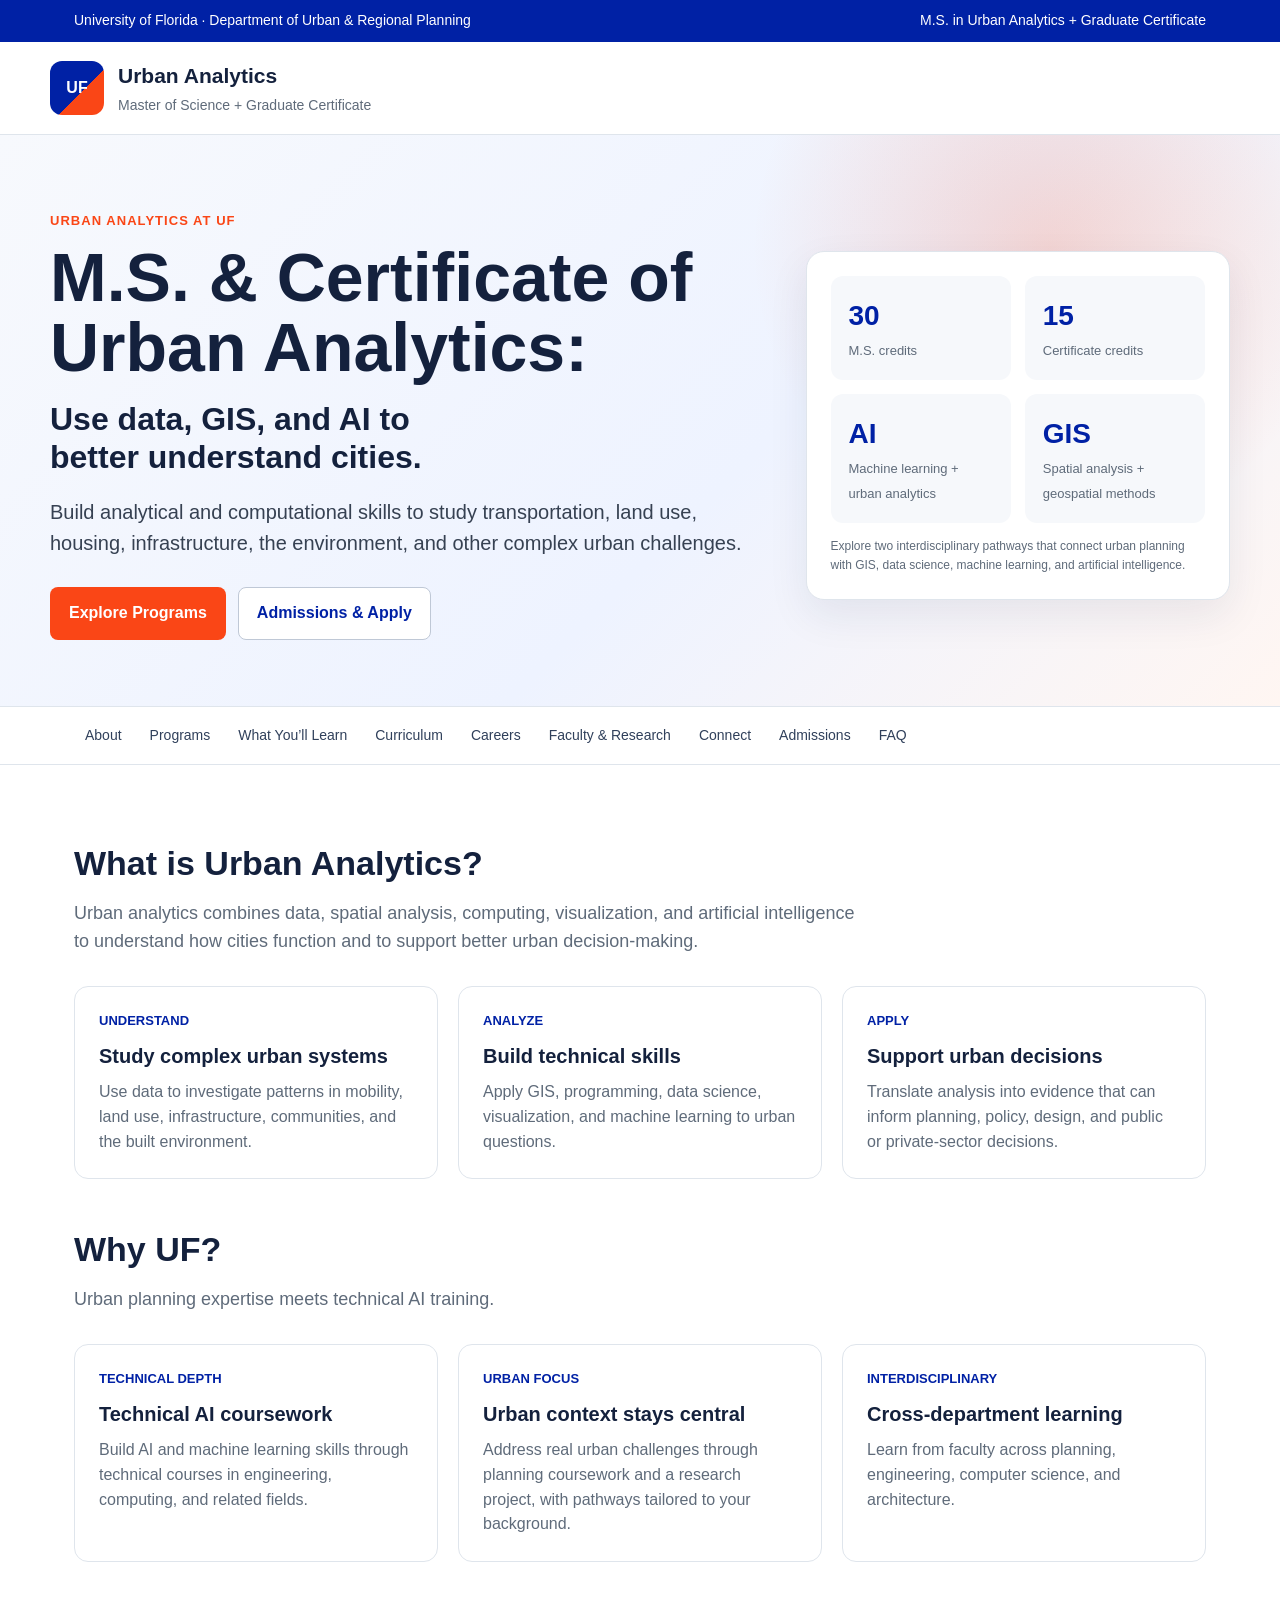
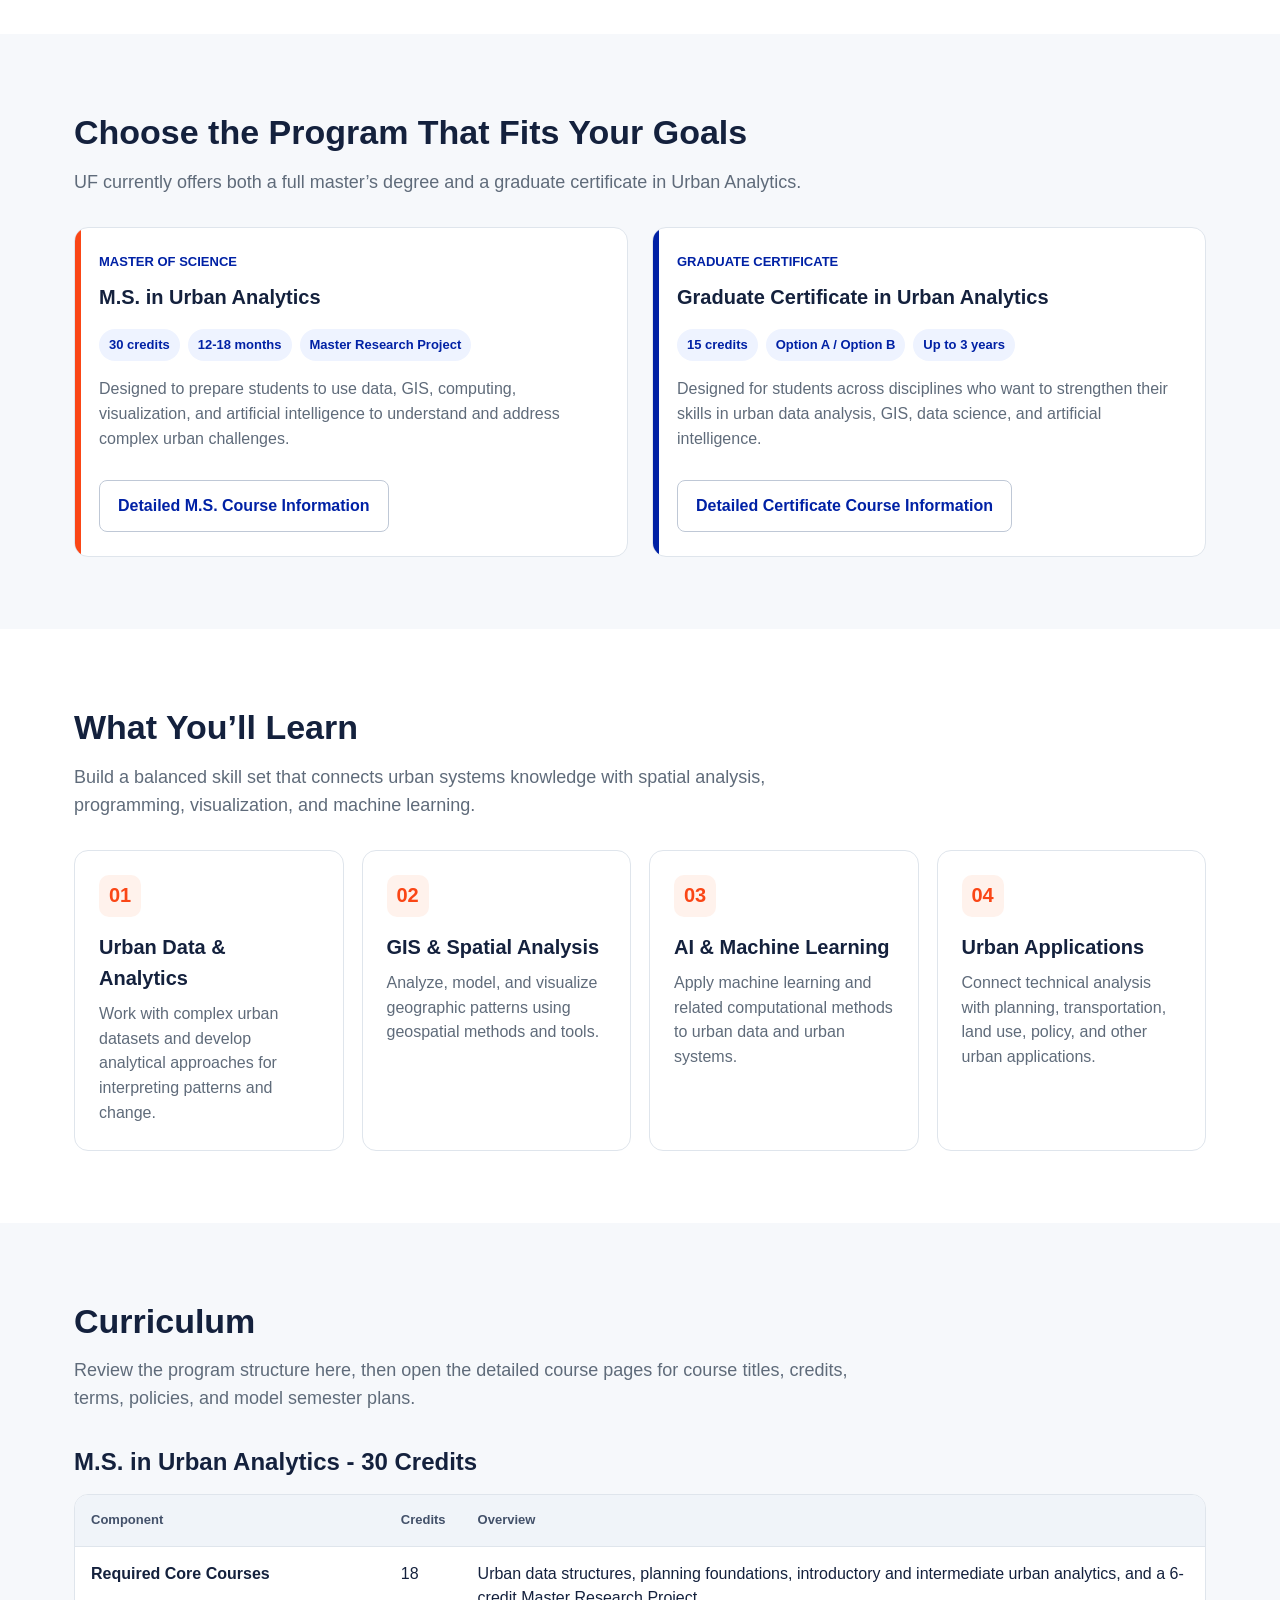
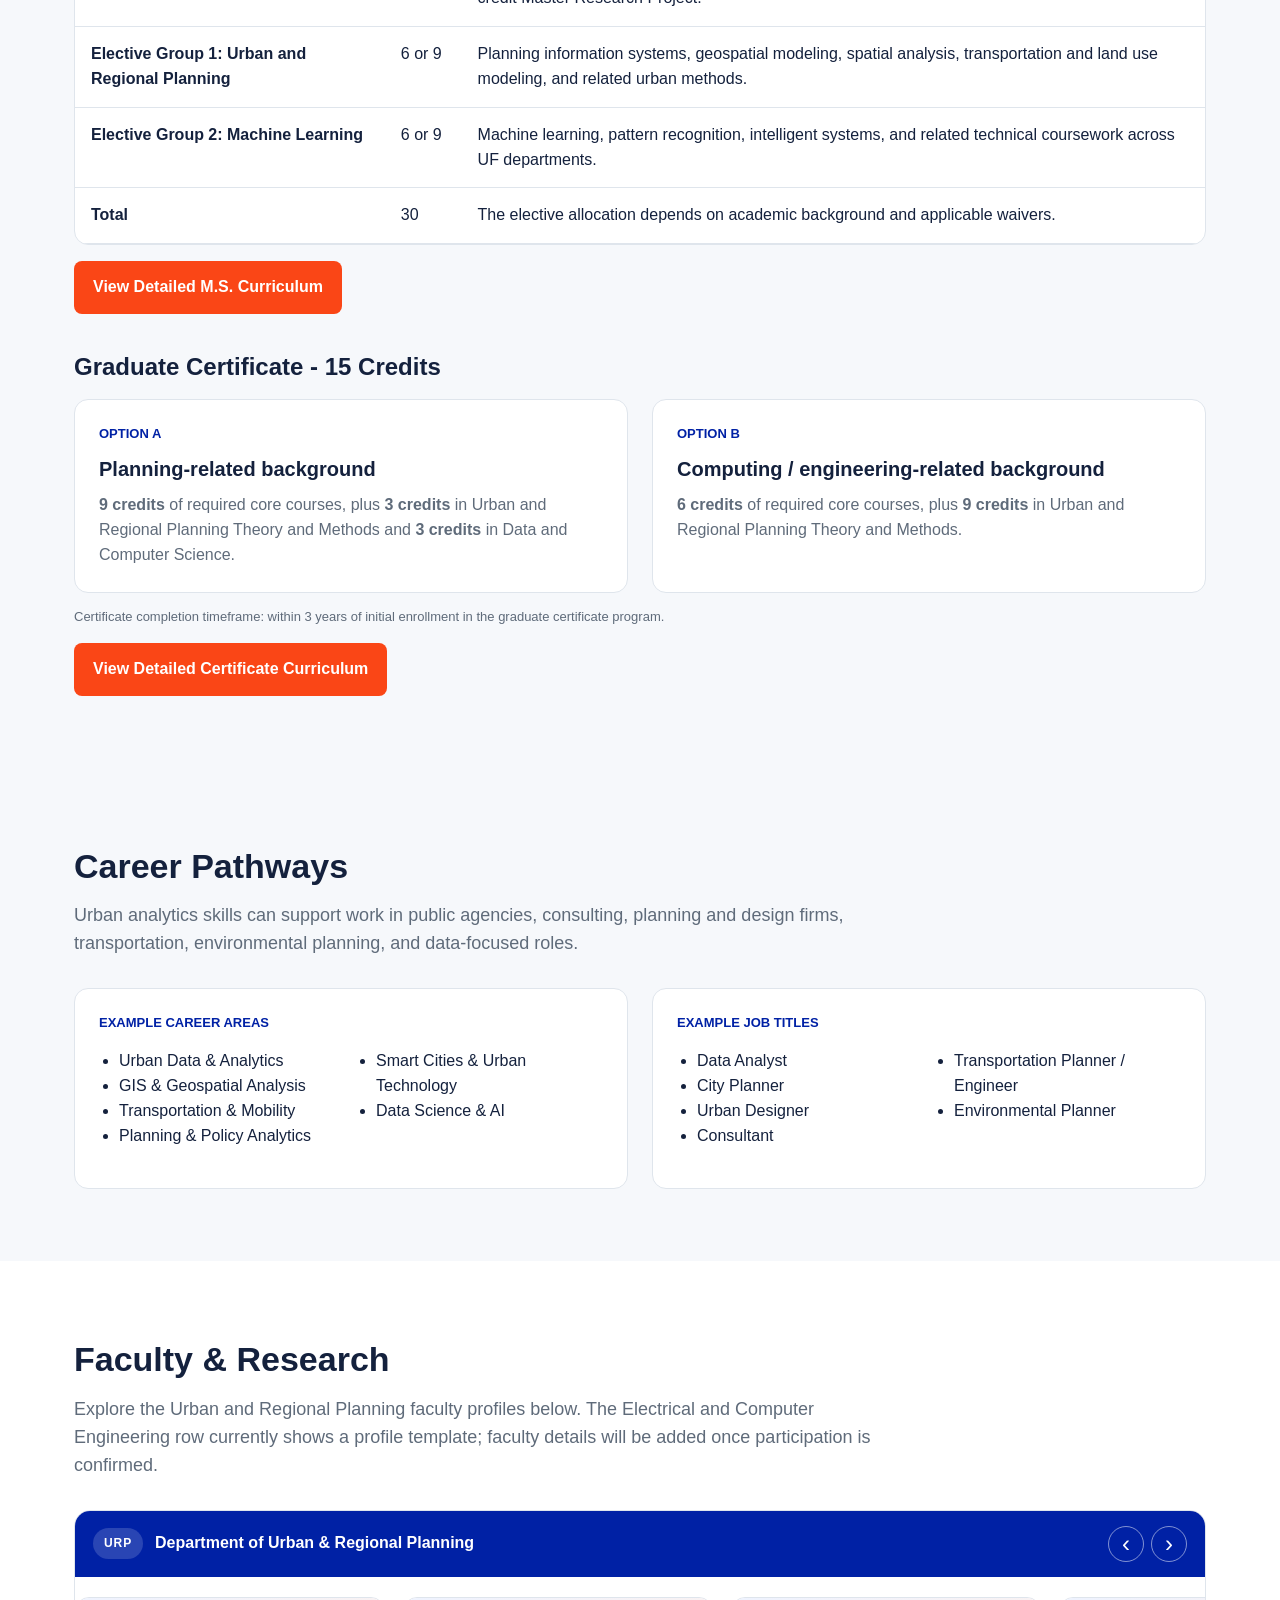
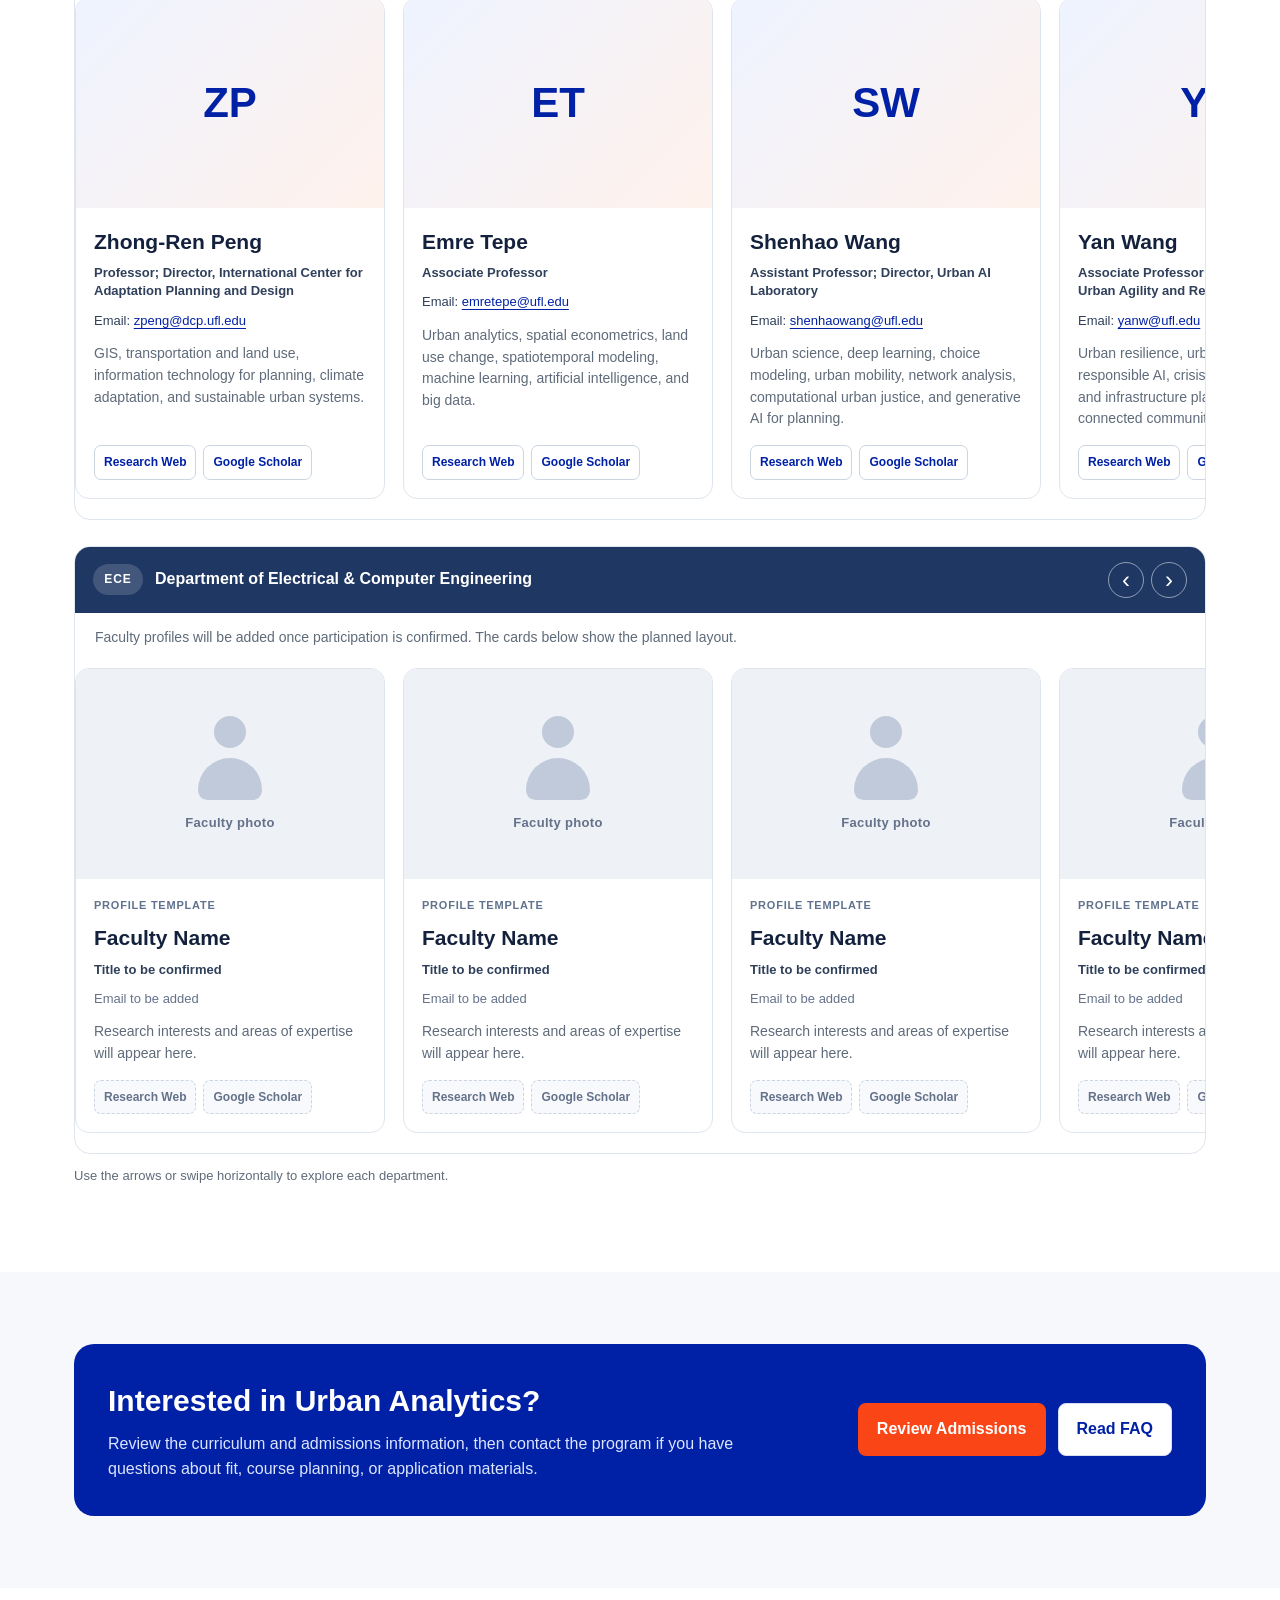
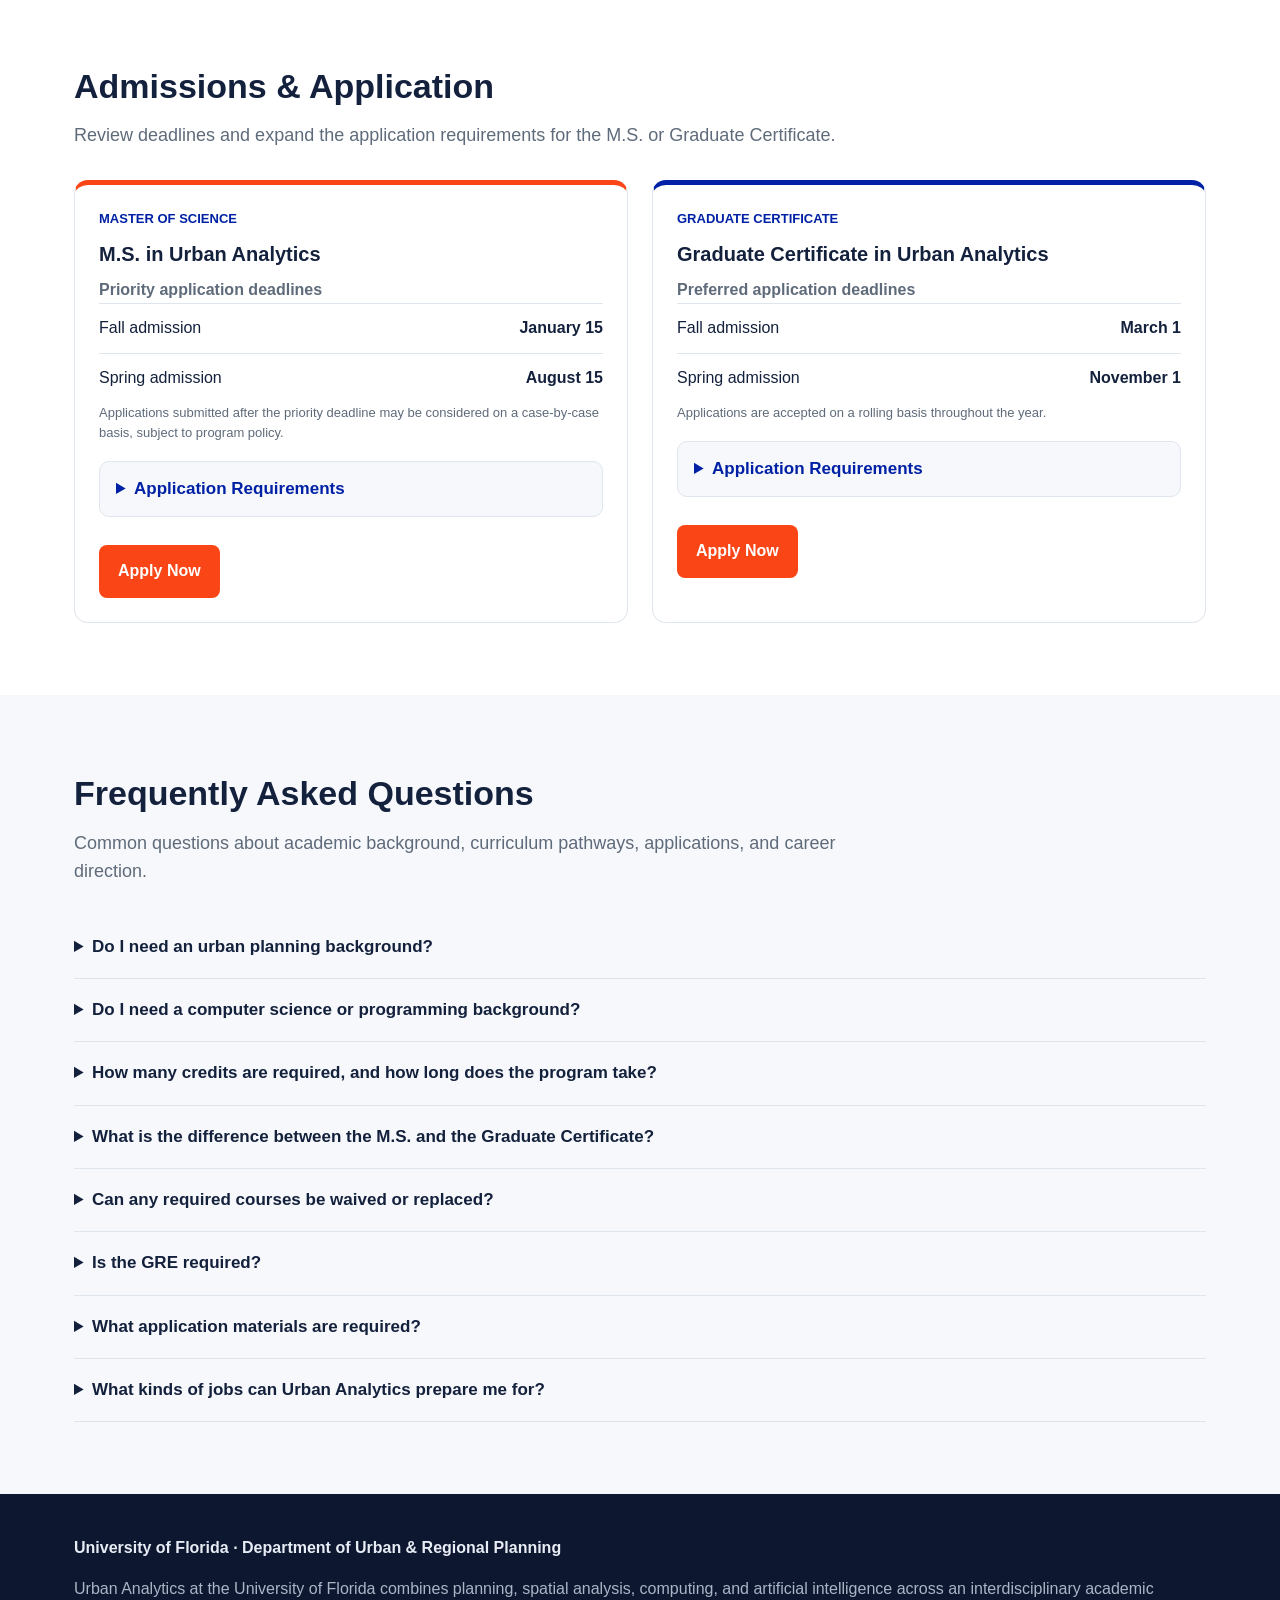
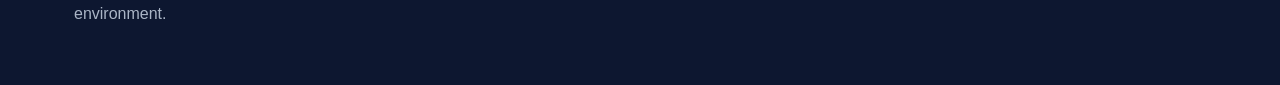
==== index.html @ b0a65843 "Add files via upload" ====
<!DOCTYPE html>

<html data-delivery="github-pages" lang="en">
<head>
<meta charset="utf-8"/>
<meta content="width=device-width, initial-scale=1" name="viewport"/>
<title>UF Urban Analytics | M.S. and Graduate Certificate</title>
<style>
:root{
  --uf-blue:#0021A5;
  --uf-orange:#FA4616;
  --ink:#14213d;
  --muted:#5f6b7a;
  --line:#dfe5ec;
  --soft:#f6f8fb;
  --soft-blue:#eef3ff;
  --soft-orange:#fff2ec;
  --white:#fff;
  --max:1180px;
}
*{box-sizing:border-box}
html{scroll-behavior:smooth}
body{margin:0;font-family:Arial,Helvetica,sans-serif;color:var(--ink);background:#fff;line-height:1.55}
a{color:inherit}.container{max-width:var(--max);margin:auto;padding:0 24px}
.topbar{background:var(--uf-blue);color:#fff;font-size:14px}
.topbar .container{display:flex;justify-content:space-between;gap:20px;align-items:center;min-height:42px}
.brandbar{background:#fff;border-bottom:1px solid var(--line)}
.brand{display:flex;align-items:center;gap:14px;padding:18px 0}
.logo{width:54px;height:54px;border-radius:12px;display:grid;place-items:center;color:white;background:linear-gradient(135deg,var(--uf-blue) 0 58%,var(--uf-orange) 58% 100%);font-weight:700}
.brand h1{font-size:21px;margin:0}.brand p{margin:2px 0 0;color:var(--muted);font-size:14px}
.hero{background:radial-gradient(circle at 82% 20%,rgba(250,70,22,.18),transparent 26%),linear-gradient(135deg,#f7f9fd 0,#eef3ff 58%,#fff6f2 100%);border-bottom:1px solid var(--line)}
.hero-grid{display:grid;grid-template-columns:1.25fr .75fr;gap:48px;align-items:center;padding:76px 0 66px}
.kicker{color:var(--uf-orange);font-weight:700;letter-spacing:.08em;text-transform:uppercase;font-size:13px}
.hero h2{font-size:clamp(38px,6vw,68px);line-height:1.02;margin:12px 0 18px}
.hero h2 .hero-program-title{display:block}
.hero h2 .hero-program-tagline{display:block;margin-top:18px;font-size:clamp(24px,3vw,32px);line-height:1.2;text-wrap:balance}
.hero .lead{font-size:20px;color:#364152;max-width:720px}
.actions{display:flex;flex-wrap:wrap;gap:12px;margin-top:28px}
.btn{display:inline-flex;align-items:center;justify-content:center;padding:13px 18px;border-radius:8px;text-decoration:none;font-weight:700;border:1px solid transparent}
.btn.primary{background:var(--uf-orange);color:white}.btn.secondary{background:white;color:var(--uf-blue);border-color:#bfc8d6}
.stat-card{background:#fff;border:1px solid var(--line);border-radius:18px;padding:24px;box-shadow:0 16px 40px rgba(27,39,73,.08)}
.stats{display:grid;grid-template-columns:1fr 1fr;gap:14px}.stat{padding:18px;background:var(--soft);border-radius:12px}
.stat strong{font-size:28px;display:block;color:var(--uf-blue)}.stat span{font-size:13px;color:var(--muted)}
.note{margin-top:14px;font-size:12px;color:var(--muted)}
.inpage{position:sticky;top:0;z-index:20;background:rgba(255,255,255,.96);backdrop-filter:blur(8px);border-bottom:1px solid var(--line)}
.inpage .container{display:flex;gap:6px;overflow:auto;padding-top:10px;padding-bottom:10px}
.inpage a{white-space:nowrap;text-decoration:none;color:#30405b;font-size:14px;padding:8px 11px;border-radius:7px}
.inpage a:hover{background:var(--soft-blue);color:var(--uf-blue)}
section{padding:72px 0}section.alt{background:var(--soft)}
.section-head{max-width:800px;margin-bottom:30px}.section-head h3{font-size:34px;margin:0 0 10px}.section-head p{margin:0;color:var(--muted);font-size:18px}
.grid-2{display:grid;grid-template-columns:1fr 1fr;gap:24px}.grid-3{display:grid;grid-template-columns:repeat(3,1fr);gap:20px}.grid-4{display:grid;grid-template-columns:repeat(4,1fr);gap:18px}
.card{background:white;border:1px solid var(--line);border-radius:14px;padding:24px}.card h4{font-size:20px;margin:0 0 8px}.card p{color:var(--muted);margin:0}
.card .meta{font-size:13px;font-weight:700;color:var(--uf-blue);margin-bottom:10px}
.program-card{position:relative;overflow:hidden}.program-card:before{content:"";position:absolute;left:0;top:0;bottom:0;width:6px;background:var(--uf-orange)}.program-card.blue:before{background:var(--uf-blue)}
.pills{display:flex;flex-wrap:wrap;gap:8px;margin:16px 0}.pill{border-radius:999px;background:var(--soft-blue);color:var(--uf-blue);padding:6px 10px;font-size:13px;font-weight:700}
.learn-card{min-height:200px}.icon{width:42px;height:42px;border-radius:10px;display:grid;place-items:center;background:var(--soft-orange);color:var(--uf-orange);font-size:20px;font-weight:700;margin-bottom:15px}
.table-wrap{overflow:auto;background:white;border:1px solid var(--line);border-radius:14px}table{width:100%;border-collapse:collapse;min-width:700px}
th,td{padding:15px 16px;border-bottom:1px solid var(--line);text-align:left;vertical-align:top}th{background:#f0f4f9;font-size:13px;color:#43516a}td:first-child{font-weight:700}
summary{cursor:pointer;font-weight:700;font-size:17px;padding:18px 0}details{border-bottom:1px solid var(--line)}details p{color:var(--muted);margin-top:0}
.project-media{height:160px;border-radius:10px;margin-bottom:16px;background:linear-gradient(135deg,rgba(0,33,165,.85),rgba(250,70,22,.75)),repeating-linear-gradient(45deg,transparent 0 12px,rgba(255,255,255,.12) 12px 14px);display:grid;place-items:center;color:white;font-weight:700}
.role-list{columns:2;gap:30px;padding-left:20px}.profile{display:flex;gap:16px;align-items:flex-start}
.avatar{width:74px;height:74px;flex:0 0 74px;border-radius:50%;background:linear-gradient(135deg,#d9e5ff,#ffd8c8);border:1px solid var(--line);display:grid;place-items:center;color:var(--uf-blue);font-weight:700}
.cta{background:var(--uf-blue);color:white;border-radius:20px;padding:34px;display:grid;grid-template-columns:1.3fr .7fr;gap:20px;align-items:center}.cta p{color:#dbe5ff}.cta .actions{justify-content:flex-end;margin-top:0}.cta .secondary{border-color:#d7def0}
.admission-card{border-top:5px solid var(--uf-orange)}.admission-card.cert{border-top-color:var(--uf-blue)}
.deadline{display:flex;justify-content:space-between;border-top:1px solid var(--line);padding:12px 0}
footer{background:#0d1730;color:#e8ecf4;padding:42px 0}footer p{color:#aab5c6}.small{font-size:13px;color:var(--muted)}
.alert{border-left:4px solid #d99a00;background:#fff9df;padding:14px 16px;border-radius:8px;color:#604a00;margin-top:20px}
@media(max-width:900px){.hero-grid,.grid-4,.grid-3,.cta{grid-template-columns:1fr}.grid-2{grid-template-columns:1fr}.hero-grid{padding:54px 0}.cta .actions{justify-content:flex-start}}
@media(max-width:560px){.stats{grid-template-columns:1fr}.container{padding:0 18px}section{padding:54px 0}.hero h2{font-size:40px}}







.compact-actions{margin-top:16px}
.faculty-dept{margin-top:26px;border:1px solid var(--line);border-radius:16px;background:#fff;overflow:hidden}
.dept-bar{display:flex;justify-content:space-between;align-items:center;gap:16px;padding:15px 18px;background:var(--uf-blue);color:#fff}
.dept-bar.ece{background:#1f3763}
.dept-bar>div:first-child{display:flex;align-items:center;gap:12px}
.dept-code{display:inline-grid;place-items:center;min-width:50px;height:31px;padding:0 10px;border-radius:999px;background:rgba(255,255,255,.16);font-size:12px;font-weight:800;letter-spacing:.08em}
.slider-controls{display:flex;gap:7px}
.slider-btn{width:36px;height:36px;border-radius:50%;border:1px solid rgba(255,255,255,.5);background:transparent;color:#fff;font-size:24px;line-height:1;cursor:pointer}
.slider-btn:hover,.slider-btn:focus-visible{background:#fff;color:var(--uf-blue);outline:none}
.faculty-track{display:flex;gap:18px;overflow-x:auto;scroll-snap-type:x mandatory;padding:20px;scrollbar-width:thin;scroll-behavior:smooth}
.faculty-card{flex:0 0 310px;scroll-snap-align:start;border:1px solid var(--line);border-radius:14px;overflow:hidden;background:#fff;display:flex;flex-direction:column}
.faculty-photo-wrap{height:210px;background:linear-gradient(135deg,#eef3ff,#fff2ec);position:relative;overflow:hidden}
.faculty-photo{width:100%;height:100%;display:block;object-fit:cover;object-position:center top}
.faculty-photo-fallback{position:absolute;inset:0;display:none;place-items:center;font-size:42px;font-weight:800;color:var(--uf-blue)}
.faculty-body{padding:18px;display:flex;flex-direction:column;flex:1}
.faculty-body h4{margin:0 0 6px;font-size:21px}
.faculty-title{color:#30405b;font-size:13px;font-weight:700;line-height:1.4;margin-bottom:10px}
.faculty-body p{font-size:14px;color:var(--muted);margin:0 0 15px}
.faculty-links{display:flex;flex-wrap:wrap;gap:7px;margin-top:auto}
.faculty-links a{font-size:12px;font-weight:700;text-decoration:none;border:1px solid #cbd4e1;border-radius:7px;padding:7px 9px;color:var(--uf-blue);background:#fff}
.faculty-links a:hover{background:var(--soft-blue)}
.faculty-note{margin-top:12px}
.application-details{border:1px solid var(--line);border-radius:10px;margin-top:18px;padding:0 16px;background:var(--soft)}
.application-details summary{padding:14px 0;color:var(--uf-blue)}
.requirements-body{padding:0 0 15px}
.requirements-body p{color:var(--muted);margin:0 0 10px}
.requirements-body ul{margin:8px 0 12px;padding-left:20px}
.requirements-body li{margin:7px 0}
@media(max-width:900px){
  
  .faculty-card{flex-basis:285px}
}
@media(max-width:560px){
  .faculty-card{flex-basis:84vw}
  .dept-bar strong{font-size:14px}
}

/* Shared About formatting, including What is Urban Analytics? and Why UF? */
.about-block + .about-block{margin-top:44px}
#about .about-block .card{padding:24px}
#about .about-block .section-head h3{font-size:34px;margin:0 0 10px}
#about .about-block .section-head p{font-size:18px;line-height:1.55}
section[id]{scroll-margin-top:76px}

/* Visible email addresses and unconfirmed ECE profile templates. */
.faculty-body .faculty-email{font-size:13px;line-height:1.5;margin:0 0 13px;color:#30405b}
.faculty-email a{color:var(--uf-blue);text-decoration:underline;text-underline-offset:3px;overflow-wrap:anywhere}
.faculty-email a:focus-visible{outline:2px solid var(--uf-blue);outline-offset:3px}
.ece-template-note{margin:0;padding:14px 20px 0;color:var(--muted);font-size:14px}
.faculty-photo-placeholder{display:flex;flex-direction:column;align-items:center;justify-content:center;gap:13px;background:#eef1f6;color:#64728a}
.faculty-photo-placeholder>span{font-size:13px;font-weight:700;letter-spacing:.025em}
.placeholder-portrait{width:78px;height:84px;position:relative;overflow:hidden}
.placeholder-portrait:before{content:"";position:absolute;left:23px;top:0;width:32px;height:32px;border-radius:50%;background:#c1cada}
.placeholder-portrait:after{content:"";position:absolute;left:7px;bottom:0;width:64px;height:42px;border-radius:34px 34px 10px 10px;background:#c1cada}
.template-label{font-size:11px;color:#60728e;letter-spacing:.07em;font-weight:700;margin-bottom:8px}
.faculty-placeholder-link{display:inline-block;font-size:12px;font-weight:700;border:1px dashed #cbd4e1;border-radius:7px;padding:7px 9px;color:#64728a;background:#f8f9fc}
.is-placeholder .faculty-body .faculty-email{color:#64728a}
.slider-btn:disabled{opacity:.4;cursor:default}

/* Standalone curriculum viewer: actual uploaded HTML, not a rewritten summary. */
.curriculum-link[aria-busy="true"]{opacity:.7;cursor:progress}
.sr-only{position:absolute;width:1px;height:1px;padding:0;margin:-1px;overflow:hidden;clip:rect(0,0,0,0);white-space:nowrap;border:0}
.curriculum-viewer{position:fixed;inset:0;width:100vw;height:100vh;height:100dvh;max-width:100vw;max-height:100vh;max-height:100dvh;margin:0;padding:0;border:0;background:#fff;color:var(--ink);box-sizing:border-box}
.curriculum-viewer[open]{display:flex;flex-direction:column}
.curriculum-viewer::backdrop{background:rgba(13,23,48,.45)}
.curriculum-toolbar{display:flex;align-items:center;justify-content:space-between;gap:18px;padding:14px 24px;border-bottom:1px solid var(--line);background:#f6f8fb;flex:0 0 auto}
.curriculum-toolbar-main{display:flex;align-items:center;gap:20px;min-width:0}
.curriculum-back{font:inherit;font-size:14px;font-weight:700;line-height:1.35;padding:10px 14px;border:1px solid #bfc8d6;border-radius:8px;background:#fff;color:var(--uf-blue);cursor:pointer;flex-shrink:0}
.curriculum-viewer-heading{margin:0;font-size:17px;line-height:1.3;color:var(--ink)}
.curriculum-source-name{display:block;margin-top:3px;color:var(--muted);font-size:11px;overflow-wrap:anywhere}
.curriculum-download{font-size:13px;color:var(--uf-blue);font-weight:700;text-underline-offset:3px;white-space:nowrap}
.curriculum-frame{display:block;width:100%;border:0;flex:1 1 auto;min-height:0;background:white}
.curriculum-open{overflow:hidden}
.curriculum-back:focus-visible,.curriculum-download:focus-visible{outline:3px solid var(--uf-blue);outline-offset:3px}
@media(max-width:900px){.about-block + .about-block{margin-top:40px}}
@media(max-width:560px){
  .topbar .container{flex-wrap:wrap;gap:3px;padding-top:8px;padding-bottom:8px}
  .dept-bar{gap:10px}
  .dept-bar>div:first-child{gap:8px;min-width:0}
  .slider-controls{flex-shrink:0}
  .faculty-card{flex-basis:calc(100vw - 94px)}
  .curriculum-toolbar{padding:12px 14px;gap:10px;align-items:flex-start}
  .curriculum-toolbar-main{display:block;min-width:0}
  .curriculum-viewer-heading{margin-top:10px;font-size:15px}
  .curriculum-source-name{font-size:10px}
  .curriculum-download{margin-top:11px;font-size:12px}
}
@media(prefers-reduced-motion:reduce){html,.faculty-track{scroll-behavior:auto}}

/* Working section navigation in full pages and embedded previews. */
section[id], #top, #main-content {scroll-margin-top:var(--section-offset,84px)}
.inpage a[aria-current="location"]{background:var(--soft-blue);color:var(--uf-blue);font-weight:700}
.inpage a:focus-visible,.btn:focus-visible,summary:focus-visible,.slider-btn:focus-visible{outline:3px solid var(--uf-blue);outline-offset:3px}
#about .why-uf .section-head{max-width:800px;margin-bottom:30px}
.skip-to-content{position:fixed;left:16px;top:-100px;z-index:100;background:#fff;color:var(--uf-blue);padding:12px 16px;border:2px solid var(--uf-blue);border-radius:7px;font-weight:700}
.skip-to-content:focus{top:12px}
@media(prefers-reduced-motion:reduce){html{scroll-behavior:auto}}
</style>
<meta content="Explore Urban Analytics at the University of Florida, including the M.S. and graduate certificate, curriculum, faculty, and admissions." name="description"/></head>
<body><a class="skip-to-content" data-section-target="main-content" href="#main-content">Skip to main content</a>
<div class="topbar"><div class="container"><div>University of Florida · Department of Urban &amp; Regional Planning</div><div>M.S. in Urban Analytics + Graduate Certificate</div></div></div>
<div class="brandbar">
<div class="container brand">
<div class="logo">UF</div>
<div><h1>Urban Analytics</h1><p>Master of Science + Graduate Certificate</p></div>
</div>
</div>
<header class="hero" id="top">
<div class="container hero-grid">
<div>
<div class="kicker">Urban Analytics at UF</div>
<h2><span class="hero-program-title">M.S. &amp; Certificate of Urban Analytics:</span>
<span class="hero-program-tagline">Use data, GIS, and AI to better understand cities.</span></h2>
<p class="lead">Build analytical and computational skills to study transportation, land use, housing, infrastructure, the environment, and other complex urban challenges.</p>
<div class="actions">
<a class="btn primary" data-section-target="programs" href="#programs">Explore Programs</a>
<a class="btn secondary" data-section-target="admissions" href="#admissions">Admissions &amp; Apply</a>
</div>
</div>
<aside class="stat-card">
<div class="stats">
<div class="stat"><strong>30</strong><span>M.S. credits</span></div>
<div class="stat"><strong>15</strong><span>Certificate credits</span></div>
<div class="stat"><strong>AI</strong><span>Machine learning + urban analytics</span></div>
<div class="stat"><strong>GIS</strong><span>Spatial analysis + geospatial methods</span></div>
</div>
<div class="note">Explore two interdisciplinary pathways that connect urban planning with GIS, data science, machine learning, and artificial intelligence.</div>
</aside>
</div>
</header>
<nav aria-label="Program sections" class="inpage"><div class="container">
<a data-section-target="about" href="#about">About</a><a data-section-target="programs" href="#programs">Programs</a><a data-section-target="learning" href="#learning">What You’ll Learn</a><a data-section-target="curriculum" href="#curriculum">Curriculum</a><a data-section-target="careers" href="#careers">Careers</a><a data-section-target="faculty" href="#faculty">Faculty &amp; Research</a><a data-section-target="connect" href="#connect">Connect</a><a data-section-target="admissions" href="#admissions">Admissions</a><a data-section-target="faq" href="#faq">FAQ</a>
</div></nav>
<main id="main-content">
<section id="about">
<div class="container">
<div aria-labelledby="what-is-urban-analytics" class="about-block"><div class="section-head"><h3 id="what-is-urban-analytics">What is Urban Analytics?</h3><p>Urban analytics combines data, spatial analysis, computing, visualization, and artificial intelligence to understand how cities function and to support better urban decision-making.</p></div><div class="grid-3">
<div class="card"><div class="meta">UNDERSTAND</div><h4>Study complex urban systems</h4><p>Use data to investigate patterns in mobility, land use, infrastructure, communities, and the built environment.</p></div>
<div class="card"><div class="meta">ANALYZE</div><h4>Build technical skills</h4><p>Apply GIS, programming, data science, visualization, and machine learning to urban questions.</p></div>
<div class="card"><div class="meta">APPLY</div><h4>Support urban decisions</h4><p>Translate analysis into evidence that can inform planning, policy, design, and public or private-sector decisions.</p></div>
</div></div>
<div aria-labelledby="why-uf-heading" class="about-block why-uf"><div class="section-head"><h3 id="why-uf-heading">Why UF?</h3><p>Urban planning expertise meets technical AI training.</p></div><div class="grid-3"><div class="card"><div class="meta">TECHNICAL DEPTH</div><h4>Technical AI coursework</h4><p>Build AI and machine learning skills through technical courses in engineering, computing, and related fields.</p></div><div class="card"><div class="meta">URBAN FOCUS</div><h4>Urban context stays central</h4><p>Address real urban challenges through planning coursework and a research project, with pathways tailored to your background.</p></div><div class="card"><div class="meta">INTERDISCIPLINARY</div><h4>Cross-department learning</h4><p>Learn from faculty across planning, engineering, computer science, and architecture.</p></div></div></div>
</div>
</section>
<section class="alt" id="programs">
<div class="container">
<div class="section-head"><h3>Choose the Program That Fits Your Goals</h3><p>UF currently offers both a full master’s degree and a graduate certificate in Urban Analytics.</p></div>
<div class="grid-2">
<article class="card program-card"><div class="meta">MASTER OF SCIENCE</div><h4>M.S. in Urban Analytics</h4><div class="pills"><span class="pill">30 credits</span><span class="pill">12-18 months</span><span class="pill">Master Research Project</span></div><p>Designed to prepare students to use data, GIS, computing, visualization, and artificial intelligence to understand and address complex urban challenges.</p><div class="actions"><a class="btn secondary curriculum-link" data-curriculum="msua" href="20260921_Curriculum_MSUA.html">Detailed M.S. Course Information</a></div></article>
<article class="card program-card blue"><div class="meta">GRADUATE CERTIFICATE</div><h4>Graduate Certificate in Urban Analytics</h4><div class="pills"><span class="pill">15 credits</span><span class="pill">Option A / Option B</span><span class="pill">Up to 3 years</span></div><p>Designed for students across disciplines who want to strengthen their skills in urban data analysis, GIS, data science, and artificial intelligence.</p><div class="actions"><a class="btn secondary curriculum-link" data-curriculum="certificate" href="20260921_Curriculum_Certificate.html">Detailed Certificate Course Information</a></div></article>
</div>
</div>
</section>
<section id="learning">
<div class="container">
<div class="section-head"><h3>What You’ll Learn</h3><p>Build a balanced skill set that connects urban systems knowledge with spatial analysis, programming, visualization, and machine learning.</p></div>
<div class="grid-4">
<div class="card learn-card"><div class="icon">01</div><h4>Urban Data &amp; Analytics</h4><p>Work with complex urban datasets and develop analytical approaches for interpreting patterns and change.</p></div>
<div class="card learn-card"><div class="icon">02</div><h4>GIS &amp; Spatial Analysis</h4><p>Analyze, model, and visualize geographic patterns using geospatial methods and tools.</p></div>
<div class="card learn-card"><div class="icon">03</div><h4>AI &amp; Machine Learning</h4><p>Apply machine learning and related computational methods to urban data and urban systems.</p></div>
<div class="card learn-card"><div class="icon">04</div><h4>Urban Applications</h4><p>Connect technical analysis with planning, transportation, land use, policy, and other urban applications.</p></div>
</div>
</div>
</section>
<section class="alt" id="curriculum">
<div class="container">
<div class="section-head"><h3>Curriculum</h3><p>Review the program structure here, then open the detailed course pages for course titles, credits, terms, policies, and model semester plans.</p></div>
<h4 style="font-size:24px;margin:0 0 14px;">M.S. in Urban Analytics - 30 Credits</h4>
<div class="table-wrap"><table>
<thead><tr><th>Component</th><th>Credits</th><th>Overview</th></tr></thead>
<tbody>
<tr><td>Required Core Courses</td><td>18</td><td>Urban data structures, planning foundations, introductory and intermediate urban analytics, and a 6-credit Master Research Project.</td></tr>
<tr><td>Elective Group 1: Urban and Regional Planning</td><td>6 or 9</td><td>Planning information systems, geospatial modeling, spatial analysis, transportation and land use modeling, and related urban methods.</td></tr>
<tr><td>Elective Group 2: Machine Learning</td><td>6 or 9</td><td>Machine learning, pattern recognition, intelligent systems, and related technical coursework across UF departments.</td></tr>
<tr><td>Total</td><td>30</td><td>The elective allocation depends on academic background and applicable waivers.</td></tr>
</tbody>
</table></div>
<div class="actions compact-actions">
<a class="btn primary curriculum-link" data-curriculum="msua" href="20260921_Curriculum_MSUA.html">View Detailed M.S. Curriculum</a>
</div>
<div style="height:34px"></div>
<h4 style="font-size:24px;margin:0 0 14px;">Graduate Certificate - 15 Credits</h4>
<div class="grid-2">
<div class="card"><div class="meta">OPTION A</div><h4>Planning-related background</h4><p><strong>9 credits</strong> of required core courses, plus <strong>3 credits</strong> in Urban and Regional Planning Theory and Methods and <strong>3 credits</strong> in Data and Computer Science.</p></div>
<div class="card"><div class="meta">OPTION B</div><h4>Computing / engineering-related background</h4><p><strong>6 credits</strong> of required core courses, plus <strong>9 credits</strong> in Urban and Regional Planning Theory and Methods.</p></div>
</div>
<p class="small" style="margin-top:14px;">Certificate completion timeframe: within 3 years of initial enrollment in the graduate certificate program.</p>
<div class="actions compact-actions">
<a class="btn primary curriculum-link" data-curriculum="certificate" href="20260921_Curriculum_Certificate.html">View Detailed Certificate Curriculum</a>
</div>
</div>
</section>
<section class="alt" id="careers">
<div class="container">
<div class="section-head"><h3>Career Pathways</h3><p>Urban analytics skills can support work in public agencies, consulting, planning and design firms, transportation, environmental planning, and data-focused roles.</p></div>
<div class="grid-2">
<div class="card"><div class="meta">EXAMPLE CAREER AREAS</div><ul class="role-list"><li>Urban Data &amp; Analytics</li><li>GIS &amp; Geospatial Analysis</li><li>Transportation &amp; Mobility</li><li>Planning &amp; Policy Analytics</li><li>Smart Cities &amp; Urban Technology</li><li>Data Science &amp; AI</li></ul></div>
<div class="card"><div class="meta">EXAMPLE JOB TITLES</div><ul class="role-list"><li>Data Analyst</li><li>City Planner</li><li>Urban Designer</li><li>Consultant</li><li>Transportation Planner / Engineer</li><li>Environmental Planner</li></ul></div>
</div>
</div>
</section>
<section id="faculty">
<div class="container">
<div class="section-head">
<h3>Faculty &amp; Research</h3>
<p>Explore the Urban and Regional Planning faculty profiles below. The Electrical and Computer Engineering row currently shows a profile template; faculty details will be added once participation is confirmed.</p>
</div>
<div class="faculty-dept">
<div class="dept-bar">
<div>
<span class="dept-code">URP</span>
<strong>Department of Urban &amp; Regional Planning</strong>
</div>
<div class="slider-controls">
<button aria-label="Scroll URP faculty left" class="slider-btn" onclick="scrollFaculty('urp-track',-1)" type="button">‹</button>
<button aria-label="Scroll URP faculty right" class="slider-btn" onclick="scrollFaculty('urp-track',1)" type="button">›</button>
</div>
</div>
<div aria-label="Urban and Regional Planning faculty" class="faculty-track" id="urp-track" tabindex="0">
<article class="faculty-card">
<div class="faculty-photo-wrap">
<img alt="Zhong-Ren Peng" class="faculty-photo" decoding="async" loading="lazy" onerror="facultyPhotoFallback(this,'ZP')" src="https://dcp.ufl.edu/urp/wp-content/uploads/sites/34/2020/03/Peng_headshot-e1694750536260.jpg"/>
<div class="faculty-photo-fallback">ZP</div>
</div>
<div class="faculty-body">
<h4>Zhong-Ren Peng</h4>
<div class="faculty-title">Professor; Director, International Center for Adaptation Planning and Design</div><p class="faculty-email"><span>Email: </span><a href="mailto:zpeng@dcp.ufl.edu">zpeng@dcp.ufl.edu</a></p>
<p>GIS, transportation and land use, information technology for planning, climate adaptation, and sustainable urban systems.</p>
<div class="faculty-links">
<a href="https://dcp.ufl.edu/iadapt/" rel="noopener" target="_blank">Research Web</a>
<a href="https://scholar.google.com/scholar?q=%22Zhong-Ren+Peng%22+University+of+Florida" rel="noopener" target="_blank">Google Scholar</a>
</div>
</div>
</article>
<article class="faculty-card">
<div class="faculty-photo-wrap">
<img alt="Emre Tepe" class="faculty-photo" decoding="async" loading="lazy" onerror="facultyPhotoFallback(this,'ET')" src="https://dcp.ufl.edu/urp/wp-content/uploads/sites/34/2023/09/Tepe-scaled-e1694749582497.jpg"/>
<div class="faculty-photo-fallback">ET</div>
</div>
<div class="faculty-body">
<h4>Emre Tepe</h4>
<div class="faculty-title">Associate Professor</div><p class="faculty-email"><span>Email: </span><a href="mailto:emretepe@ufl.edu">emretepe@ufl.edu</a></p>
<p>Urban analytics, spatial econometrics, land use change, spatiotemporal modeling, machine learning, artificial intelligence, and big data.</p>
<div class="faculty-links">
<a href="https://dcp.ufl.edu/faculties/emre-tepe/" rel="noopener" target="_blank">Research Web</a>
<a href="https://scholar.google.com/citations?hl=en&amp;user=B7XoIx8AAAAJ" rel="noopener" target="_blank">Google Scholar</a>
</div>
</div>
</article>
<article class="faculty-card">
<div class="faculty-photo-wrap">
<img alt="Shenhao Wang" class="faculty-photo" decoding="async" loading="lazy" onerror="facultyPhotoFallback(this,'SW')" src="https://dcp.ufl.edu/urp/wp-content/uploads/sites/34/2022/08/Shenhao-Wang-scaled.jpg"/>
<div class="faculty-photo-fallback">SW</div>
</div>
<div class="faculty-body">
<h4>Shenhao Wang</h4>
<div class="faculty-title">Assistant Professor; Director, Urban AI Laboratory</div><p class="faculty-email"><span>Email: </span><a href="mailto:shenhaowang@ufl.edu">shenhaowang@ufl.edu</a></p>
<p>Urban science, deep learning, choice modeling, urban mobility, network analysis, computational urban justice, and generative AI for planning.</p>
<div class="faculty-links">
<a href="http://urbanailab.com/" rel="noopener" target="_blank">Research Web</a>
<a href="https://scholar.google.com/citations?user=01AmQ8wAAAAJ&amp;hl=en" rel="noopener" target="_blank">Google Scholar</a>
</div>
</div>
</article>
<article class="faculty-card">
<div class="faculty-photo-wrap">
<img alt="Yan Wang" class="faculty-photo" decoding="async" loading="lazy" onerror="facultyPhotoFallback(this,'YW')" src="https://dcp.ufl.edu/urp/wp-content/uploads/sites/34/2025/05/wang-yan-300x300-2.jpg"/>
<div class="faculty-photo-fallback">YW</div>
</div>
<div class="faculty-body">
<h4>Yan Wang</h4>
<div class="faculty-title">Associate Professor; Founder and Director, Urban Agility and Resilience Lab</div><p class="faculty-email"><span>Email: </span><a href="mailto:yanw@ufl.edu">yanw@ufl.edu</a></p>
<p>Urban resilience, urban analytics, responsible AI, crisis informatics, spatial and infrastructure planning, and smart and connected communities.</p>
<div class="faculty-links">
<a href="https://dcp.ufl.edu/fiber/urban-agility-lab/" rel="noopener" target="_blank">Research Web</a>
<a href="https://scholar.google.com/citations?hl=en&amp;user=znl9EkUAAAAJ" rel="noopener" target="_blank">Google Scholar</a>
</div>
</div>
</article>
<article class="faculty-card">
<div class="faculty-photo-wrap">
<img alt="Zhaoxi Zhang" class="faculty-photo" decoding="async" loading="lazy" onerror="facultyPhotoFallback(this,'ZZ')" src="https://scholar.googleusercontent.com/citations?view_op=view_photo&amp;user=Ufox_S8AAAAJ&amp;citpid=1"/>
<div class="faculty-photo-fallback">ZZ</div>
</div>
<div class="faculty-body">
<h4>Zhaoxi Zhang</h4>
<div class="faculty-title">Assistant Professor; Lead, U.TOP Lab</div><p class="faculty-email"><span>Email: </span><a href="mailto:zhang.zhaoxi@ufl.edu">zhang.zhaoxi@ufl.edu</a></p>
<p>Urban health sensing, participatory AI, human-computer-environment interaction, 3D simulation, urban robotics, and technology-forward urban design methods.</p>
<div class="faculty-links">
<a href="https://dcp.ufl.edu/faculties/zhaoxi-zhang/" rel="noopener" target="_blank">Research Web</a>
<a href="https://scholar.google.com/citations?user=Ufox_S8AAAAJ&amp;hl=en" rel="noopener" target="_blank">Google Scholar</a>
</div>
</div>
</article>
</div>
</div>
<div class="faculty-dept">
<div class="dept-bar ece">
<div>
<span class="dept-code">ECE</span>
<strong>Department of Electrical &amp; Computer Engineering</strong>
</div>
<div class="slider-controls">
<button aria-label="Scroll ECE faculty left" class="slider-btn" onclick="scrollFaculty('ece-track',-1)" type="button">‹</button>
<button aria-label="Scroll ECE faculty right" class="slider-btn" onclick="scrollFaculty('ece-track',1)" type="button">›</button>
</div>
</div><p class="ece-template-note">Faculty profiles will be added once participation is confirmed. The cards below show the planned layout.</p>
<div aria-label="Electrical and Computer Engineering faculty profile templates" class="faculty-track" id="ece-track" tabindex="0"><article aria-label="ECE faculty profile template 1" class="faculty-card is-placeholder">
<div aria-label="Photo placeholder" class="faculty-photo-wrap faculty-photo-placeholder">
<div aria-hidden="true" class="placeholder-portrait"></div>
<span>Faculty photo</span>
</div>
<div class="faculty-body">
<div class="template-label">PROFILE TEMPLATE</div>
<h4>Faculty Name</h4>
<div class="faculty-title">Title to be confirmed</div>
<p class="faculty-email">Email to be added</p>
<p>Research interests and areas of expertise will appear here.</p>
<div aria-label="Links will be added when the faculty profile is confirmed" class="faculty-links">
<span class="faculty-placeholder-link">Research Web</span>
<span class="faculty-placeholder-link">Google Scholar</span>
</div>
</div>
</article><article aria-label="ECE faculty profile template 2" class="faculty-card is-placeholder">
<div aria-label="Photo placeholder" class="faculty-photo-wrap faculty-photo-placeholder">
<div aria-hidden="true" class="placeholder-portrait"></div>
<span>Faculty photo</span>
</div>
<div class="faculty-body">
<div class="template-label">PROFILE TEMPLATE</div>
<h4>Faculty Name</h4>
<div class="faculty-title">Title to be confirmed</div>
<p class="faculty-email">Email to be added</p>
<p>Research interests and areas of expertise will appear here.</p>
<div aria-label="Links will be added when the faculty profile is confirmed" class="faculty-links">
<span class="faculty-placeholder-link">Research Web</span>
<span class="faculty-placeholder-link">Google Scholar</span>
</div>
</div>
</article><article aria-label="ECE faculty profile template 3" class="faculty-card is-placeholder">
<div aria-label="Photo placeholder" class="faculty-photo-wrap faculty-photo-placeholder">
<div aria-hidden="true" class="placeholder-portrait"></div>
<span>Faculty photo</span>
</div>
<div class="faculty-body">
<div class="template-label">PROFILE TEMPLATE</div>
<h4>Faculty Name</h4>
<div class="faculty-title">Title to be confirmed</div>
<p class="faculty-email">Email to be added</p>
<p>Research interests and areas of expertise will appear here.</p>
<div aria-label="Links will be added when the faculty profile is confirmed" class="faculty-links">
<span class="faculty-placeholder-link">Research Web</span>
<span class="faculty-placeholder-link">Google Scholar</span>
</div>
</div>
</article><article aria-label="ECE faculty profile template 4" class="faculty-card is-placeholder">
<div aria-label="Photo placeholder" class="faculty-photo-wrap faculty-photo-placeholder">
<div aria-hidden="true" class="placeholder-portrait"></div>
<span>Faculty photo</span>
</div>
<div class="faculty-body">
<div class="template-label">PROFILE TEMPLATE</div>
<h4>Faculty Name</h4>
<div class="faculty-title">Title to be confirmed</div>
<p class="faculty-email">Email to be added</p>
<p>Research interests and areas of expertise will appear here.</p>
<div aria-label="Links will be added when the faculty profile is confirmed" class="faculty-links">
<span class="faculty-placeholder-link">Research Web</span>
<span class="faculty-placeholder-link">Google Scholar</span>
</div>
</div>
</article><article aria-label="ECE faculty profile template 5" class="faculty-card is-placeholder">
<div aria-label="Photo placeholder" class="faculty-photo-wrap faculty-photo-placeholder">
<div aria-hidden="true" class="placeholder-portrait"></div>
<span>Faculty photo</span>
</div>
<div class="faculty-body">
<div class="template-label">PROFILE TEMPLATE</div>
<h4>Faculty Name</h4>
<div class="faculty-title">Title to be confirmed</div>
<p class="faculty-email">Email to be added</p>
<p>Research interests and areas of expertise will appear here.</p>
<div aria-label="Links will be added when the faculty profile is confirmed" class="faculty-links">
<span class="faculty-placeholder-link">Research Web</span>
<span class="faculty-placeholder-link">Google Scholar</span>
</div>
</div>
</article></div>
</div>
<p class="small faculty-note">Use the arrows or swipe horizontally to explore each department.</p>
</div>
</section>
<section class="alt" id="connect">
<div class="container">
<div class="cta">
<div><h3 style="font-size:30px;margin:0 0 8px;">Interested in Urban Analytics?</h3><p style="margin:0;">Review the curriculum and admissions information, then contact the program if you have questions about fit, course planning, or application materials.</p></div>
<div class="actions"><a class="btn primary" data-section-target="admissions" href="#admissions">Review Admissions</a><a class="btn secondary" data-section-target="faq" href="#faq">Read FAQ</a></div>
</div>
</div>
</section>
<section id="admissions">
<div class="container">
<div class="section-head"><h3>Admissions &amp; Application</h3><p>Review deadlines and expand the application requirements for the M.S. or Graduate Certificate.</p></div>
<div class="grid-2">
<article class="card admission-card">
<div class="meta">MASTER OF SCIENCE</div>
<h4>M.S. in Urban Analytics</h4>
<p><strong>Priority application deadlines</strong></p>
<div class="deadline"><span>Fall admission</span><strong>January 15</strong></div>
<div class="deadline"><span>Spring admission</span><strong>August 15</strong></div>
<p class="small">Applications submitted after the priority deadline may be considered on a case-by-case basis, subject to program policy.</p>
<details class="application-details">
<summary>Application Requirements</summary>
<div class="requirements-body">
<p>Applicants complete UF's Graduate Admissions online application and submit the required materials through the application system.</p>
<ul>
<li><strong>Transcripts</strong> showing a 3.0+ GPA.</li>
<li><strong>Resume or CV.</strong></li>
<li><strong>Personal Statement, 500 words maximum.</strong> Address your personal background, life experiences, opportunities and challenges, leadership skills, and values.</li>
<li><strong>Statement of Intent, 1,500 words maximum.</strong> Explain your interest in urban analytics, how UF's MSUA program supports your professional goals, your plan of study, and your expectations after graduation.</li>
<li><strong>Three letters of recommendation.</strong> At least two should be academic letters if you graduated within the last three years.</li>
<li><strong>English proficiency</strong> through TOEFL or IELTS for applicants whose first language is not English, as required by UF policy.</li>
<li><strong>GRE is not required.</strong></li>
</ul>
<p class="small">The program's application material notes that admission decisions are typically communicated within about two months of the application deadline.</p>
</div>
</details>
<div class="actions">
<a class="btn primary" href="https://admissions.ufl.edu/apply/graduate/" rel="noopener" target="_blank">Apply Now</a>
</div>
</article>
<article class="card admission-card cert">
<div class="meta">GRADUATE CERTIFICATE</div>
<h4>Graduate Certificate in Urban Analytics</h4>
<p><strong>Preferred application deadlines</strong></p>
<div class="deadline"><span>Fall admission</span><strong>March 1</strong></div>
<div class="deadline"><span>Spring admission</span><strong>November 1</strong></div>
<p class="small">Applications are accepted on a rolling basis throughout the year.</p>
<details class="application-details">
<summary>Application Requirements</summary>
<div class="requirements-body">
<ul>
<li><strong>An accredited bachelor's degree.</strong></li>
<li><strong>Transcripts</strong> showing a 3.0+ GPA.</li>
<li><strong>Resume or CV.</strong></li>
<li><strong>English proficiency</strong> through TOEFL or IELTS for applicants whose first language is not English, as required by UF policy.</li>
<li><strong>GRE is not required.</strong></li>
</ul>
</div>
</details>
<div class="actions">
<a class="btn primary" href="https://admissions.ufl.edu/apply/graduate/" rel="noopener" target="_blank">Apply Now</a>
</div>
</article>
</div>
</div>
</section>
<section class="alt" id="faq">
<div class="container">
<div class="section-head">
<h3>Frequently Asked Questions</h3>
<p>Common questions about academic background, curriculum pathways, applications, and career direction.</p>
</div>
<details>
<summary>Do I need an urban planning background?</summary>
<p>No. The M.S. is structured for students from different academic backgrounds. Students with a planning or similar background may receive a waiver for URP 6007, while students without a planning background take more credits from the Urban and Regional Planning elective group. The Graduate Certificate also has separate pathways for planning-related and computing or engineering-related backgrounds.</p>
</details>
<details>
<summary>Do I need a computer science or programming background?</summary>
<p>No specific computer science background is required for every student. URP 6295 may be waived for students with a computer science or similar background. For students without that background, the detailed M.S. curriculum also recommends introductory programming and data science preparation such as COP 3502 Programming Fundamentals 1 and EEL 3850 Data Science for ECE.</p>
</details>
<details>
<summary>How many credits are required, and how long does the program take?</summary>
<p>The M.S. requires 30 credits. The current model semester plans distribute those credits across three semesters for both fall-entry and spring-entry students, although an individual student's schedule can vary based on course availability, waivers, and academic background. The Graduate Certificate requires 15 credits and must be completed within three years of initial enrollment.</p>
</details>
<details>
<summary>What is the difference between the M.S. and the Graduate Certificate?</summary>
<p>The M.S. is a 30-credit graduate degree that includes core urban analytics coursework, planning and machine learning electives, and a 6-credit Master Research Project. The Graduate Certificate is a focused 15-credit credential with two curriculum options based on the student's prior background.</p>
</details>
<details>
<summary>Can any required courses be waived or replaced?</summary>
<p>Yes, in specific cases. URP 6295 may be waived for students with a computer science or similar background, and URP 6007 may be waived for students with a planning or similar background. URP 6223 may be replaced by URP 6931 Artificial Intelligence in the Built Environment with permission from the program coordinator. Alternative electives also require program coordinator approval.</p>
</details>
<details>
<summary>Is the GRE required?</summary>
<p>No. The uploaded application requirements for both the M.S. and the Graduate Certificate state that the GRE is no longer required.</p>
</details>
<details>
<summary>What application materials are required?</summary>
<p>For the M.S., applicants submit transcripts, a resume or CV, a personal statement, a statement of intent, three letters of recommendation, and English proficiency documentation when applicable. The Graduate Certificate requires an accredited bachelor's degree, transcripts, a resume or CV, and English proficiency documentation when applicable. Expand the Application Requirements under each program above for the full details.</p>
</details>
<details>
<summary>What kinds of jobs can Urban Analytics prepare me for?</summary>
<p>Possible job directions include Data Analyst, City Planner, Urban Designer, Consultant, Transportation Planner or Engineer, and Environmental Planner. The exact role depends on your prior degree, technical electives, research focus, internship experience, and any professional credentials required by the employer.</p>
</details>
</div>
</section>
</main>
<footer><div class="container"><strong>University of Florida · Department of Urban &amp; Regional Planning</strong><p>Urban Analytics at the University of Florida combines planning, spatial analysis, computing, and artificial intelligence across an interdisciplinary academic environment.</p></div></footer>
<dialog aria-labelledby="curriculum-viewer-heading" class="curriculum-viewer" id="curriculum-viewer">
<div class="curriculum-toolbar">
<div class="curriculum-toolbar-main">
<button autofocus="" class="curriculum-back" id="curriculum-back" type="button">← Back to Urban Analytics</button>
<div>
<h2 class="curriculum-viewer-heading" id="curriculum-viewer-heading">Curriculum</h2>
<span class="curriculum-source-name" id="curriculum-source-name"></span>
</div>
</div>
<a class="curriculum-download" href="#" id="curriculum-download">Save curriculum HTML</a>
</div>
<iframe class="curriculum-frame" id="curriculum-frame" sandbox="allow-scripts" title="Detailed curriculum"></iframe>
</dialog>
<div aria-live="polite" class="sr-only" id="curriculum-status" role="status"></div>
<script id="curriculum-source-files" type="application/json">{"msua":{"filename":"20260921_Curriculum_MSUA.html","title":"M.S. in Urban Analytics: Curriculum","encoding":"base64","sha256":"b5420a61feffcf1e91fc5f64d539f8dcd3de996870efa7f95cf2a43d3aa5096c","content":"[base64]"},"certificate":{"filename":"20260921_Curriculum_Certificate.html","title":"Graduate Certificate in Urban Analytics: Curriculum","encoding":"base64","sha256":"4e303feea702c7a23d0b3f6d463f30caceca7b512b3817e17c618685f250492e","content":"[base64]"}}</script><script id="section-navigation">/* Same-document navigation. Never navigate the preview's outer URL. */
(function () {
  'use strict';
  const nav = document.querySelector('.inpage');
  const navLinks = Array.from(document.querySelectorAll('.inpage [data-section-target]'));
  const sections = navLinks.map(a => document.getElementById(a.dataset.sectionTarget)).filter(Boolean);
  const reducedMotion = window.matchMedia('(prefers-reduced-motion: reduce)');
  let ticking = false;
  let activeId = '';

  function updateOffset() {
    const height = nav ? Math.ceil(nav.getBoundingClientRect().height) : 0;
    document.documentElement.style.setProperty('--section-offset', (height + 16) + 'px');
  }

  function markActive(id) {
    if (activeId === id) return;
    activeId = id;
    navLinks.forEach(function (link) {
      if (link.dataset.sectionTarget === id) {
        link.setAttribute('aria-current', 'location');
      } else {
        link.removeAttribute('aria-current');
      }
    });
  }

  function updateActive() {
    ticking = false;
    if (document.body.classList.contains('curriculum-open')) return;
    const threshold = (nav ? nav.getBoundingClientRect().height : 0) + 100;
    let current = '';
    sections.forEach(function (section) {
      if (section.getBoundingClientRect().top <= threshold) current = section.id;
    });
    const bottom = Math.ceil(window.scrollY + window.innerHeight);
    if (bottom >= document.documentElement.scrollHeight - 3 && sections.length) {
      current = sections[sections.length - 1].id;
    }
    markActive(current);
  }

  function jumpTo(id, options) {
    const target = document.getElementById(id);
    if (!target) return false;
    const opts = options || {};
    updateOffset();
    if (opts.focus !== false) {
      if (!target.hasAttribute('tabindex')) target.setAttribute('tabindex', '-1');
      target.focus({preventScroll: true});
    }
    target.scrollIntoView({
      block: 'start', inline: 'nearest',
      behavior: opts.instant || reducedMotion.matches ? 'instant' : 'smooth'
    });
    markActive(id);
    if (opts.record !== false) {
      try {
        // History is optional. Opaque-origin previews may forbid this write.
        if (window.location.hash !== '#' + id) {
          const localURL = window.location.href.split('#')[0] + '#' + id;
          window.history.pushState({ufSection: id}, '', localURL);
        }
      } catch (_) {
        // Do not fall back to location.href: that can leave a sandboxed preview.
      }
    }
    return true;
  }

  window.addEventListener('click', function (event) {
    if (event.button !== 0 || event.ctrlKey || event.metaKey || event.shiftKey || event.altKey) return;
    const element = event.target instanceof Element ? event.target : event.target.parentElement;
    const link = element ? element.closest('[data-section-target]') : null;
    if (!link) return;
    const id = link.dataset.sectionTarget;
    if (!document.getElementById(id)) return;
    // Capture before preview link interceptors. The immutable data attribute
    // still identifies the right section if a host rewrites href or adds <base>.
    event.preventDefault();
    event.stopImmediatePropagation();
    jumpTo(id);
  }, true);

  function followHistory() {
    if (document.body.classList.contains('curriculum-open')) return;
    let id;
    try { id = decodeURIComponent(window.location.hash.slice(1)); } catch (_) { return; }
    if (id && !id.startsWith('curriculum-view-')) jumpTo(id, {record: false, focus: false, instant: true});
  }
  window.addEventListener('popstate', followHistory);
  window.addEventListener('hashchange', followHistory);
  window.addEventListener('resize', function () { updateOffset(); updateActive(); });
  window.addEventListener('scroll', function () {
    if (!ticking) { ticking = true; window.requestAnimationFrame(updateActive); }
  }, {passive: true});
  if (nav && 'ResizeObserver' in window) new ResizeObserver(updateOffset).observe(nav);
  updateOffset();
  updateActive();
  window.requestAnimationFrame(followHistory);
})();
</script><script>
/* Preserve the existing carousel behavior. */
function scrollFaculty(id, direction) {
  const track = document.getElementById(id);
  if (!track) return;
  const reducedMotion = window.matchMedia('(prefers-reduced-motion: reduce)').matches;
  const amount = Math.min(track.clientWidth * 0.82, 680);
  track.scrollBy({ left: direction * amount, behavior: reducedMotion ? 'auto' : 'smooth' });
}
function facultyPhotoFallback(img, initials) {
  img.style.display = 'none';
  const fallback = img.nextElementSibling;
  if (fallback) {
    fallback.textContent = initials;
    fallback.style.display = 'grid';
  }
}

/*
 * The source filenames remain real hrefs. Hosted copies open the corresponding
 * file directly; isolated previews and local single-file copies use exact
 * embedded source bytes, without a network dependency or a missing-file error.
 */
(function () {
  'use strict';
  const rawSources = document.getElementById('curriculum-source-files');
  const viewer = document.getElementById('curriculum-viewer');
  let frame = document.getElementById('curriculum-frame');
  const back = document.getElementById('curriculum-back');
  const save = document.getElementById('curriculum-download');
  const heading = document.getElementById('curriculum-viewer-heading');
  const sourceName = document.getElementById('curriculum-source-name');
  const status = document.getElementById('curriculum-status');
  if (!rawSources || !viewer || !frame || !back || !save) return;

  let sources;
  try {
    sources = JSON.parse(rawSources.textContent);
  } catch (error) {
    console.error('Unable to read the embedded curriculum sources.', error);
    return; // The ordinary hrefs are still usable with the packaged files.
  }
  const decoded = new Map();
  const availability = new Map();
  const originalTitle = document.title;
  let currentKey = null;
  let returnLink = null;
  let returnScroll = 0;
  let downloadURL = null;
  let ownedHistoryEntry = false;
  let previousHash = '';
  let navigating = false;

  function decodeSource(key) {
    if (!Object.prototype.hasOwnProperty.call(sources, key)) return null;
    if (!decoded.has(key)) {
      const bytes = Uint8Array.from(atob(sources[key].content), char => char.charCodeAt(0));
      decoded.set(key, new TextDecoder('utf-8').decode(bytes));
    }
    return decoded.get(key);
  }

  function routeKey() {
    const match = /^#curriculum-view-(msua|certificate)$/.exec(window.location.hash);
    return match ? match[1] : null;
  }

  function showSource(key, link) {
    const text = decodeSource(key);
    if (text === null) return;
    if (!viewer.open) {
      returnScroll = window.scrollY;
      returnLink = link || (document.activeElement instanceof HTMLElement ? document.activeElement : null);
    }
    if (currentKey !== key) {
      currentKey = key;
      heading.textContent = sources[key].title;
      sourceName.textContent = sources[key].filename;
      const nextFrame = frame.cloneNode(false);
      nextFrame.title = sources[key].title;
      // Only the viewing context gets a base tag. The original source file is
      // kept byte-for-byte in the payload and in the downloadable website ZIP.
      nextFrame.srcdoc = prepareSourceDocument(text);
      frame.replaceWith(nextFrame);
      frame = nextFrame;
      if (downloadURL) URL.revokeObjectURL(downloadURL);
      const originalBytes = Uint8Array.from(atob(sources[key].content), char => char.charCodeAt(0));
      downloadURL = URL.createObjectURL(new Blob([originalBytes], { type: 'text/html;charset=utf-8' }));
      save.href = downloadURL;
      save.download = sources[key].filename;
    }
    document.title = sources[key].title + ' | UF Urban Analytics';
    document.body.classList.add('curriculum-open');
    if (!viewer.open) viewer.showModal();
    back.focus({ preventScroll: true });
    if (status) status.textContent = sources[key].title + ' opened.';
  }

  function hideSource() {
    if (viewer.open) viewer.close();
    currentKey = null;
    document.body.classList.remove('curriculum-open');
    document.title = originalTitle;
    if (returnLink && returnLink.isConnected) returnLink.focus({ preventScroll: true });
    window.scrollTo({ top: returnScroll, behavior: 'instant' });
    if (status) status.textContent = 'Returned to the Urban Analytics program page.';
  }

  function openEmbedded(key, link) {
    if (routeKey() !== key) {
      previousHash = window.location.hash;
      try {
        history.pushState({ ufCurriculumView: key }, '', window.location.href.split('#')[0] + '#curriculum-view-' + key);
        ownedHistoryEntry = true;
      } catch (error) {
        // Some sandboxed previews restrict History API writes. Viewing still works.
        ownedHistoryEntry = false;
      }
    }
    showSource(key, link);
  }

  function closeViewer() {
    hideSource();
    if (routeKey()) {
      if (ownedHistoryEntry) {
        ownedHistoryEntry = false;
        history.back();
      } else {
        try {
          history.replaceState(null, '', window.location.href.split('#')[0] + (previousHash || '#curriculum'));
        } catch (error) {
          // Closing the viewer itself does not rely on History API access.
        }
      }
    }
  }

  function normalized(text) {
    return text.replace(/^\uFEFF/, '').replace(/\r\n/g, '\n').trim();
  }

  async function matchingHostedFile(key) {
    if (document.documentElement.dataset.delivery === 'standalone') return false;
    if (availability.has(key)) return availability.get(key);
    const knownPreview = /(^|\.)(oaiusercontent\.com|openaiusercontent\.com|chatgpt\.com)$/.test(window.location.hostname);
    if (!/^https?:$/.test(window.location.protocol) || knownPreview) return false;
    const target = new URL(sources[key].filename, window.location.href);
    if (target.origin !== window.location.origin) return false;
    const controller = new AbortController();
    const timeout = window.setTimeout(() => controller.abort(), 1200);
    let matches = false;
    try {
      const response = await fetch(target.href, { signal: controller.signal, credentials: 'same-origin' });
      // Do not navigate to a 404 page, login page, or a generic host preview.
      matches = response.ok && normalized(await response.text()) === normalized(decodeSource(key));
    } catch (error) {
      matches = false;
    } finally {
      window.clearTimeout(timeout);
    }
    availability.set(key, matches);
    return matches;
  }

  window.addEventListener('click', async event => {
      if (event.button !== 0 || event.metaKey || event.ctrlKey || event.shiftKey || event.altKey) return;
      const element = event.target instanceof Element ? event.target : event.target.parentElement;
      const link = element ? element.closest('a[data-curriculum]') : null;
      if (!link) return;
      const key = link.dataset.curriculum;
      if (!Object.prototype.hasOwnProperty.call(sources, key)) return;
      event.preventDefault();
      event.stopImmediatePropagation();
      if (navigating) return;
      navigating = true;
      link.setAttribute('aria-busy', 'true');
      if (status) status.textContent = 'Opening ' + sources[key].title + '.';
      try {
        if (await matchingHostedFile(key)) {
          window.location.assign(new URL(sources[key].filename, window.location.href).href);
        } else {
          openEmbedded(key, link);
        }
      } catch (error) {
        openEmbedded(key, link);
      } finally {
        navigating = false;
        link.removeAttribute('aria-busy');
      }
  }, true);

  function prepareSourceDocument(text) {
    const binder = function () {
      window.addEventListener('click', function (event) {
        if (event.button !== 0 || event.ctrlKey || event.metaKey || event.shiftKey || event.altKey) return;
        const el = event.target instanceof Element ? event.target : event.target.parentElement;
        const anchor = el ? el.closest('a[href]') : null;
        if (!anchor) return;
        const href = anchor.getAttribute('href') || '';
        if (!href.startsWith('#')) return;
        let id;
        try { id = decodeURIComponent(href.slice(1)); } catch (_) { return; }
        const target = document.getElementById(id);
        if (!target) return;
        event.preventDefault();
        event.stopImmediatePropagation();
        if (!target.hasAttribute('tabindex')) target.setAttribute('tabindex', '-1');
        target.focus({preventScroll: true});
        target.scrollIntoView({block: 'start', behavior: 'instant'});
      }, true);
    };
    const addition = '<base href="about:srcdoc" target="_self"><script>(' + binder.toString() + ')();<' + '/script>';
    return text.replace(/(<head\b[^>]*>)/i, '$1' + addition);
  }

  back.addEventListener('click', closeViewer);
  viewer.addEventListener('cancel', event => {
    event.preventDefault();
    closeViewer();
  });
  function syncRoute() {
    const key = routeKey();
    if (key) {
      showSource(key, null);
    } else if (viewer.open) {
      hideSource();
      ownedHistoryEntry = false;
    }
  }
  window.addEventListener('popstate', syncRoute);
  window.addEventListener('hashchange', syncRoute);
  if (routeKey()) showSource(routeKey(), null);
})();

</script></body>
</html>
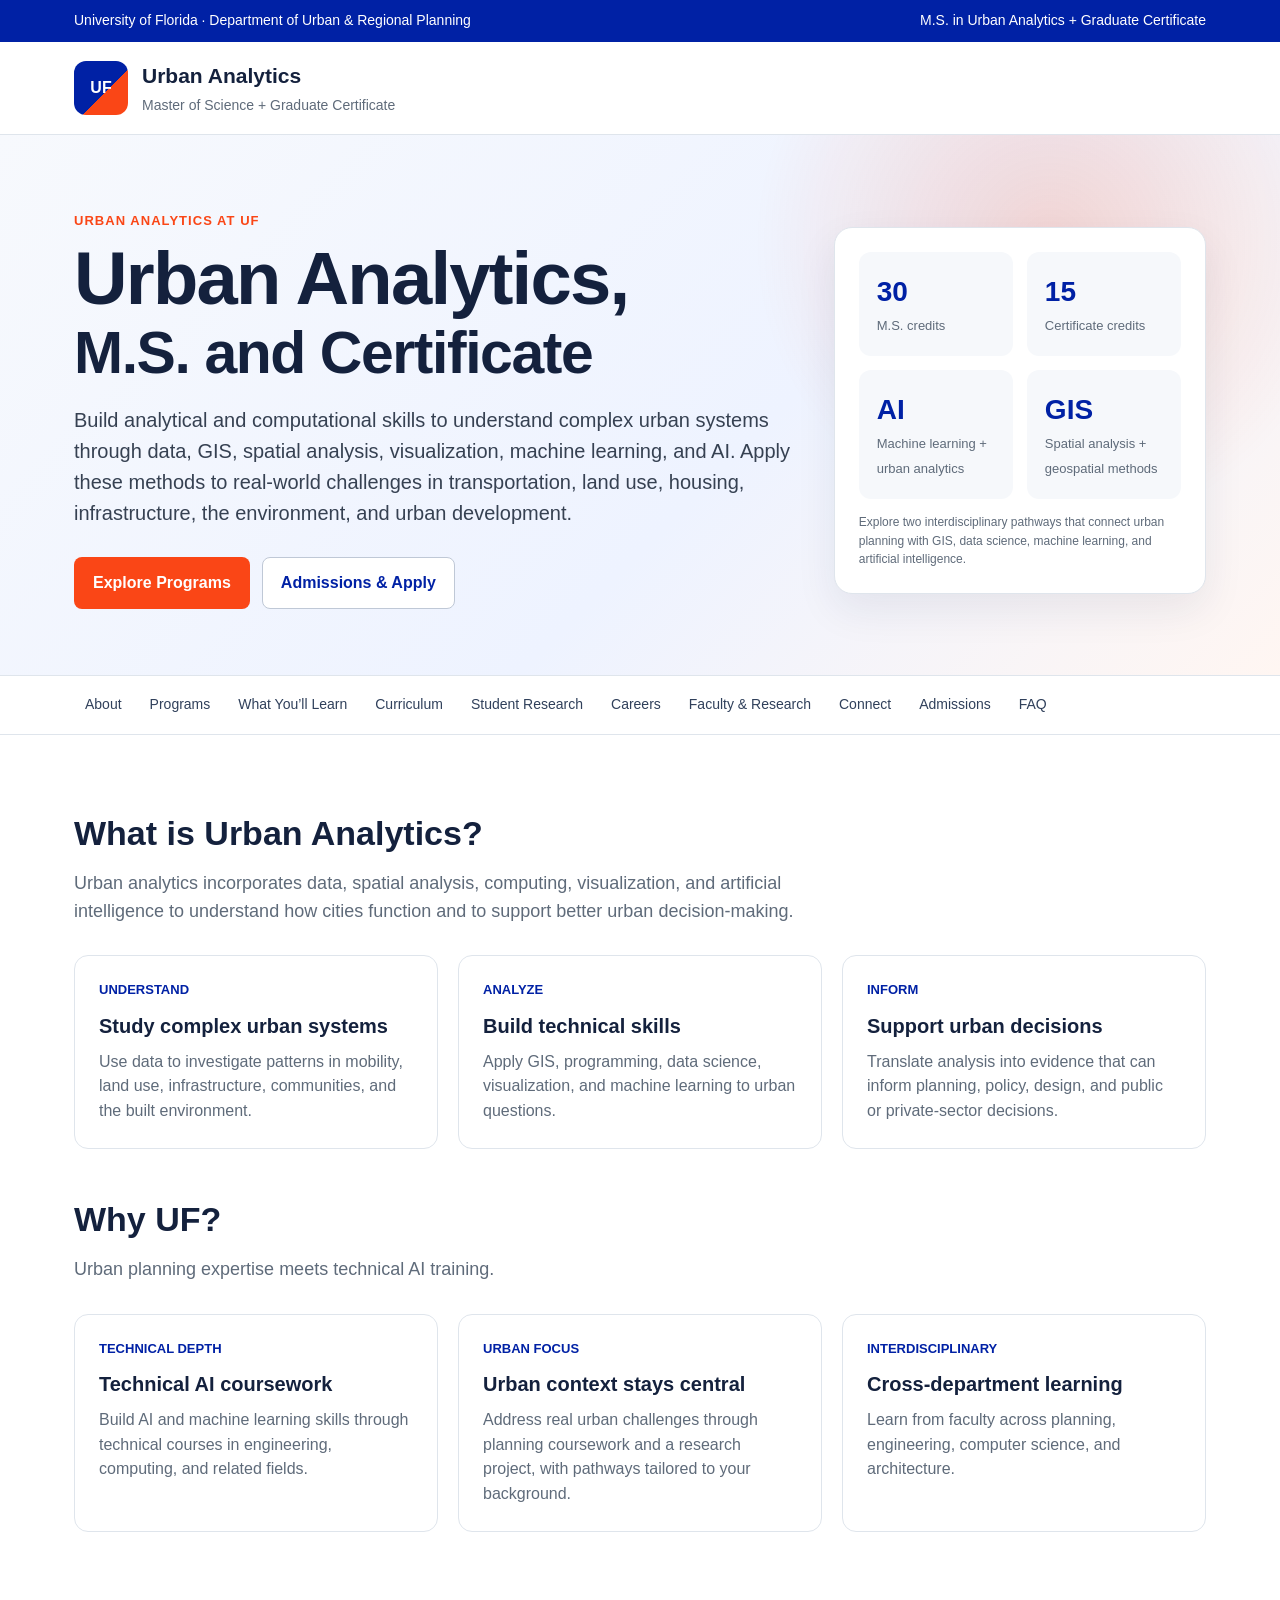
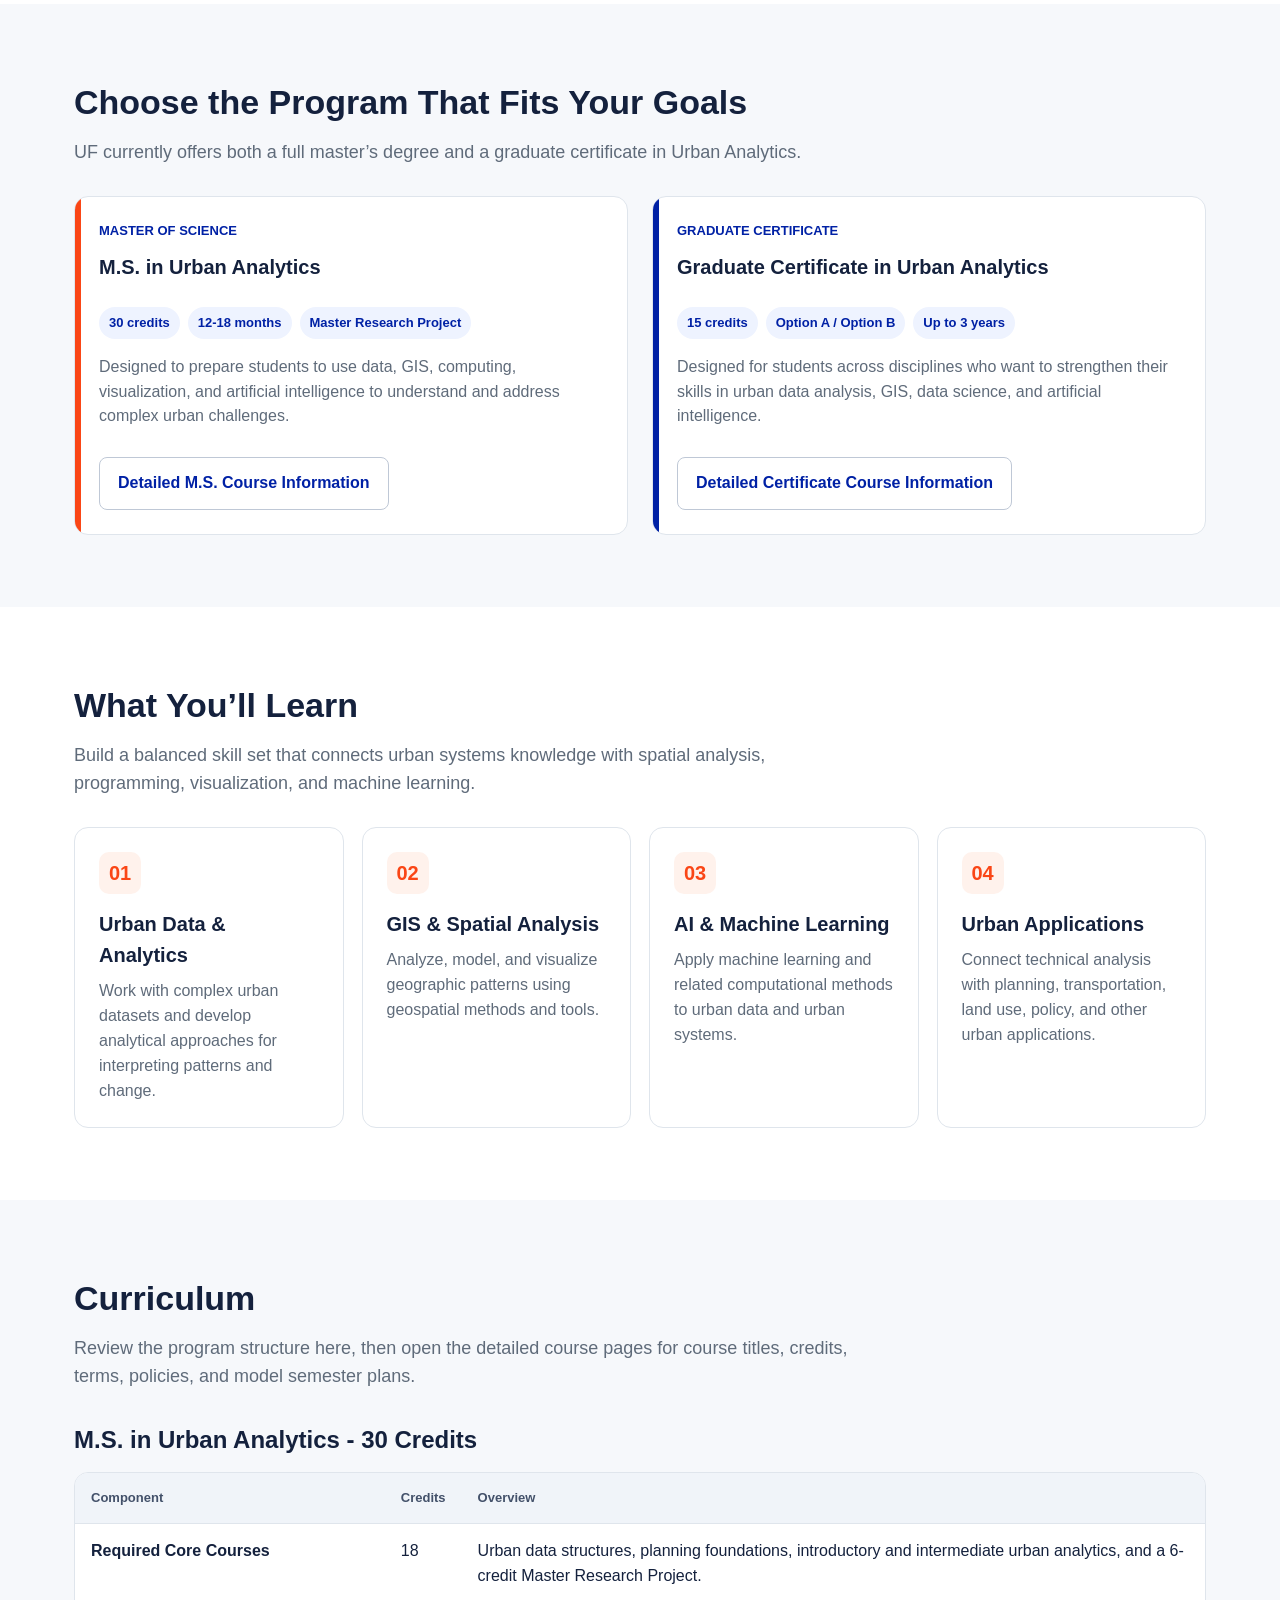
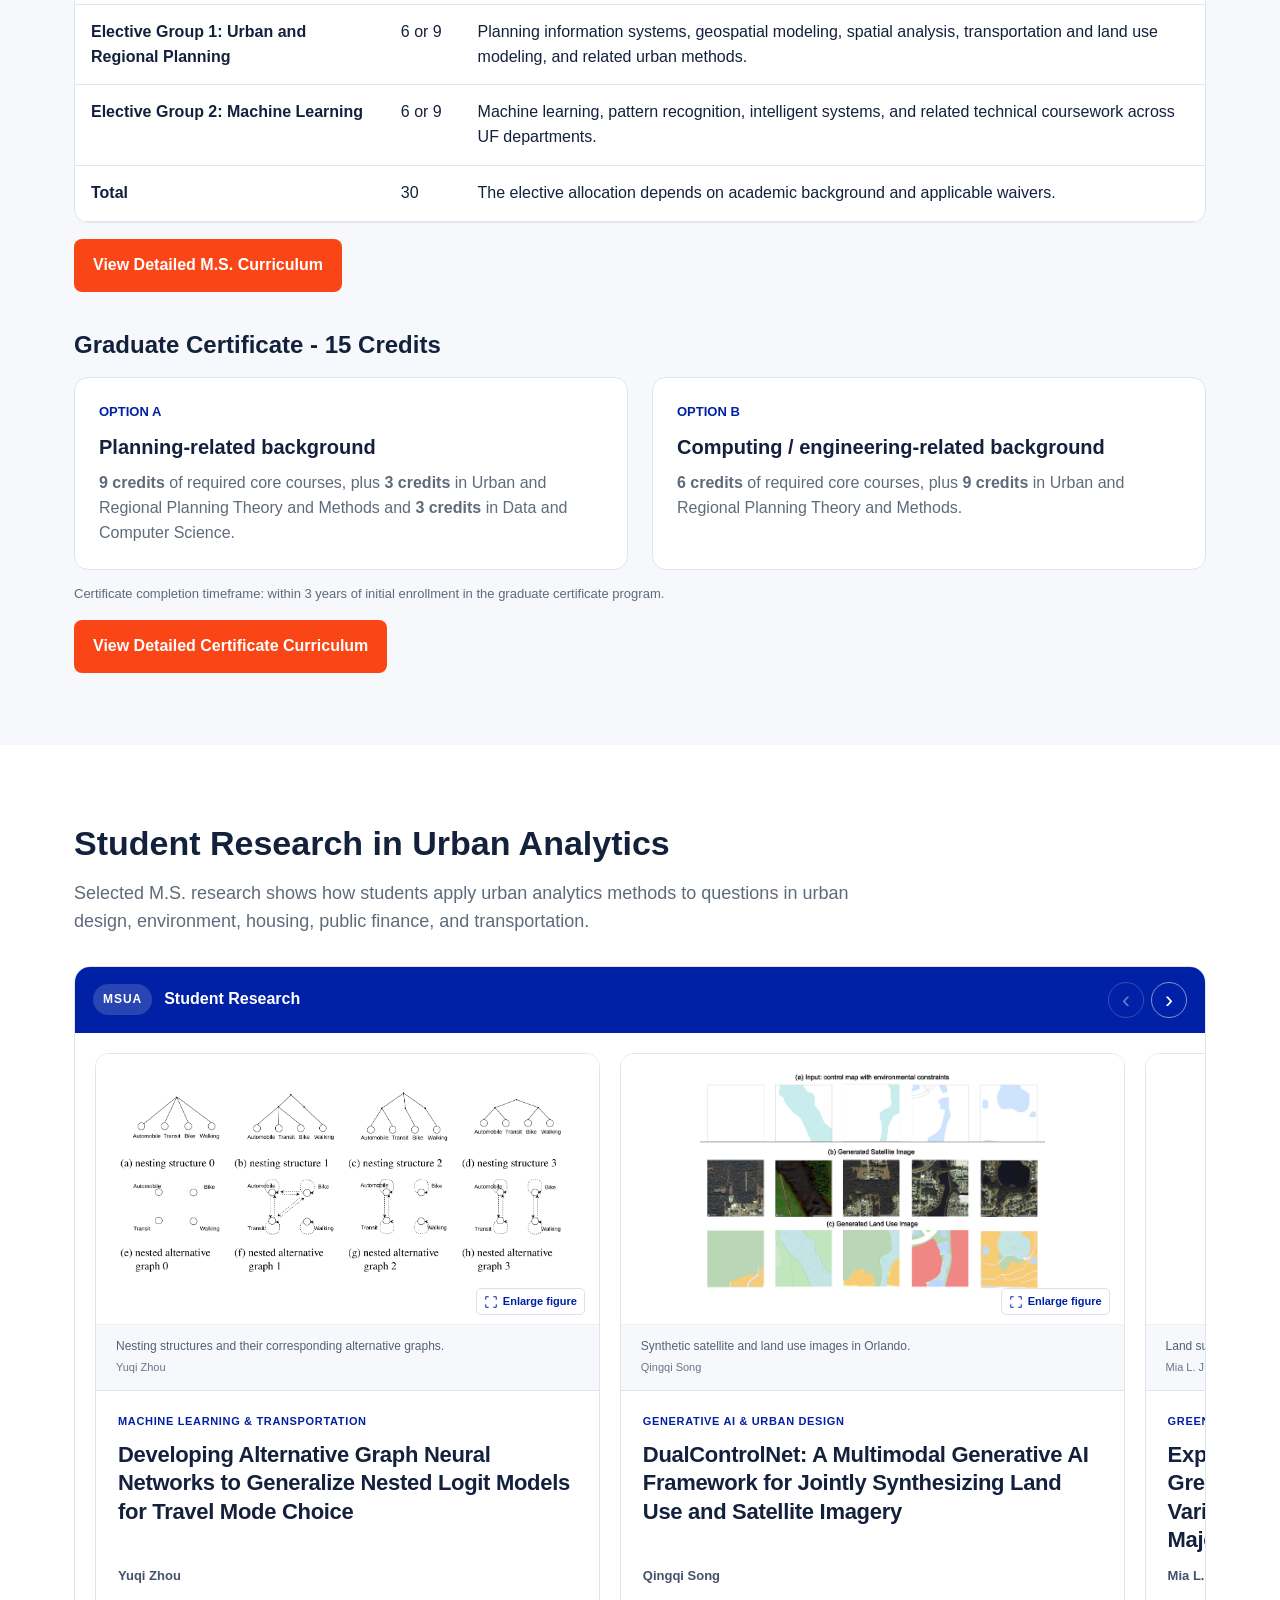
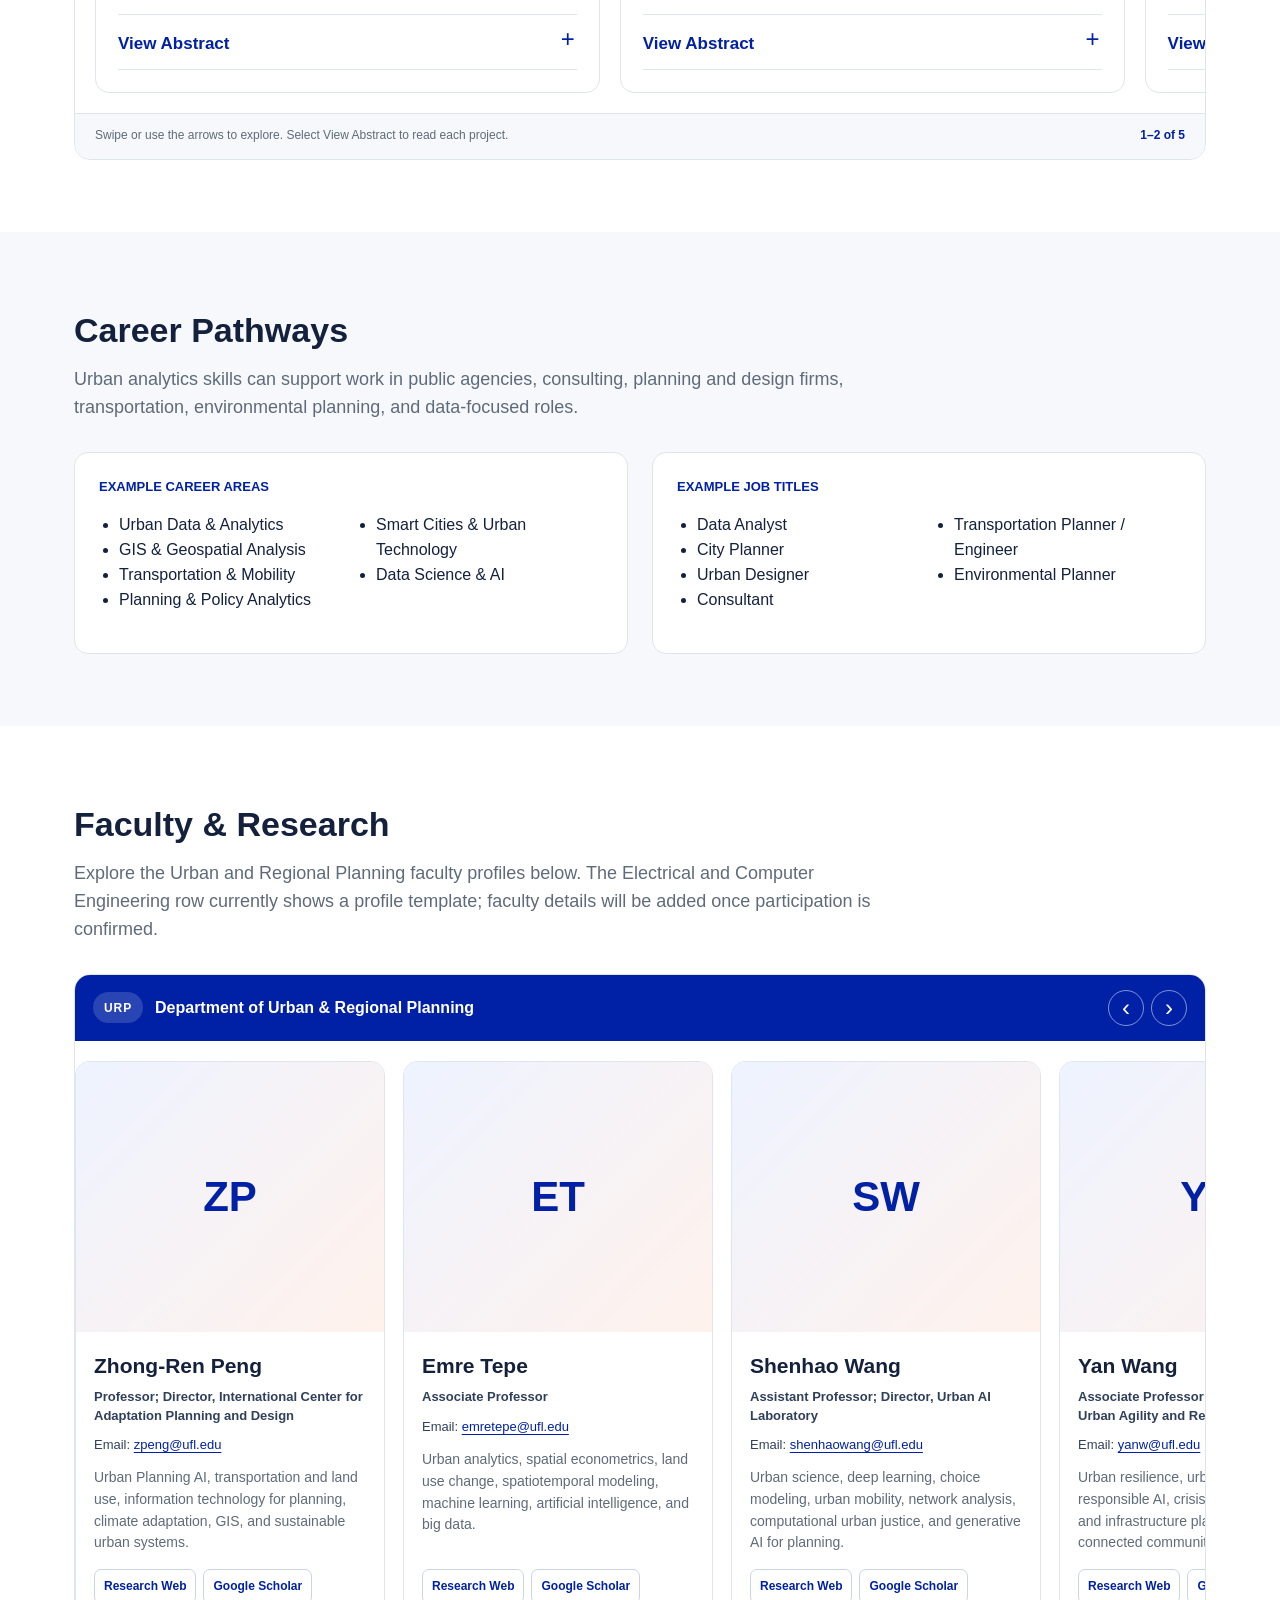
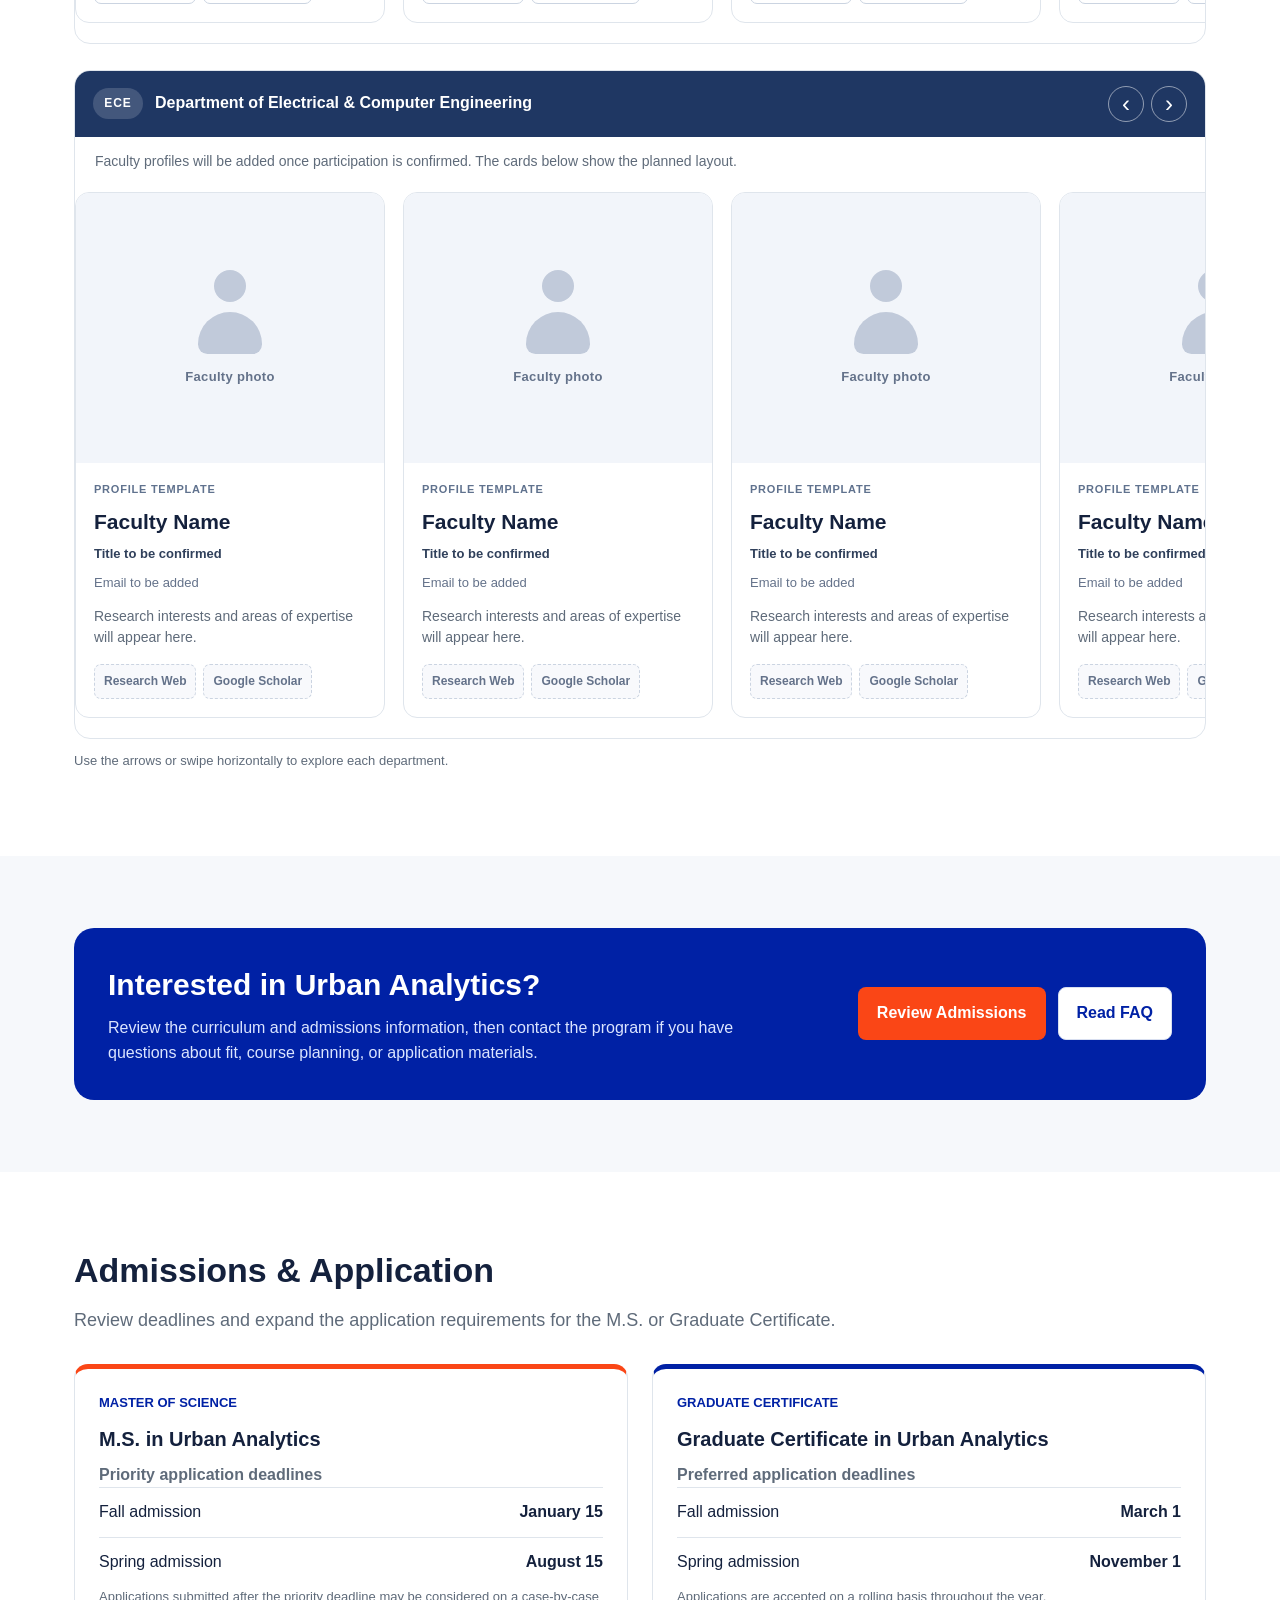
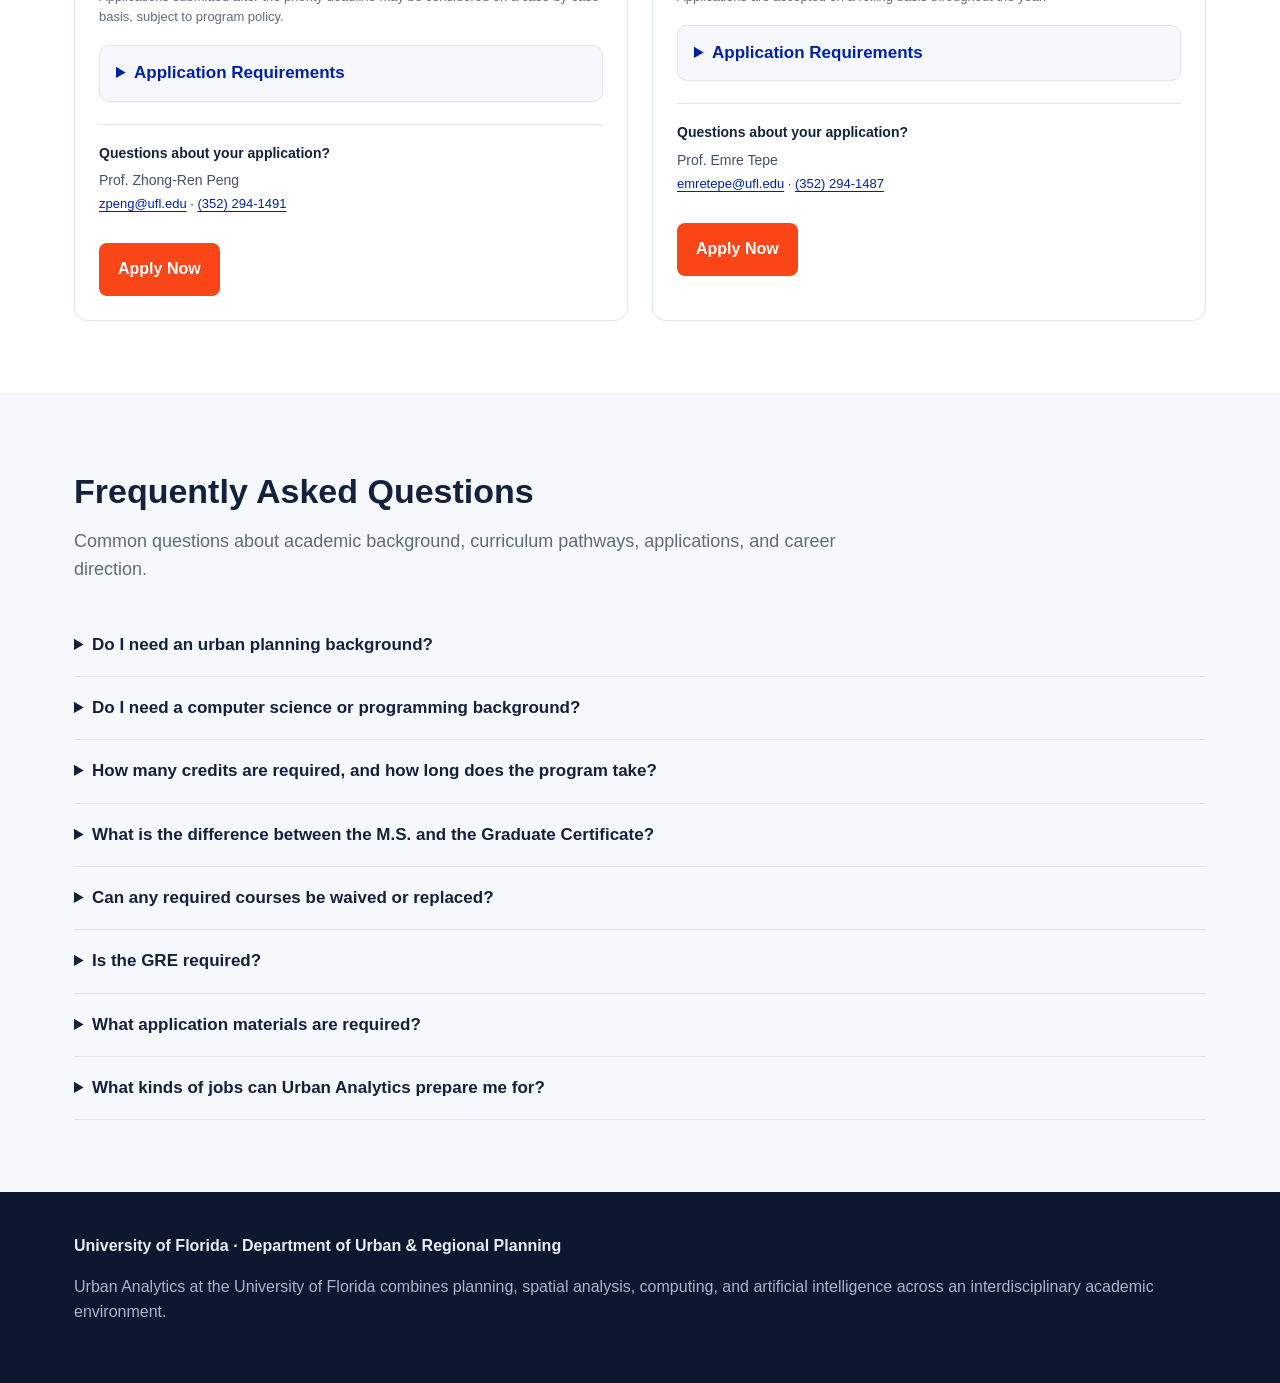
==== commit 2a8976f9: "Add files via upload" ====
--- a/index.html
+++ b/index.html
@@ -5,174 +5,10 @@
 <meta charset="utf-8"/>
 <meta content="width=device-width, initial-scale=1" name="viewport"/>
 <title>UF Urban Analytics | M.S. and Graduate Certificate</title>
-<style>
-:root{
-  --uf-blue:#0021A5;
-  --uf-orange:#FA4616;
-  --ink:#14213d;
-  --muted:#5f6b7a;
-  --line:#dfe5ec;
-  --soft:#f6f8fb;
-  --soft-blue:#eef3ff;
-  --soft-orange:#fff2ec;
-  --white:#fff;
-  --max:1180px;
-}
-*{box-sizing:border-box}
-html{scroll-behavior:smooth}
-body{margin:0;font-family:Arial,Helvetica,sans-serif;color:var(--ink);background:#fff;line-height:1.55}
-a{color:inherit}.container{max-width:var(--max);margin:auto;padding:0 24px}
-.topbar{background:var(--uf-blue);color:#fff;font-size:14px}
-.topbar .container{display:flex;justify-content:space-between;gap:20px;align-items:center;min-height:42px}
-.brandbar{background:#fff;border-bottom:1px solid var(--line)}
-.brand{display:flex;align-items:center;gap:14px;padding:18px 0}
-.logo{width:54px;height:54px;border-radius:12px;display:grid;place-items:center;color:white;background:linear-gradient(135deg,var(--uf-blue) 0 58%,var(--uf-orange) 58% 100%);font-weight:700}
-.brand h1{font-size:21px;margin:0}.brand p{margin:2px 0 0;color:var(--muted);font-size:14px}
-.hero{background:radial-gradient(circle at 82% 20%,rgba(250,70,22,.18),transparent 26%),linear-gradient(135deg,#f7f9fd 0,#eef3ff 58%,#fff6f2 100%);border-bottom:1px solid var(--line)}
-.hero-grid{display:grid;grid-template-columns:1.25fr .75fr;gap:48px;align-items:center;padding:76px 0 66px}
-.kicker{color:var(--uf-orange);font-weight:700;letter-spacing:.08em;text-transform:uppercase;font-size:13px}
-.hero h2{font-size:clamp(38px,6vw,68px);line-height:1.02;margin:12px 0 18px}
-.hero h2 .hero-program-title{display:block}
-.hero h2 .hero-program-tagline{display:block;margin-top:18px;font-size:clamp(24px,3vw,32px);line-height:1.2;text-wrap:balance}
-.hero .lead{font-size:20px;color:#364152;max-width:720px}
-.actions{display:flex;flex-wrap:wrap;gap:12px;margin-top:28px}
-.btn{display:inline-flex;align-items:center;justify-content:center;padding:13px 18px;border-radius:8px;text-decoration:none;font-weight:700;border:1px solid transparent}
-.btn.primary{background:var(--uf-orange);color:white}.btn.secondary{background:white;color:var(--uf-blue);border-color:#bfc8d6}
-.stat-card{background:#fff;border:1px solid var(--line);border-radius:18px;padding:24px;box-shadow:0 16px 40px rgba(27,39,73,.08)}
-.stats{display:grid;grid-template-columns:1fr 1fr;gap:14px}.stat{padding:18px;background:var(--soft);border-radius:12px}
-.stat strong{font-size:28px;display:block;color:var(--uf-blue)}.stat span{font-size:13px;color:var(--muted)}
-.note{margin-top:14px;font-size:12px;color:var(--muted)}
-.inpage{position:sticky;top:0;z-index:20;background:rgba(255,255,255,.96);backdrop-filter:blur(8px);border-bottom:1px solid var(--line)}
-.inpage .container{display:flex;gap:6px;overflow:auto;padding-top:10px;padding-bottom:10px}
-.inpage a{white-space:nowrap;text-decoration:none;color:#30405b;font-size:14px;padding:8px 11px;border-radius:7px}
-.inpage a:hover{background:var(--soft-blue);color:var(--uf-blue)}
-section{padding:72px 0}section.alt{background:var(--soft)}
-.section-head{max-width:800px;margin-bottom:30px}.section-head h3{font-size:34px;margin:0 0 10px}.section-head p{margin:0;color:var(--muted);font-size:18px}
-.grid-2{display:grid;grid-template-columns:1fr 1fr;gap:24px}.grid-3{display:grid;grid-template-columns:repeat(3,1fr);gap:20px}.grid-4{display:grid;grid-template-columns:repeat(4,1fr);gap:18px}
-.card{background:white;border:1px solid var(--line);border-radius:14px;padding:24px}.card h4{font-size:20px;margin:0 0 8px}.card p{color:var(--muted);margin:0}
-.card .meta{font-size:13px;font-weight:700;color:var(--uf-blue);margin-bottom:10px}
-.program-card{position:relative;overflow:hidden}.program-card:before{content:"";position:absolute;left:0;top:0;bottom:0;width:6px;background:var(--uf-orange)}.program-card.blue:before{background:var(--uf-blue)}
-.pills{display:flex;flex-wrap:wrap;gap:8px;margin:16px 0}.pill{border-radius:999px;background:var(--soft-blue);color:var(--uf-blue);padding:6px 10px;font-size:13px;font-weight:700}
-.learn-card{min-height:200px}.icon{width:42px;height:42px;border-radius:10px;display:grid;place-items:center;background:var(--soft-orange);color:var(--uf-orange);font-size:20px;font-weight:700;margin-bottom:15px}
-.table-wrap{overflow:auto;background:white;border:1px solid var(--line);border-radius:14px}table{width:100%;border-collapse:collapse;min-width:700px}
-th,td{padding:15px 16px;border-bottom:1px solid var(--line);text-align:left;vertical-align:top}th{background:#f0f4f9;font-size:13px;color:#43516a}td:first-child{font-weight:700}
-summary{cursor:pointer;font-weight:700;font-size:17px;padding:18px 0}details{border-bottom:1px solid var(--line)}details p{color:var(--muted);margin-top:0}
-.project-media{height:160px;border-radius:10px;margin-bottom:16px;background:linear-gradient(135deg,rgba(0,33,165,.85),rgba(250,70,22,.75)),repeating-linear-gradient(45deg,transparent 0 12px,rgba(255,255,255,.12) 12px 14px);display:grid;place-items:center;color:white;font-weight:700}
-.role-list{columns:2;gap:30px;padding-left:20px}.profile{display:flex;gap:16px;align-items:flex-start}
-.avatar{width:74px;height:74px;flex:0 0 74px;border-radius:50%;background:linear-gradient(135deg,#d9e5ff,#ffd8c8);border:1px solid var(--line);display:grid;place-items:center;color:var(--uf-blue);font-weight:700}
-.cta{background:var(--uf-blue);color:white;border-radius:20px;padding:34px;display:grid;grid-template-columns:1.3fr .7fr;gap:20px;align-items:center}.cta p{color:#dbe5ff}.cta .actions{justify-content:flex-end;margin-top:0}.cta .secondary{border-color:#d7def0}
-.admission-card{border-top:5px solid var(--uf-orange)}.admission-card.cert{border-top-color:var(--uf-blue)}
-.deadline{display:flex;justify-content:space-between;border-top:1px solid var(--line);padding:12px 0}
-footer{background:#0d1730;color:#e8ecf4;padding:42px 0}footer p{color:#aab5c6}.small{font-size:13px;color:var(--muted)}
-.alert{border-left:4px solid #d99a00;background:#fff9df;padding:14px 16px;border-radius:8px;color:#604a00;margin-top:20px}
-@media(max-width:900px){.hero-grid,.grid-4,.grid-3,.cta{grid-template-columns:1fr}.grid-2{grid-template-columns:1fr}.hero-grid{padding:54px 0}.cta .actions{justify-content:flex-start}}
-@media(max-width:560px){.stats{grid-template-columns:1fr}.container{padding:0 18px}section{padding:54px 0}.hero h2{font-size:40px}}
+<link href="assets/css/site.css" rel="stylesheet"/>
+<meta content="Explore Urban Analytics at the University of Florida: the M.S. and graduate certificate, curriculum, student projects, faculty, and admissions contacts." name="description"/>
 
-
-
-
-
-
-
-.compact-actions{margin-top:16px}
-.faculty-dept{margin-top:26px;border:1px solid var(--line);border-radius:16px;background:#fff;overflow:hidden}
-.dept-bar{display:flex;justify-content:space-between;align-items:center;gap:16px;padding:15px 18px;background:var(--uf-blue);color:#fff}
-.dept-bar.ece{background:#1f3763}
-.dept-bar>div:first-child{display:flex;align-items:center;gap:12px}
-.dept-code{display:inline-grid;place-items:center;min-width:50px;height:31px;padding:0 10px;border-radius:999px;background:rgba(255,255,255,.16);font-size:12px;font-weight:800;letter-spacing:.08em}
-.slider-controls{display:flex;gap:7px}
-.slider-btn{width:36px;height:36px;border-radius:50%;border:1px solid rgba(255,255,255,.5);background:transparent;color:#fff;font-size:24px;line-height:1;cursor:pointer}
-.slider-btn:hover,.slider-btn:focus-visible{background:#fff;color:var(--uf-blue);outline:none}
-.faculty-track{display:flex;gap:18px;overflow-x:auto;scroll-snap-type:x mandatory;padding:20px;scrollbar-width:thin;scroll-behavior:smooth}
-.faculty-card{flex:0 0 310px;scroll-snap-align:start;border:1px solid var(--line);border-radius:14px;overflow:hidden;background:#fff;display:flex;flex-direction:column}
-.faculty-photo-wrap{height:210px;background:linear-gradient(135deg,#eef3ff,#fff2ec);position:relative;overflow:hidden}
-.faculty-photo{width:100%;height:100%;display:block;object-fit:cover;object-position:center top}
-.faculty-photo-fallback{position:absolute;inset:0;display:none;place-items:center;font-size:42px;font-weight:800;color:var(--uf-blue)}
-.faculty-body{padding:18px;display:flex;flex-direction:column;flex:1}
-.faculty-body h4{margin:0 0 6px;font-size:21px}
-.faculty-title{color:#30405b;font-size:13px;font-weight:700;line-height:1.4;margin-bottom:10px}
-.faculty-body p{font-size:14px;color:var(--muted);margin:0 0 15px}
-.faculty-links{display:flex;flex-wrap:wrap;gap:7px;margin-top:auto}
-.faculty-links a{font-size:12px;font-weight:700;text-decoration:none;border:1px solid #cbd4e1;border-radius:7px;padding:7px 9px;color:var(--uf-blue);background:#fff}
-.faculty-links a:hover{background:var(--soft-blue)}
-.faculty-note{margin-top:12px}
-.application-details{border:1px solid var(--line);border-radius:10px;margin-top:18px;padding:0 16px;background:var(--soft)}
-.application-details summary{padding:14px 0;color:var(--uf-blue)}
-.requirements-body{padding:0 0 15px}
-.requirements-body p{color:var(--muted);margin:0 0 10px}
-.requirements-body ul{margin:8px 0 12px;padding-left:20px}
-.requirements-body li{margin:7px 0}
-@media(max-width:900px){
-  
-  .faculty-card{flex-basis:285px}
-}
-@media(max-width:560px){
-  .faculty-card{flex-basis:84vw}
-  .dept-bar strong{font-size:14px}
-}
-
-/* Shared About formatting, including What is Urban Analytics? and Why UF? */
-.about-block + .about-block{margin-top:44px}
-#about .about-block .card{padding:24px}
-#about .about-block .section-head h3{font-size:34px;margin:0 0 10px}
-#about .about-block .section-head p{font-size:18px;line-height:1.55}
-section[id]{scroll-margin-top:76px}
-
-/* Visible email addresses and unconfirmed ECE profile templates. */
-.faculty-body .faculty-email{font-size:13px;line-height:1.5;margin:0 0 13px;color:#30405b}
-.faculty-email a{color:var(--uf-blue);text-decoration:underline;text-underline-offset:3px;overflow-wrap:anywhere}
-.faculty-email a:focus-visible{outline:2px solid var(--uf-blue);outline-offset:3px}
-.ece-template-note{margin:0;padding:14px 20px 0;color:var(--muted);font-size:14px}
-.faculty-photo-placeholder{display:flex;flex-direction:column;align-items:center;justify-content:center;gap:13px;background:#eef1f6;color:#64728a}
-.faculty-photo-placeholder>span{font-size:13px;font-weight:700;letter-spacing:.025em}
-.placeholder-portrait{width:78px;height:84px;position:relative;overflow:hidden}
-.placeholder-portrait:before{content:"";position:absolute;left:23px;top:0;width:32px;height:32px;border-radius:50%;background:#c1cada}
-.placeholder-portrait:after{content:"";position:absolute;left:7px;bottom:0;width:64px;height:42px;border-radius:34px 34px 10px 10px;background:#c1cada}
-.template-label{font-size:11px;color:#60728e;letter-spacing:.07em;font-weight:700;margin-bottom:8px}
-.faculty-placeholder-link{display:inline-block;font-size:12px;font-weight:700;border:1px dashed #cbd4e1;border-radius:7px;padding:7px 9px;color:#64728a;background:#f8f9fc}
-.is-placeholder .faculty-body .faculty-email{color:#64728a}
-.slider-btn:disabled{opacity:.4;cursor:default}
-
-/* Standalone curriculum viewer: actual uploaded HTML, not a rewritten summary. */
-.curriculum-link[aria-busy="true"]{opacity:.7;cursor:progress}
-.sr-only{position:absolute;width:1px;height:1px;padding:0;margin:-1px;overflow:hidden;clip:rect(0,0,0,0);white-space:nowrap;border:0}
-.curriculum-viewer{position:fixed;inset:0;width:100vw;height:100vh;height:100dvh;max-width:100vw;max-height:100vh;max-height:100dvh;margin:0;padding:0;border:0;background:#fff;color:var(--ink);box-sizing:border-box}
-.curriculum-viewer[open]{display:flex;flex-direction:column}
-.curriculum-viewer::backdrop{background:rgba(13,23,48,.45)}
-.curriculum-toolbar{display:flex;align-items:center;justify-content:space-between;gap:18px;padding:14px 24px;border-bottom:1px solid var(--line);background:#f6f8fb;flex:0 0 auto}
-.curriculum-toolbar-main{display:flex;align-items:center;gap:20px;min-width:0}
-.curriculum-back{font:inherit;font-size:14px;font-weight:700;line-height:1.35;padding:10px 14px;border:1px solid #bfc8d6;border-radius:8px;background:#fff;color:var(--uf-blue);cursor:pointer;flex-shrink:0}
-.curriculum-viewer-heading{margin:0;font-size:17px;line-height:1.3;color:var(--ink)}
-.curriculum-source-name{display:block;margin-top:3px;color:var(--muted);font-size:11px;overflow-wrap:anywhere}
-.curriculum-download{font-size:13px;color:var(--uf-blue);font-weight:700;text-underline-offset:3px;white-space:nowrap}
-.curriculum-frame{display:block;width:100%;border:0;flex:1 1 auto;min-height:0;background:white}
-.curriculum-open{overflow:hidden}
-.curriculum-back:focus-visible,.curriculum-download:focus-visible{outline:3px solid var(--uf-blue);outline-offset:3px}
-@media(max-width:900px){.about-block + .about-block{margin-top:40px}}
-@media(max-width:560px){
-  .topbar .container{flex-wrap:wrap;gap:3px;padding-top:8px;padding-bottom:8px}
-  .dept-bar{gap:10px}
-  .dept-bar>div:first-child{gap:8px;min-width:0}
-  .slider-controls{flex-shrink:0}
-  .faculty-card{flex-basis:calc(100vw - 94px)}
-  .curriculum-toolbar{padding:12px 14px;gap:10px;align-items:flex-start}
-  .curriculum-toolbar-main{display:block;min-width:0}
-  .curriculum-viewer-heading{margin-top:10px;font-size:15px}
-  .curriculum-source-name{font-size:10px}
-  .curriculum-download{margin-top:11px;font-size:12px}
-}
-@media(prefers-reduced-motion:reduce){html,.faculty-track{scroll-behavior:auto}}
-
-/* Working section navigation in full pages and embedded previews. */
-section[id], #top, #main-content {scroll-margin-top:var(--section-offset,84px)}
-.inpage a[aria-current="location"]{background:var(--soft-blue);color:var(--uf-blue);font-weight:700}
-.inpage a:focus-visible,.btn:focus-visible,summary:focus-visible,.slider-btn:focus-visible{outline:3px solid var(--uf-blue);outline-offset:3px}
-#about .why-uf .section-head{max-width:800px;margin-bottom:30px}
-.skip-to-content{position:fixed;left:16px;top:-100px;z-index:100;background:#fff;color:var(--uf-blue);padding:12px 16px;border:2px solid var(--uf-blue);border-radius:7px;font-weight:700}
-.skip-to-content:focus{top:12px}
-@media(prefers-reduced-motion:reduce){html{scroll-behavior:auto}}
-</style>
-<meta content="Explore Urban Analytics at the University of Florida, including the M.S. and graduate certificate, curriculum, faculty, and admissions." name="description"/></head>
+</head>
 <body><a class="skip-to-content" data-section-target="main-content" href="#main-content">Skip to main content</a>
 <div class="topbar"><div class="container"><div>University of Florida · Department of Urban &amp; Regional Planning</div><div>M.S. in Urban Analytics + Graduate Certificate</div></div></div>
 <div class="brandbar">
@@ -185,9 +21,8 @@
 <div class="container hero-grid">
 <div>
 <div class="kicker">Urban Analytics at UF</div>
-<h2><span class="hero-program-title">M.S. &amp; Certificate of Urban Analytics:</span>
-<span class="hero-program-tagline">Use data, GIS, and AI to better understand cities.</span></h2>
-<p class="lead">Build analytical and computational skills to study transportation, land use, housing, infrastructure, the environment, and other complex urban challenges.</p>
+<h2><span class="hero-program-title">Urban Analytics,</span><span class="hero-program-title">M.S. and Certificate</span></h2>
+<p class="lead">Build analytical and computational skills to understand complex urban systems through data, GIS, spatial analysis, visualization, machine learning, and AI. Apply these methods to real-world challenges in transportation, land use, housing, infrastructure, the environment, and urban development.</p>
 <div class="actions">
 <a class="btn primary" data-section-target="programs" href="#programs">Explore Programs</a>
 <a class="btn secondary" data-section-target="admissions" href="#admissions">Admissions &amp; Apply</a>
@@ -205,15 +40,15 @@
 </div>
 </header>
 <nav aria-label="Program sections" class="inpage"><div class="container">
-<a data-section-target="about" href="#about">About</a><a data-section-target="programs" href="#programs">Programs</a><a data-section-target="learning" href="#learning">What You’ll Learn</a><a data-section-target="curriculum" href="#curriculum">Curriculum</a><a data-section-target="careers" href="#careers">Careers</a><a data-section-target="faculty" href="#faculty">Faculty &amp; Research</a><a data-section-target="connect" href="#connect">Connect</a><a data-section-target="admissions" href="#admissions">Admissions</a><a data-section-target="faq" href="#faq">FAQ</a>
+<a data-section-target="about" href="#about">About</a><a data-section-target="programs" href="#programs">Programs</a><a data-section-target="learning" href="#learning">What You’ll Learn</a><a data-section-target="curriculum" href="#curriculum">Curriculum</a><a data-section-target="student-projects" href="#student-projects">Student Research</a><a data-section-target="careers" href="#careers">Careers</a><a data-section-target="faculty" href="#faculty">Faculty &amp; Research</a><a data-section-target="connect" href="#connect">Connect</a><a data-section-target="admissions" href="#admissions">Admissions</a><a data-section-target="faq" href="#faq">FAQ</a>
 </div></nav>
 <main id="main-content">
 <section id="about">
 <div class="container">
-<div aria-labelledby="what-is-urban-analytics" class="about-block"><div class="section-head"><h3 id="what-is-urban-analytics">What is Urban Analytics?</h3><p>Urban analytics combines data, spatial analysis, computing, visualization, and artificial intelligence to understand how cities function and to support better urban decision-making.</p></div><div class="grid-3">
+<div aria-labelledby="what-is-urban-analytics" class="about-block"><div class="section-head"><h3 id="what-is-urban-analytics">What is Urban Analytics?</h3><p>Urban analytics incorporates data, spatial analysis, computing, visualization, and artificial intelligence to understand how cities function and to support better urban decision-making.</p></div><div class="grid-3">
 <div class="card"><div class="meta">UNDERSTAND</div><h4>Study complex urban systems</h4><p>Use data to investigate patterns in mobility, land use, infrastructure, communities, and the built environment.</p></div>
 <div class="card"><div class="meta">ANALYZE</div><h4>Build technical skills</h4><p>Apply GIS, programming, data science, visualization, and machine learning to urban questions.</p></div>
-<div class="card"><div class="meta">APPLY</div><h4>Support urban decisions</h4><p>Translate analysis into evidence that can inform planning, policy, design, and public or private-sector decisions.</p></div>
+<div class="card"><div class="meta">INFORM</div><h4>Support urban decisions</h4><p>Translate analysis into evidence that can inform planning, policy, design, and public or private-sector decisions.</p></div>
 </div></div>
 <div aria-labelledby="why-uf-heading" class="about-block why-uf"><div class="section-head"><h3 id="why-uf-heading">Why UF?</h3><p>Urban planning expertise meets technical AI training.</p></div><div class="grid-3"><div class="card"><div class="meta">TECHNICAL DEPTH</div><h4>Technical AI coursework</h4><p>Build AI and machine learning skills through technical courses in engineering, computing, and related fields.</p></div><div class="card"><div class="meta">URBAN FOCUS</div><h4>Urban context stays central</h4><p>Address real urban challenges through planning coursework and a research project, with pathways tailored to your background.</p></div><div class="card"><div class="meta">INTERDISCIPLINARY</div><h4>Cross-department learning</h4><p>Learn from faculty across planning, engineering, computer science, and architecture.</p></div></div></div>
 </div>
@@ -266,7 +101,30 @@
 </div>
 </div>
 </section>
-<section class="alt" id="careers">
+<section aria-labelledby="student-projects-heading" id="student-projects"><div class="container"><div class="section-head"><h3 id="student-projects-heading">Student Research in Urban Analytics</h3><p>Selected M.S. research shows how students apply urban analytics methods to questions in urban design, environment, housing, public finance, and transportation.</p></div><div aria-label="Student research carousel" class="student-research-carousel faculty-dept" role="region">
+<div class="dept-bar student-research-bar">
+<div><span class="dept-code">MSUA</span><strong>Student Research</strong></div>
+<div class="slider-controls">
+<button aria-controls="student-project-track" aria-label="View previous student research" class="slider-btn" disabled="" id="student-project-prev" type="button">‹</button>
+<button aria-controls="student-project-track" aria-label="View next student research" class="slider-btn" id="student-project-next" type="button">›</button>
+</div>
+</div>
+<div aria-describedby="student-project-hint" aria-label="Student research projects" class="student-project-track" id="student-project-track" tabindex="0"><article aria-labelledby="project-travel-mode-choice-title" class="student-project-card" data-original-title="Developing Alternative Graph Neural Networks to Generalize Nested Logit Models for Travel Mode Choice" data-source-file="Project_Zhou, Yuqi.pdf" id="project-travel-mode-choice">
+<figure class="student-project-figure"><button aria-label="Enlarge figure: Alternative Graph Neural Networks for Travel Mode Choice" class="project-figure-button" data-figure-caption="Nesting structures and their corresponding alternative graphs. Yuqi Zhou." data-figure-title="Alternative Graph Neural Networks for Travel Mode Choice" data-project-figure="" type="button"><img alt="Four nesting structures for automobile, transit, bike, and walking choices and their corresponding alternative graphs." data-asset-path="assets/projects/zhou-alternative-graphs.png" decoding="async" loading="lazy" src="assets/projects/zhou-alternative-graphs.png"/><span aria-hidden="true" class="figure-enlarge"><svg fill="none" height="14" stroke="currentColor" stroke-width="1.7" viewbox="0 0 24 24" width="14"><path d="M8 3H3v5M16 3h5v5M3 16v5h5M21 16v5h-5"></path></svg> Enlarge figure</span></button><figcaption>Nesting structures and their corresponding alternative graphs.<span class="figure-source">Yuqi Zhou</span></figcaption></figure>
+<div class="student-project-body"><div class="project-category">MACHINE LEARNING &amp; TRANSPORTATION</div><h4 id="project-travel-mode-choice-title">Developing Alternative Graph Neural Networks to Generalize Nested Logit Models for Travel Mode Choice</h4><p class="project-author">Yuqi Zhou</p><details class="project-abstract"><summary aria-label="View abstract for Yuqi Zhou's research">View Abstract</summary><div class="project-abstract-body"><p>Generalized extreme value models capture dependence among choice alternatives in discrete choice modeling, but require this dependence to be predefined, symmetric, and shared uniformly across individuals. Recent efforts to synergize discrete choice modeling with deep neural networks have improved predictive performance but still cannot explicitly represent alternative dependence within neural architectures. To address these gaps, we introduce the alternative graph - a graph in which nodes represent choice alternatives and edges encode their dependence -and propose Alternative Graph Neural Networks (Alt-GNNs), a family of GNN-based discrete choice models that embed alternative dependence within a unified framework. Theoretically, Alt-GNNs incorporate multinomial logit, nested logit, and deep neural network architecture with alternative-specific utility functions as special cases and enable innovative model designs, including Nested Alt-GNN, Complete Alt-GNN, and Attention Alt-GNN. Alt-GNNs are consistent with random utility maximization theory, enforce behavioral constraints through alternative graphs, and offer a novel graph-based interpretation of utility functions. Empirically, on two travel mode choice datasets from London and Chicago, Alt-GNNs significantly improve predictive performance over all benchmark models in mode choice modeling because of their flexible alternative graph design and vast hyperparameter space. Even the simplest Alt-GNN variable - Nested Alt-GNN - generalizes the nested logit model while preserving its unique two-layer substitution properties, enabling graph-based behavioral constraints over otherwise unconstrained behavioral patterns from deep neural networks. In addition, Alt-GNNs also enable graph-based, individualized, and asymmetric interpretation of alternative dependence, transcending pre-defined nesting structures dominant in GEV models. Overall, this study provides a unified graph neural network framework that synergizes classical GEV models with modern graph neural networks, advancing both predictive accuracy and behavioral interpretation in travel mode choice modeling.</p></div></details></div></article><article aria-labelledby="project-dualcontrolnet-title" class="student-project-card" data-original-title="DualControlNet: A Multimodal Generative AI Framework for Jointly Synthesizing Land Use and Satellite Imagery" data-source-file="Project_Song, Qingqi.pdf" id="project-dualcontrolnet">
+<figure class="student-project-figure"><button aria-label="Enlarge figure: DualControlNet: Generating Land Use and Satellite Imagery" class="project-figure-button" data-figure-caption="Synthetic satellite and land use images in Orlando. Qingqi Song." data-figure-title="DualControlNet: Generating Land Use and Satellite Imagery" data-project-figure="" type="button"><img alt="Environmental control maps, generated satellite images, and corresponding land use maps in five Orlando examples." data-asset-path="assets/projects/song-dualcontrolnet.png" decoding="async" loading="lazy" src="assets/projects/song-dualcontrolnet.png"/><span aria-hidden="true" class="figure-enlarge"><svg fill="none" height="14" stroke="currentColor" stroke-width="1.7" viewbox="0 0 24 24" width="14"><path d="M8 3H3v5M16 3h5v5M3 16v5h5M21 16v5h-5"></path></svg> Enlarge figure</span></button><figcaption>Synthetic satellite and land use images in Orlando.<span class="figure-source">Qingqi Song</span></figcaption></figure>
+<div class="student-project-body"><div class="project-category">GENERATIVE AI &amp; URBAN DESIGN</div><h4 id="project-dualcontrolnet-title">DualControlNet: A Multimodal Generative AI Framework for Jointly Synthesizing Land Use and Satellite Imagery</h4><p class="project-author">Qingqi Song</p><details class="project-abstract"><summary aria-label="View abstract for Qingqi Song's research">View Abstract</summary><div class="project-abstract-body"><p>Researchers have adopted a wide range of tools to design urban systems. However, past studies rarely investigated how to use generative AI to create spatially consistent multimodal representations, which is a fundamental characteristic of any geospatial system. Here I introduce DualControlNet, a novel diffusion framework that jointly synthesizes high-resolution remote sensing and land use images, addressing the overlooked need for multimodal spatial generation. By adding a geospatial loss, I designed DualControlNet and compared it to the baseline diffusion models, evaluating their visual realism, spatial consistency, and prompt consistency using two data sets from Orlando and Chicago. Empirically, I found that DualControlNet enhances spatial consistency, raising cosine similarity by 8.4% over the state-of-the-art benchmarks. It also produces visually realistic and spatially accurate urban representations that adapt to various city contexts, with a 4.9% improvement in image realism and a 5.8% increase in density similarity. Generative experiments further demonstrate that DualControlNet consistently responds to the built environment metrics, assisting in exploring sustainable urban scenarios in a computationally efficient manner. Our findings highlight the potential of generative AI to bridge quantitative planning objectives and urban system designs, offering a scalable and interpretable tool for spatial analytics and scenario-based urban planning.</p></div></details></div></article><article aria-labelledby="project-urban-heat-title" class="student-project-card" data-original-title="Exploring the Relationship Between Urban Green Spaces and Sociodemographic Variables with Urban Heat Island Effect in Major U.S. Cities" data-source-file="Project_Ciceri, Mia.pdf" id="project-urban-heat">
+<figure class="student-project-figure"><button aria-label="Enlarge figure: Urban Green Space, Sociodemographics, and Urban Heat" class="project-figure-button" data-figure-caption="Land surface temperature clusters in New York City. Mia L. J. Ciceri." data-figure-title="Urban Green Space, Sociodemographics, and Urban Heat" data-project-figure="" type="button"><img alt="Local spatial cluster map of land surface temperature in New York City, with a legend for high-high, low-low, and other cluster types." data-asset-path="assets/projects/ciceri-urban-heat.png" decoding="async" loading="lazy" src="assets/projects/ciceri-urban-heat.png"/><span aria-hidden="true" class="figure-enlarge"><svg fill="none" height="14" stroke="currentColor" stroke-width="1.7" viewbox="0 0 24 24" width="14"><path d="M8 3H3v5M16 3h5v5M3 16v5h5M21 16v5h-5"></path></svg> Enlarge figure</span></button><figcaption>Land surface temperature clusters in New York City.<span class="figure-source">Mia L. J. Ciceri</span></figcaption></figure>
+<div class="student-project-body"><div class="project-category">GREEN SPACE &amp; URBAN HEAT</div><h4 id="project-urban-heat-title">Exploring the Relationship Between Urban Green Spaces and Sociodemographic Variables with Urban Heat Island Effect in Major U.S. Cities</h4><p class="project-author">Mia L. J. Ciceri</p><details class="project-abstract"><summary aria-label="View abstract for Mia L. J. Ciceri's research">View Abstract</summary><div class="project-abstract-body"><p>With almost two-thirds of the world population expected to live in urban areas by the year 2050, rapid urbanization is a problem that many cities are having to deal with (United Nations, 2018). Certain issues have risen due to this such as housing crises, lack of resources, and a phenomenon known as Urban Heat Island (UHI) Effect. UHI is responsible for increased temperatures in urban areas that negatively affect the health of residents and the environment. Planners, developers, and governments are searching for ways to address UHI in ways that serve the ecosystem as well as those who live in rapidly urbanized communities. One method to achieve this is to understand the relationship that green infrastructure such as parks, plazas, and gardens has on temperature. Another approach is to analyze how sociodemographic variables related to race, education, and income help map UHI.</p><p>Generally, past research has shown that the presence of green infrastructure and organic matter decreases temperatures in cities. However, there are some exceptions to these findings, and the rate or strength of this effect varies wildly depending on the type of green infrastructure, physical configuration of green space, city structure, etc. There are many studies that explore this relationship in major cities in the world using data from remote sensing, light detection and ranging (LiDAR), satellite imagery, and more.</p><p>The purpose of this study is to examine the effect that green infrastructure, green spaces, and sociodemographics have on UHI in major U.S. cities. Major findings show that there is a significant relationship between green space, social and demographic variables, and UHI effect. However, this relationship varies amongst the different study areas, highlighting the necessity in localized decision-making and planning. The findings aim to describe an optimal framework to identify the best practices and methods for planners and designers to use to reduce the negative effects of UHI when faced with rapid urbanization in U.S. cities.</p></div></details></div></article><article aria-labelledby="project-fair-share-florida-title" class="student-project-card" data-original-title="Fair Share Florida: Property Taxation Equity Analysis in Pinellas County" data-source-file="Project_Chisholm, Ryan.docx" id="project-fair-share-florida">
+<figure class="student-project-figure"><button aria-label="Enlarge figure: Fair Share Florida: Property Taxation Equity in Pinellas County" class="project-figure-button" data-figure-caption="Illustration of market value and assessed value over time. Ryan Chisholm." data-figure-title="Fair Share Florida: Property Taxation Equity in Pinellas County" data-project-figure="" type="button"><img alt="Diagram comparing market value and assessed value over time, reproduced from the property taxation project." data-asset-path="assets/projects/chisholm-property-tax.png" decoding="async" loading="lazy" src="assets/projects/chisholm-property-tax.png"/><span aria-hidden="true" class="figure-enlarge"><svg fill="none" height="14" stroke="currentColor" stroke-width="1.7" viewbox="0 0 24 24" width="14"><path d="M8 3H3v5M16 3h5v5M3 16v5h5M21 16v5h-5"></path></svg> Enlarge figure</span></button><figcaption>Illustration of market value and assessed value over time.<span class="figure-source">Ryan Chisholm</span></figcaption></figure>
+<div class="student-project-body"><div class="project-category">PROPERTY TAXATION &amp; EQUITY</div><h4 id="project-fair-share-florida-title">Fair Share Florida: Property Taxation Equity Analysis in Pinellas County</h4><p class="project-author">Ryan Chisholm</p><details class="project-abstract"><summary aria-label="View abstract for Ryan Chisholm's research">View Abstract</summary><div class="project-abstract-body"><p>Property taxation is the primary revenue source for local governments in Florida, but its distribution is heavily shaped by exemptions and assessment limitations that shift tax burdens across property owners. Policies such as Save Our Homes reduce tax liability for long-tenure homeowners while shifting a disproportionate share of the burden onto newer buyers, increasing barriers to homeownership and reducing housing mobility. This research evaluates how alternative property tax systems could redistribute these burdens while maintaining revenue neutrality.</p><p>Using parcel-level data from Pinellas County, four tax models were simulated: the current system, a land value tax (LVT), a progressive property tax modeled after Washington, D.C., and a full homestead exemption policy proposed by the state. Each model was calibrated to generate equivalent total revenue for each taxing district, allowing direct comparison of distributional outcomes.</p><p>Results show that the current system produces substantial tenure-based inequities, with recent homebuyers facing effective tax rates more than three times higher than long-tenure homeowners. The LVT produces the greatest improvements in equity but significantly increases homeowner tax burdens. The progressive system achieves comparable equity gains with more moderate impacts, while the full homeowner exemption-based approach shifts the highest burden onto rental and non-homesteaded properties.</p><p>Ultimately, the findings indicate that progressive rate structures offer the most balanced approach, improving tax equity without imposing large increases on homeowners, while exemption-based policies exacerbate burden shifting. These results demonstrate that observed disparities are not inevitable, but the result of policy design, and that more equitable property tax systems are achievable within revenue-neutral frameworks.</p></div></details></div></article><article aria-labelledby="project-florida-housing-title" class="student-project-card" data-original-title="Neighborhood Socioeconomic Conditions and Housing Values in Florida" data-source-file="Project_Zhang, Chi.pdf" id="project-florida-housing">
+<figure class="student-project-figure"><button aria-label="Enlarge figure: Neighborhood Socioeconomic Conditions and Housing Values in Florida" class="project-figure-button" data-figure-caption="Median housing values across Florida census tracts. Chi Zhang." data-figure-title="Neighborhood Socioeconomic Conditions and Housing Values in Florida" data-project-figure="" type="button"><img alt="Choropleth map showing the spatial distribution of median housing values across Florida census tracts." data-asset-path="assets/projects/zhang-housing-values.png" decoding="async" loading="lazy" src="assets/projects/zhang-housing-values.png"/><span aria-hidden="true" class="figure-enlarge"><svg fill="none" height="14" stroke="currentColor" stroke-width="1.7" viewbox="0 0 24 24" width="14"><path d="M8 3H3v5M16 3h5v5M3 16v5h5M21 16v5h-5"></path></svg> Enlarge figure</span></button><figcaption>Median housing values across Florida census tracts.<span class="figure-source">Chi Zhang</span></figcaption></figure>
+<div class="student-project-body"><div class="project-category">HOUSING &amp; SPATIAL ANALYSIS</div><h4 id="project-florida-housing-title">Neighborhood Socioeconomic Conditions and Housing Values in Florida</h4><p class="project-author">Chi Zhang</p><details class="project-abstract"><summary aria-label="View abstract for Chi Zhang's research">View Abstract</summary><div class="project-abstract-body"><p>This study examines how neighborhood socioeconomic conditions are related to housing values across census tracts in Florida. Using data from the 2018–2022 American Community Survey and 2020 TIGER/Line shapefiles, a dataset of 4,167 census tracts is constructed. The analysis combines descriptive statistics, spatial autocorrelation analysis, ordinary least squares (OLS) regression, and a Random Forest model. Results show clear spatial clustering in housing values, with a Global Moran’s I of 0.383, indicating strong positive spatial dependence.</p><p>Regression results suggest that median household income and higher education ratio are positively associated with housing values, while non-employment is negatively related. Vacancy rate and median age are also positively associated with housing values, which may reflect Florida’s unique housing market and demographic structure, including seasonal housing and a large retiree population.</p><p>The Random Forest results are consistent with the regression findings and confirm the importance of income as the main predictor. Overall, the study shows that housing values in Florida are shaped by both socioeconomic factors and state-specific demographic characteristics, highlighting the importance of considering local context in housing market analysis.</p></div></details></div></article></div>
+<div class="student-research-footer">
+<p id="student-project-hint">Swipe or use the arrows to explore. Select View Abstract to read each project.</p>
+<span aria-atomic="true" aria-live="polite" class="student-project-position" id="student-project-position" role="status">1–2 of 5</span>
+</div>
+</div></div></section><section class="alt" id="careers">
 <div class="container">
 <div class="section-head"><h3>Career Pathways</h3><p>Urban analytics skills can support work in public agencies, consulting, planning and design firms, transportation, environmental planning, and data-focused roles.</p></div>
 <div class="grid-2">
@@ -295,22 +153,22 @@
 <div aria-label="Urban and Regional Planning faculty" class="faculty-track" id="urp-track" tabindex="0">
 <article class="faculty-card">
 <div class="faculty-photo-wrap">
-<img alt="Zhong-Ren Peng" class="faculty-photo" decoding="async" loading="lazy" onerror="facultyPhotoFallback(this,'ZP')" src="https://dcp.ufl.edu/urp/wp-content/uploads/sites/34/2020/03/Peng_headshot-e1694750536260.jpg"/>
+<img alt="Zhong-Ren Peng" class="faculty-photo" data-portrait-fit="contain" decoding="async" loading="lazy" onerror="facultyPhotoFallback(this,'ZP')" src="https://dcp.ufl.edu/urp/wp-content/uploads/sites/34/2020/03/Peng_headshot-e1694750536260.jpg" style="object-fit: contain; object-position: center center;"/>
 <div class="faculty-photo-fallback">ZP</div>
 </div>
 <div class="faculty-body">
 <h4>Zhong-Ren Peng</h4>
-<div class="faculty-title">Professor; Director, International Center for Adaptation Planning and Design</div><p class="faculty-email"><span>Email: </span><a href="mailto:zpeng@dcp.ufl.edu">zpeng@dcp.ufl.edu</a></p>
-<p>GIS, transportation and land use, information technology for planning, climate adaptation, and sustainable urban systems.</p>
+<div class="faculty-title">Professor; Director, International Center for Adaptation Planning and Design</div><p class="faculty-email"><span>Email: </span><a href="mailto:zpeng@ufl.edu">zpeng@ufl.edu</a></p>
+<p>Urban Planning AI, transportation and land use, information technology for planning, climate adaptation, GIS, and sustainable urban systems.</p>
 <div class="faculty-links">
 <a href="https://dcp.ufl.edu/iadapt/" rel="noopener" target="_blank">Research Web</a>
-<a href="https://scholar.google.com/scholar?q=%22Zhong-Ren+Peng%22+University+of+Florida" rel="noopener" target="_blank">Google Scholar</a>
+<a href="https://scholar.google.com/citations?user=ngiXpvgAAAAJ&amp;hl=zh-CN&amp;oi=sra" rel="noopener" target="_blank">Google Scholar</a>
 </div>
 </div>
 </article>
 <article class="faculty-card">
 <div class="faculty-photo-wrap">
-<img alt="Emre Tepe" class="faculty-photo" decoding="async" loading="lazy" onerror="facultyPhotoFallback(this,'ET')" src="https://dcp.ufl.edu/urp/wp-content/uploads/sites/34/2023/09/Tepe-scaled-e1694749582497.jpg"/>
+<img alt="Emre Tepe" class="faculty-photo" data-portrait-fit="contain" decoding="async" loading="lazy" onerror="facultyPhotoFallback(this,'ET')" src="https://dcp.ufl.edu/urp/wp-content/uploads/sites/34/2023/09/Tepe-scaled-e1694749582497.jpg" style="object-fit: contain; object-position: center center;"/>
 <div class="faculty-photo-fallback">ET</div>
 </div>
 <div class="faculty-body">
@@ -325,7 +183,7 @@
 </article>
 <article class="faculty-card">
 <div class="faculty-photo-wrap">
-<img alt="Shenhao Wang" class="faculty-photo" decoding="async" loading="lazy" onerror="facultyPhotoFallback(this,'SW')" src="https://dcp.ufl.edu/urp/wp-content/uploads/sites/34/2022/08/Shenhao-Wang-scaled.jpg"/>
+<img alt="Shenhao Wang" class="faculty-photo" data-portrait-fit="contain" decoding="async" loading="lazy" onerror="facultyPhotoFallback(this,'SW')" src="https://dcp.ufl.edu/urp/wp-content/uploads/sites/34/2022/08/Shenhao-Wang-scaled.jpg" style="object-fit: contain; object-position: center center;"/>
 <div class="faculty-photo-fallback">SW</div>
 </div>
 <div class="faculty-body">
@@ -340,7 +198,7 @@
 </article>
 <article class="faculty-card">
 <div class="faculty-photo-wrap">
-<img alt="Yan Wang" class="faculty-photo" decoding="async" loading="lazy" onerror="facultyPhotoFallback(this,'YW')" src="https://dcp.ufl.edu/urp/wp-content/uploads/sites/34/2025/05/wang-yan-300x300-2.jpg"/>
+<img alt="Yan Wang" class="faculty-photo" data-portrait-fit="contain" decoding="async" loading="lazy" onerror="facultyPhotoFallback(this,'YW')" src="https://dcp.ufl.edu/urp/wp-content/uploads/sites/34/2025/05/wang-yan-300x300-2.jpg" style="object-fit: contain; object-position: center center;"/>
 <div class="faculty-photo-fallback">YW</div>
 </div>
 <div class="faculty-body">
@@ -355,7 +213,7 @@
 </article>
 <article class="faculty-card">
 <div class="faculty-photo-wrap">
-<img alt="Zhaoxi Zhang" class="faculty-photo" decoding="async" loading="lazy" onerror="facultyPhotoFallback(this,'ZZ')" src="https://scholar.googleusercontent.com/citations?view_op=view_photo&amp;user=Ufox_S8AAAAJ&amp;citpid=1"/>
+<img alt="Zhaoxi Zhang" class="faculty-photo" data-asset-path="assets/faculty/zhaoxi-zhang.png" data-portrait-fit="contain" decoding="async" loading="lazy" onerror="facultyPhotoFallback(this,'ZZ')" src="assets/faculty/zhaoxi-zhang.png" style="object-fit: contain; object-position: center center;"/>
 <div class="faculty-photo-fallback">ZZ</div>
 </div>
 <div class="faculty-body">
@@ -368,7 +226,11 @@
 </div>
 </div>
 </article>
-</div>
+<article class="faculty-card" data-faculty="vivian-wong" data-profile-source="https://dcp.ufl.edu/faculties/vivian-wong/">
+<div class="faculty-photo-wrap"><img alt="Vivian Wong" class="faculty-photo" data-asset-path="assets/faculty/vivian-wong.jpg" data-portrait-fit="contain" decoding="async" height="900" loading="lazy" onerror="facultyPhotoFallback(this,'VW')" src="assets/faculty/vivian-wong.jpg" style="object-fit: contain; object-position: center center;" width="900"/><div aria-hidden="true" class="faculty-photo-fallback">VW</div></div>
+<div class="faculty-body"><h4><a class="faculty-name-link" href="https://dcp.ufl.edu/faculties/vivian-wong/" rel="noopener" target="_blank">Vivian Wong</a></h4>
+<div class="faculty-title">Assistant Professor</div><p class="faculty-email"><span>Email: </span><a href="mailto:vivian.wong@ufl.edu">vivian.wong@ufl.edu</a></p>
+<p>Spatiotemporal analysis, machine learning, computer vision, human mobility, urban infrastructure, and simulation of operations and logistics.</p><div class="faculty-links"><a href="https://vivian-wong.github.io/" rel="noopener" target="_blank">Research Web</a><a href="https://scholar.google.com/citations?user=lKWigagAAAAJ&amp;hl=en" rel="noopener" target="_blank">Google Scholar</a></div></div></article></div>
 </div>
 <div class="faculty-dept">
 <div class="dept-bar ece">
@@ -501,7 +363,7 @@
 <p class="small">The program's application material notes that admission decisions are typically communicated within about two months of the application deadline.</p>
 </div>
 </details>
-<div class="actions">
+<div class="application-contact"><h5>Questions about your application?</h5><p>Prof. Zhong-Ren Peng</p><address><a href="mailto:zpeng@ufl.edu">zpeng@ufl.edu</a><span aria-hidden="true"> · </span><a href="tel:+13522941491">(352) 294-1491</a></address></div><div class="actions">
 <a class="btn primary" href="https://admissions.ufl.edu/apply/graduate/" rel="noopener" target="_blank">Apply Now</a>
 </div>
 </article>
@@ -524,7 +386,7 @@
 </ul>
 </div>
 </details>
-<div class="actions">
+<div class="application-contact"><h5>Questions about your application?</h5><p>Prof. Emre Tepe</p><address><a href="mailto:emretepe@ufl.edu">emretepe@ufl.edu</a><span aria-hidden="true"> · </span><a href="tel:+13522941487">(352) 294-1487</a></address></div><div class="actions">
 <a class="btn primary" href="https://admissions.ufl.edu/apply/graduate/" rel="noopener" target="_blank">Apply Now</a>
 </div>
 </article>
@@ -543,7 +405,7 @@
 </details>
 <details>
 <summary>Do I need a computer science or programming background?</summary>
-<p>No specific computer science background is required for every student. URP 6295 may be waived for students with a computer science or similar background. For students without that background, the detailed M.S. curriculum also recommends introductory programming and data science preparation such as COP 3502 Programming Fundamentals 1 and EEL 3850 Data Science for ECE.</p>
+<p>No specific computer science background is required for every student. URP 6295 may be waived for students with a computer science or similar background. For students without that background, the detailed M.S. curriculum also recommends introductory programming and data science preparation such as COP 3502C Programming Fundamentals 1 and EEL 3850 Data Science for ECE.</p>
 </details>
 <details>
 <summary>How many credits are required, and how long does the program take?</summary>
@@ -587,341 +449,7 @@
 <iframe class="curriculum-frame" id="curriculum-frame" sandbox="allow-scripts" title="Detailed curriculum"></iframe>
 </dialog>
 <div aria-live="polite" class="sr-only" id="curriculum-status" role="status"></div>
-<script id="curriculum-source-files" type="application/json">{"msua":{"filename":"20260921_Curriculum_MSUA.html","title":"M.S. in Urban Analytics: Curriculum","encoding":"base64","sha256":"b5420a61feffcf1e91fc5f64d539f8dcd3de996870efa7f95cf2a43d3aa5096c","content":"[base64]"},"certificate":{"filename":"20260921_Curriculum_Certificate.html","title":"Graduate Certificate in Urban Analytics: Curriculum","encoding":"base64","sha256":"4e303feea702c7a23d0b3f6d463f30caceca7b512b3817e17c618685f250492e","content":"[base64]"}}</script><script id="section-navigation">/* Same-document navigation. Never navigate the preview's outer URL. */
-(function () {
-  'use strict';
-  const nav = document.querySelector('.inpage');
-  const navLinks = Array.from(document.querySelectorAll('.inpage [data-section-target]'));
-  const sections = navLinks.map(a => document.getElementById(a.dataset.sectionTarget)).filter(Boolean);
-  const reducedMotion = window.matchMedia('(prefers-reduced-motion: reduce)');
-  let ticking = false;
-  let activeId = '';
-
-  function updateOffset() {
-    const height = nav ? Math.ceil(nav.getBoundingClientRect().height) : 0;
-    document.documentElement.style.setProperty('--section-offset', (height + 16) + 'px');
-  }
-
-  function markActive(id) {
-    if (activeId === id) return;
-    activeId = id;
-    navLinks.forEach(function (link) {
-      if (link.dataset.sectionTarget === id) {
-        link.setAttribute('aria-current', 'location');
-      } else {
-        link.removeAttribute('aria-current');
-      }
-    });
-  }
-
-  function updateActive() {
-    ticking = false;
-    if (document.body.classList.contains('curriculum-open')) return;
-    const threshold = (nav ? nav.getBoundingClientRect().height : 0) + 100;
-    let current = '';
-    sections.forEach(function (section) {
-      if (section.getBoundingClientRect().top <= threshold) current = section.id;
-    });
-    const bottom = Math.ceil(window.scrollY + window.innerHeight);
-    if (bottom >= document.documentElement.scrollHeight - 3 && sections.length) {
-      current = sections[sections.length - 1].id;
-    }
-    markActive(current);
-  }
-
-  function jumpTo(id, options) {
-    const target = document.getElementById(id);
-    if (!target) return false;
-    const opts = options || {};
-    updateOffset();
-    if (opts.focus !== false) {
-      if (!target.hasAttribute('tabindex')) target.setAttribute('tabindex', '-1');
-      target.focus({preventScroll: true});
-    }
-    target.scrollIntoView({
-      block: 'start', inline: 'nearest',
-      behavior: opts.instant || reducedMotion.matches ? 'instant' : 'smooth'
-    });
-    markActive(id);
-    if (opts.record !== false) {
-      try {
-        // History is optional. Opaque-origin previews may forbid this write.
-        if (window.location.hash !== '#' + id) {
-          const localURL = window.location.href.split('#')[0] + '#' + id;
-          window.history.pushState({ufSection: id}, '', localURL);
-        }
-      } catch (_) {
-        // Do not fall back to location.href: that can leave a sandboxed preview.
-      }
-    }
-    return true;
-  }
-
-  window.addEventListener('click', function (event) {
-    if (event.button !== 0 || event.ctrlKey || event.metaKey || event.shiftKey || event.altKey) return;
-    const element = event.target instanceof Element ? event.target : event.target.parentElement;
-    const link = element ? element.closest('[data-section-target]') : null;
-    if (!link) return;
-    const id = link.dataset.sectionTarget;
-    if (!document.getElementById(id)) return;
-    // Capture before preview link interceptors. The immutable data attribute
-    // still identifies the right section if a host rewrites href or adds <base>.
-    event.preventDefault();
-    event.stopImmediatePropagation();
-    jumpTo(id);
-  }, true);
-
-  function followHistory() {
-    if (document.body.classList.contains('curriculum-open')) return;
-    let id;
-    try { id = decodeURIComponent(window.location.hash.slice(1)); } catch (_) { return; }
-    if (id && !id.startsWith('curriculum-view-')) jumpTo(id, {record: false, focus: false, instant: true});
-  }
-  window.addEventListener('popstate', followHistory);
-  window.addEventListener('hashchange', followHistory);
-  window.addEventListener('resize', function () { updateOffset(); updateActive(); });
-  window.addEventListener('scroll', function () {
-    if (!ticking) { ticking = true; window.requestAnimationFrame(updateActive); }
-  }, {passive: true});
-  if (nav && 'ResizeObserver' in window) new ResizeObserver(updateOffset).observe(nav);
-  updateOffset();
-  updateActive();
-  window.requestAnimationFrame(followHistory);
-})();
-</script><script>
-/* Preserve the existing carousel behavior. */
-function scrollFaculty(id, direction) {
-  const track = document.getElementById(id);
-  if (!track) return;
-  const reducedMotion = window.matchMedia('(prefers-reduced-motion: reduce)').matches;
-  const amount = Math.min(track.clientWidth * 0.82, 680);
-  track.scrollBy({ left: direction * amount, behavior: reducedMotion ? 'auto' : 'smooth' });
-}
-function facultyPhotoFallback(img, initials) {
-  img.style.display = 'none';
-  const fallback = img.nextElementSibling;
-  if (fallback) {
-    fallback.textContent = initials;
-    fallback.style.display = 'grid';
-  }
-}
-
-/*
- * The source filenames remain real hrefs. Hosted copies open the corresponding
- * file directly; isolated previews and local single-file copies use exact
- * embedded source bytes, without a network dependency or a missing-file error.
- */
-(function () {
-  'use strict';
-  const rawSources = document.getElementById('curriculum-source-files');
-  const viewer = document.getElementById('curriculum-viewer');
-  let frame = document.getElementById('curriculum-frame');
-  const back = document.getElementById('curriculum-back');
-  const save = document.getElementById('curriculum-download');
-  const heading = document.getElementById('curriculum-viewer-heading');
-  const sourceName = document.getElementById('curriculum-source-name');
-  const status = document.getElementById('curriculum-status');
-  if (!rawSources || !viewer || !frame || !back || !save) return;
-
-  let sources;
-  try {
-    sources = JSON.parse(rawSources.textContent);
-  } catch (error) {
-    console.error('Unable to read the embedded curriculum sources.', error);
-    return; // The ordinary hrefs are still usable with the packaged files.
-  }
-  const decoded = new Map();
-  const availability = new Map();
-  const originalTitle = document.title;
-  let currentKey = null;
-  let returnLink = null;
-  let returnScroll = 0;
-  let downloadURL = null;
-  let ownedHistoryEntry = false;
-  let previousHash = '';
-  let navigating = false;
-
-  function decodeSource(key) {
-    if (!Object.prototype.hasOwnProperty.call(sources, key)) return null;
-    if (!decoded.has(key)) {
-      const bytes = Uint8Array.from(atob(sources[key].content), char => char.charCodeAt(0));
-      decoded.set(key, new TextDecoder('utf-8').decode(bytes));
-    }
-    return decoded.get(key);
-  }
-
-  function routeKey() {
-    const match = /^#curriculum-view-(msua|certificate)$/.exec(window.location.hash);
-    return match ? match[1] : null;
-  }
-
-  function showSource(key, link) {
-    const text = decodeSource(key);
-    if (text === null) return;
-    if (!viewer.open) {
-      returnScroll = window.scrollY;
-      returnLink = link || (document.activeElement instanceof HTMLElement ? document.activeElement : null);
-    }
-    if (currentKey !== key) {
-      currentKey = key;
-      heading.textContent = sources[key].title;
-      sourceName.textContent = sources[key].filename;
-      const nextFrame = frame.cloneNode(false);
-      nextFrame.title = sources[key].title;
-      // Only the viewing context gets a base tag. The original source file is
-      // kept byte-for-byte in the payload and in the downloadable website ZIP.
-      nextFrame.srcdoc = prepareSourceDocument(text);
-      frame.replaceWith(nextFrame);
-      frame = nextFrame;
-      if (downloadURL) URL.revokeObjectURL(downloadURL);
-      const originalBytes = Uint8Array.from(atob(sources[key].content), char => char.charCodeAt(0));
-      downloadURL = URL.createObjectURL(new Blob([originalBytes], { type: 'text/html;charset=utf-8' }));
-      save.href = downloadURL;
-      save.download = sources[key].filename;
-    }
-    document.title = sources[key].title + ' | UF Urban Analytics';
-    document.body.classList.add('curriculum-open');
-    if (!viewer.open) viewer.showModal();
-    back.focus({ preventScroll: true });
-    if (status) status.textContent = sources[key].title + ' opened.';
-  }
-
-  function hideSource() {
-    if (viewer.open) viewer.close();
-    currentKey = null;
-    document.body.classList.remove('curriculum-open');
-    document.title = originalTitle;
-    if (returnLink && returnLink.isConnected) returnLink.focus({ preventScroll: true });
-    window.scrollTo({ top: returnScroll, behavior: 'instant' });
-    if (status) status.textContent = 'Returned to the Urban Analytics program page.';
-  }
-
-  function openEmbedded(key, link) {
-    if (routeKey() !== key) {
-      previousHash = window.location.hash;
-      try {
-        history.pushState({ ufCurriculumView: key }, '', window.location.href.split('#')[0] + '#curriculum-view-' + key);
-        ownedHistoryEntry = true;
-      } catch (error) {
-        // Some sandboxed previews restrict History API writes. Viewing still works.
-        ownedHistoryEntry = false;
-      }
-    }
-    showSource(key, link);
-  }
-
-  function closeViewer() {
-    hideSource();
-    if (routeKey()) {
-      if (ownedHistoryEntry) {
-        ownedHistoryEntry = false;
-        history.back();
-      } else {
-        try {
-          history.replaceState(null, '', window.location.href.split('#')[0] + (previousHash || '#curriculum'));
-        } catch (error) {
-          // Closing the viewer itself does not rely on History API access.
-        }
-      }
-    }
-  }
-
-  function normalized(text) {
-    return text.replace(/^\uFEFF/, '').replace(/\r\n/g, '\n').trim();
-  }
-
-  async function matchingHostedFile(key) {
-    if (document.documentElement.dataset.delivery === 'standalone') return false;
-    if (availability.has(key)) return availability.get(key);
-    const knownPreview = /(^|\.)(oaiusercontent\.com|openaiusercontent\.com|chatgpt\.com)$/.test(window.location.hostname);
-    if (!/^https?:$/.test(window.location.protocol) || knownPreview) return false;
-    const target = new URL(sources[key].filename, window.location.href);
-    if (target.origin !== window.location.origin) return false;
-    const controller = new AbortController();
-    const timeout = window.setTimeout(() => controller.abort(), 1200);
-    let matches = false;
-    try {
-      const response = await fetch(target.href, { signal: controller.signal, credentials: 'same-origin' });
-      // Do not navigate to a 404 page, login page, or a generic host preview.
-      matches = response.ok && normalized(await response.text()) === normalized(decodeSource(key));
-    } catch (error) {
-      matches = false;
-    } finally {
-      window.clearTimeout(timeout);
-    }
-    availability.set(key, matches);
-    return matches;
-  }
-
-  window.addEventListener('click', async event => {
-      if (event.button !== 0 || event.metaKey || event.ctrlKey || event.shiftKey || event.altKey) return;
-      const element = event.target instanceof Element ? event.target : event.target.parentElement;
-      const link = element ? element.closest('a[data-curriculum]') : null;
-      if (!link) return;
-      const key = link.dataset.curriculum;
-      if (!Object.prototype.hasOwnProperty.call(sources, key)) return;
-      event.preventDefault();
-      event.stopImmediatePropagation();
-      if (navigating) return;
-      navigating = true;
-      link.setAttribute('aria-busy', 'true');
-      if (status) status.textContent = 'Opening ' + sources[key].title + '.';
-      try {
-        if (await matchingHostedFile(key)) {
-          window.location.assign(new URL(sources[key].filename, window.location.href).href);
-        } else {
-          openEmbedded(key, link);
-        }
-      } catch (error) {
-        openEmbedded(key, link);
-      } finally {
-        navigating = false;
-        link.removeAttribute('aria-busy');
-      }
-  }, true);
-
-  function prepareSourceDocument(text) {
-    const binder = function () {
-      window.addEventListener('click', function (event) {
-        if (event.button !== 0 || event.ctrlKey || event.metaKey || event.shiftKey || event.altKey) return;
-        const el = event.target instanceof Element ? event.target : event.target.parentElement;
-        const anchor = el ? el.closest('a[href]') : null;
-        if (!anchor) return;
-        const href = anchor.getAttribute('href') || '';
-        if (!href.startsWith('#')) return;
-        let id;
-        try { id = decodeURIComponent(href.slice(1)); } catch (_) { return; }
-        const target = document.getElementById(id);
-        if (!target) return;
-        event.preventDefault();
-        event.stopImmediatePropagation();
-        if (!target.hasAttribute('tabindex')) target.setAttribute('tabindex', '-1');
-        target.focus({preventScroll: true});
-        target.scrollIntoView({block: 'start', behavior: 'instant'});
-      }, true);
-    };
-    const addition = '<base href="about:srcdoc" target="_self"><script>(' + binder.toString() + ')();<' + '/script>';
-    return text.replace(/(<head\b[^>]*>)/i, '$1' + addition);
-  }
-
-  back.addEventListener('click', closeViewer);
-  viewer.addEventListener('cancel', event => {
-    event.preventDefault();
-    closeViewer();
-  });
-  function syncRoute() {
-    const key = routeKey();
-    if (key) {
-      showSource(key, null);
-    } else if (viewer.open) {
-      hideSource();
-      ownedHistoryEntry = false;
-    }
-  }
-  window.addEventListener('popstate', syncRoute);
-  window.addEventListener('hashchange', syncRoute);
-  if (routeKey()) showSource(routeKey(), null);
-})();
-
-</script></body>
+<script id="curriculum-source-files" type="application/json">{"msua":{"filename":"20260921_Curriculum_MSUA.html","title":"M.S. in Urban Analytics: Curriculum","encoding":"base64","sha256":"98ed74b7bc36dd0a63ced52cf4f9ecd962b245b0888aebd7c5fa1126907ffd4a","content":"[base64]"},"certificate":{"filename":"20260921_Curriculum_Certificate.html","title":"Graduate Certificate in Urban Analytics: Curriculum","encoding":"base64","sha256":"4e303feea702c7a23d0b3f6d463f30caceca7b512b3817e17c618685f250492e","content":"[base64]"}}</script><script id="section-navigation" src="assets/js/section-navigation.js"></script><script src="assets/js/site.js"></script><dialog aria-labelledby="project-figure-dialog-title" class="project-figure-dialog" id="project-figure-dialog"><div class="figure-dialog-header"><h2 id="project-figure-dialog-title">Student project figure</h2><button autofocus="" class="figure-dialog-close" id="project-figure-close" type="button">Close</button></div><figure class="figure-dialog-content"><img alt="" id="project-figure-image"/><figcaption id="project-figure-caption"></figcaption></figure></dialog><script id="student-project-viewer-script" src="assets/js/project-viewer.js"></script>
+<script id="student-research-carousel-script" src="assets/js/research-carousel.js"></script>
+</body>
 </html>
--- a/assets/css/site.css
+++ b/assets/css/site.css
@@ -0,0 +1,348 @@
+/* Source block: base */
+
+:root{
+  --uf-blue:#0021A5;
+  --uf-orange:#FA4616;
+  --ink:#14213d;
+  --muted:#5f6b7a;
+  --line:#dfe5ec;
+  --soft:#f6f8fb;
+  --soft-blue:#eef3ff;
+  --soft-orange:#fff2ec;
+  --white:#fff;
+  --max:1180px;
+}
+*{box-sizing:border-box}
+html{scroll-behavior:smooth}
+body{margin:0;font-family:Arial,Helvetica,sans-serif;color:var(--ink);background:#fff;line-height:1.55}
+a{color:inherit}.container{max-width:var(--max);margin:auto;padding:0 24px}
+.topbar{background:var(--uf-blue);color:#fff;font-size:14px}
+.topbar .container{display:flex;justify-content:space-between;gap:20px;align-items:center;min-height:42px}
+.brandbar{background:#fff;border-bottom:1px solid var(--line)}
+.brand{display:flex;align-items:center;gap:14px;padding:18px 0}
+.logo{width:54px;height:54px;border-radius:12px;display:grid;place-items:center;color:white;background:linear-gradient(135deg,var(--uf-blue) 0 58%,var(--uf-orange) 58% 100%);font-weight:700}
+.brand h1{font-size:21px;margin:0}.brand p{margin:2px 0 0;color:var(--muted);font-size:14px}
+.hero{background:radial-gradient(circle at 82% 20%,rgba(250,70,22,.18),transparent 26%),linear-gradient(135deg,#f7f9fd 0,#eef3ff 58%,#fff6f2 100%);border-bottom:1px solid var(--line)}
+.hero-grid{display:grid;grid-template-columns:1.25fr .75fr;gap:48px;align-items:center;padding:76px 0 66px}
+.kicker{color:var(--uf-orange);font-weight:700;letter-spacing:.08em;text-transform:uppercase;font-size:13px}
+.hero h2{font-size:clamp(38px,6vw,68px);line-height:1.02;margin:12px 0 18px}
+.hero h2 .hero-program-title{display:block}
+.hero h2 .hero-program-tagline{display:block;margin-top:18px;font-size:clamp(24px,3vw,32px);line-height:1.2;text-wrap:balance}
+.hero .lead{font-size:20px;color:#364152;max-width:720px}
+.actions{display:flex;flex-wrap:wrap;gap:12px;margin-top:28px}
+.btn{display:inline-flex;align-items:center;justify-content:center;padding:13px 18px;border-radius:8px;text-decoration:none;font-weight:700;border:1px solid transparent}
+.btn.primary{background:var(--uf-orange);color:white}.btn.secondary{background:white;color:var(--uf-blue);border-color:#bfc8d6}
+.stat-card{background:#fff;border:1px solid var(--line);border-radius:18px;padding:24px;box-shadow:0 16px 40px rgba(27,39,73,.08)}
+.stats{display:grid;grid-template-columns:1fr 1fr;gap:14px}.stat{padding:18px;background:var(--soft);border-radius:12px}
+.stat strong{font-size:28px;display:block;color:var(--uf-blue)}.stat span{font-size:13px;color:var(--muted)}
+.note{margin-top:14px;font-size:12px;color:var(--muted)}
+.inpage{position:sticky;top:0;z-index:20;background:rgba(255,255,255,.96);backdrop-filter:blur(8px);border-bottom:1px solid var(--line)}
+.inpage .container{display:flex;gap:6px;overflow:auto;padding-top:10px;padding-bottom:10px}
+.inpage a{white-space:nowrap;text-decoration:none;color:#30405b;font-size:14px;padding:8px 11px;border-radius:7px}
+.inpage a:hover{background:var(--soft-blue);color:var(--uf-blue)}
+section{padding:72px 0}section.alt{background:var(--soft)}
+.section-head{max-width:800px;margin-bottom:30px}.section-head h3{font-size:34px;margin:0 0 10px}.section-head p{margin:0;color:var(--muted);font-size:18px}
+.grid-2{display:grid;grid-template-columns:1fr 1fr;gap:24px}.grid-3{display:grid;grid-template-columns:repeat(3,1fr);gap:20px}.grid-4{display:grid;grid-template-columns:repeat(4,1fr);gap:18px}
+.card{background:white;border:1px solid var(--line);border-radius:14px;padding:24px}.card h4{font-size:20px;margin:0 0 8px}.card p{color:var(--muted);margin:0}
+.card .meta{font-size:13px;font-weight:700;color:var(--uf-blue);margin-bottom:10px}
+.program-card{position:relative;overflow:hidden}.program-card:before{content:"";position:absolute;left:0;top:0;bottom:0;width:6px;background:var(--uf-orange)}.program-card.blue:before{background:var(--uf-blue)}
+.pills{display:flex;flex-wrap:wrap;gap:8px;margin:16px 0}.pill{border-radius:999px;background:var(--soft-blue);color:var(--uf-blue);padding:6px 10px;font-size:13px;font-weight:700}
+.learn-card{min-height:200px}.icon{width:42px;height:42px;border-radius:10px;display:grid;place-items:center;background:var(--soft-orange);color:var(--uf-orange);font-size:20px;font-weight:700;margin-bottom:15px}
+.table-wrap{overflow:auto;background:white;border:1px solid var(--line);border-radius:14px}table{width:100%;border-collapse:collapse;min-width:700px}
+th,td{padding:15px 16px;border-bottom:1px solid var(--line);text-align:left;vertical-align:top}th{background:#f0f4f9;font-size:13px;color:#43516a}td:first-child{font-weight:700}
+summary{cursor:pointer;font-weight:700;font-size:17px;padding:18px 0}details{border-bottom:1px solid var(--line)}details p{color:var(--muted);margin-top:0}
+.project-media{height:160px;border-radius:10px;margin-bottom:16px;background:linear-gradient(135deg,rgba(0,33,165,.85),rgba(250,70,22,.75)),repeating-linear-gradient(45deg,transparent 0 12px,rgba(255,255,255,.12) 12px 14px);display:grid;place-items:center;color:white;font-weight:700}
+.role-list{columns:2;gap:30px;padding-left:20px}.profile{display:flex;gap:16px;align-items:flex-start}
+.avatar{width:74px;height:74px;flex:0 0 74px;border-radius:50%;background:linear-gradient(135deg,#d9e5ff,#ffd8c8);border:1px solid var(--line);display:grid;place-items:center;color:var(--uf-blue);font-weight:700}
+.cta{background:var(--uf-blue);color:white;border-radius:20px;padding:34px;display:grid;grid-template-columns:1.3fr .7fr;gap:20px;align-items:center}.cta p{color:#dbe5ff}.cta .actions{justify-content:flex-end;margin-top:0}.cta .secondary{border-color:#d7def0}
+.admission-card{border-top:5px solid var(--uf-orange)}.admission-card.cert{border-top-color:var(--uf-blue)}
+.deadline{display:flex;justify-content:space-between;border-top:1px solid var(--line);padding:12px 0}
+footer{background:#0d1730;color:#e8ecf4;padding:42px 0}footer p{color:#aab5c6}.small{font-size:13px;color:var(--muted)}
+.alert{border-left:4px solid #d99a00;background:#fff9df;padding:14px 16px;border-radius:8px;color:#604a00;margin-top:20px}
+@media(max-width:900px){.hero-grid,.grid-4,.grid-3,.cta{grid-template-columns:1fr}.grid-2{grid-template-columns:1fr}.hero-grid{padding:54px 0}.cta .actions{justify-content:flex-start}}
+@media(max-width:560px){.stats{grid-template-columns:1fr}.container{padding:0 18px}section{padding:54px 0}.hero h2{font-size:40px}}
+
+
+
+
+
+
+
+.compact-actions{margin-top:16px}
+.faculty-dept{margin-top:26px;border:1px solid var(--line);border-radius:16px;background:#fff;overflow:hidden}
+.dept-bar{display:flex;justify-content:space-between;align-items:center;gap:16px;padding:15px 18px;background:var(--uf-blue);color:#fff}
+.dept-bar.ece{background:#1f3763}
+.dept-bar>div:first-child{display:flex;align-items:center;gap:12px}
+.dept-code{display:inline-grid;place-items:center;min-width:50px;height:31px;padding:0 10px;border-radius:999px;background:rgba(255,255,255,.16);font-size:12px;font-weight:800;letter-spacing:.08em}
+.slider-controls{display:flex;gap:7px}
+.slider-btn{width:36px;height:36px;border-radius:50%;border:1px solid rgba(255,255,255,.5);background:transparent;color:#fff;font-size:24px;line-height:1;cursor:pointer}
+.slider-btn:hover,.slider-btn:focus-visible{background:#fff;color:var(--uf-blue);outline:none}
+.faculty-track{display:flex;gap:18px;overflow-x:auto;scroll-snap-type:x mandatory;padding:20px;scrollbar-width:thin;scroll-behavior:smooth}
+.faculty-card{flex:0 0 310px;scroll-snap-align:start;border:1px solid var(--line);border-radius:14px;overflow:hidden;background:#fff;display:flex;flex-direction:column}
+.faculty-photo-wrap{height:210px;background:linear-gradient(135deg,#eef3ff,#fff2ec);position:relative;overflow:hidden}
+.faculty-photo{width:100%;height:100%;display:block;object-fit:cover;object-position:center top}
+.faculty-photo-fallback{position:absolute;inset:0;display:none;place-items:center;font-size:42px;font-weight:800;color:var(--uf-blue)}
+.faculty-body{padding:18px;display:flex;flex-direction:column;flex:1}
+.faculty-body h4{margin:0 0 6px;font-size:21px}
+.faculty-title{color:#30405b;font-size:13px;font-weight:700;line-height:1.4;margin-bottom:10px}
+.faculty-body p{font-size:14px;color:var(--muted);margin:0 0 15px}
+.faculty-links{display:flex;flex-wrap:wrap;gap:7px;margin-top:auto}
+.faculty-links a{font-size:12px;font-weight:700;text-decoration:none;border:1px solid #cbd4e1;border-radius:7px;padding:7px 9px;color:var(--uf-blue);background:#fff}
+.faculty-links a:hover{background:var(--soft-blue)}
+.faculty-note{margin-top:12px}
+.application-details{border:1px solid var(--line);border-radius:10px;margin-top:18px;padding:0 16px;background:var(--soft)}
+.application-details summary{padding:14px 0;color:var(--uf-blue)}
+.requirements-body{padding:0 0 15px}
+.requirements-body p{color:var(--muted);margin:0 0 10px}
+.requirements-body ul{margin:8px 0 12px;padding-left:20px}
+.requirements-body li{margin:7px 0}
+@media(max-width:900px){
+  
+  .faculty-card{flex-basis:285px}
+}
+@media(max-width:560px){
+  .faculty-card{flex-basis:84vw}
+  .dept-bar strong{font-size:14px}
+}
+
+/* Shared About formatting, including What is Urban Analytics? and Why UF? */
+.about-block + .about-block{margin-top:44px}
+#about .about-block .card{padding:24px}
+#about .about-block .section-head h3{font-size:34px;margin:0 0 10px}
+#about .about-block .section-head p{font-size:18px;line-height:1.55}
+section[id]{scroll-margin-top:76px}
+
+/* Visible email addresses and unconfirmed ECE profile templates. */
+.faculty-body .faculty-email{font-size:13px;line-height:1.5;margin:0 0 13px;color:#30405b}
+.faculty-email a{color:var(--uf-blue);text-decoration:underline;text-underline-offset:3px;overflow-wrap:anywhere}
+.faculty-email a:focus-visible{outline:2px solid var(--uf-blue);outline-offset:3px}
+.ece-template-note{margin:0;padding:14px 20px 0;color:var(--muted);font-size:14px}
+.faculty-photo-placeholder{display:flex;flex-direction:column;align-items:center;justify-content:center;gap:13px;background:#eef1f6;color:#64728a}
+.faculty-photo-placeholder>span{font-size:13px;font-weight:700;letter-spacing:.025em}
+.placeholder-portrait{width:78px;height:84px;position:relative;overflow:hidden}
+.placeholder-portrait:before{content:"";position:absolute;left:23px;top:0;width:32px;height:32px;border-radius:50%;background:#c1cada}
+.placeholder-portrait:after{content:"";position:absolute;left:7px;bottom:0;width:64px;height:42px;border-radius:34px 34px 10px 10px;background:#c1cada}
+.template-label{font-size:11px;color:#60728e;letter-spacing:.07em;font-weight:700;margin-bottom:8px}
+.faculty-placeholder-link{display:inline-block;font-size:12px;font-weight:700;border:1px dashed #cbd4e1;border-radius:7px;padding:7px 9px;color:#64728a;background:#f8f9fc}
+.is-placeholder .faculty-body .faculty-email{color:#64728a}
+.slider-btn:disabled{opacity:.4;cursor:default}
+
+/* Standalone curriculum viewer: actual uploaded HTML, not a rewritten summary. */
+.curriculum-link[aria-busy="true"]{opacity:.7;cursor:progress}
+.sr-only{position:absolute;width:1px;height:1px;padding:0;margin:-1px;overflow:hidden;clip:rect(0,0,0,0);white-space:nowrap;border:0}
+.curriculum-viewer{position:fixed;inset:0;width:100vw;height:100vh;height:100dvh;max-width:100vw;max-height:100vh;max-height:100dvh;margin:0;padding:0;border:0;background:#fff;color:var(--ink);box-sizing:border-box}
+.curriculum-viewer[open]{display:flex;flex-direction:column}
+.curriculum-viewer::backdrop{background:rgba(13,23,48,.45)}
+.curriculum-toolbar{display:flex;align-items:center;justify-content:space-between;gap:18px;padding:14px 24px;border-bottom:1px solid var(--line);background:#f6f8fb;flex:0 0 auto}
+.curriculum-toolbar-main{display:flex;align-items:center;gap:20px;min-width:0}
+.curriculum-back{font:inherit;font-size:14px;font-weight:700;line-height:1.35;padding:10px 14px;border:1px solid #bfc8d6;border-radius:8px;background:#fff;color:var(--uf-blue);cursor:pointer;flex-shrink:0}
+.curriculum-viewer-heading{margin:0;font-size:17px;line-height:1.3;color:var(--ink)}
+.curriculum-source-name{display:block;margin-top:3px;color:var(--muted);font-size:11px;overflow-wrap:anywhere}
+.curriculum-download{font-size:13px;color:var(--uf-blue);font-weight:700;text-underline-offset:3px;white-space:nowrap}
+.curriculum-frame{display:block;width:100%;border:0;flex:1 1 auto;min-height:0;background:white}
+.curriculum-open{overflow:hidden}
+.curriculum-back:focus-visible,.curriculum-download:focus-visible{outline:3px solid var(--uf-blue);outline-offset:3px}
+@media(max-width:900px){.about-block + .about-block{margin-top:40px}}
+@media(max-width:560px){
+  .topbar .container{flex-wrap:wrap;gap:3px;padding-top:8px;padding-bottom:8px}
+  .dept-bar{gap:10px}
+  .dept-bar>div:first-child{gap:8px;min-width:0}
+  .slider-controls{flex-shrink:0}
+  .faculty-card{flex-basis:calc(100vw - 94px)}
+  .curriculum-toolbar{padding:12px 14px;gap:10px;align-items:flex-start}
+  .curriculum-toolbar-main{display:block;min-width:0}
+  .curriculum-viewer-heading{margin-top:10px;font-size:15px}
+  .curriculum-source-name{font-size:10px}
+  .curriculum-download{margin-top:11px;font-size:12px}
+}
+@media(prefers-reduced-motion:reduce){html,.faculty-track{scroll-behavior:auto}}
+
+/* Working section navigation in full pages and embedded previews. */
+section[id], #top, #main-content {scroll-margin-top:var(--section-offset,84px)}
+.inpage a[aria-current="location"]{background:var(--soft-blue);color:var(--uf-blue);font-weight:700}
+.inpage a:focus-visible,.btn:focus-visible,summary:focus-visible,.slider-btn:focus-visible{outline:3px solid var(--uf-blue);outline-offset:3px}
+#about .why-uf .section-head{max-width:800px;margin-bottom:30px}
+.skip-to-content{position:fixed;left:16px;top:-100px;z-index:100;background:#fff;color:var(--uf-blue);padding:12px 16px;border:2px solid var(--uf-blue);border-radius:7px;font-weight:700}
+.skip-to-content:focus{top:12px}
+@media(prefers-reduced-motion:reduce){html{scroll-behavior:auto}}
+
+
+/* 2026-09-30 revision: hero hierarchy and student research abstracts */
+.hero h2 .hero-program-title:first-child{
+  font-size:clamp(52px,5.8vw,80px);
+  line-height:.98;
+  letter-spacing:-1.8px;
+}
+.hero h2 .hero-program-title:nth-child(2){
+  font-size:clamp(40px,4.6vw,64px);
+  line-height:1.06;
+}
+.project-abstract{
+  margin-top:16px;
+  border-top:1px solid var(--line);
+  padding-top:4px;
+}
+.project-abstract summary{
+  list-style:none;
+  cursor:pointer;
+  color:var(--uf-blue);
+  font-weight:700;
+  padding:12px 34px 12px 0;
+  position:relative;
+  user-select:none;
+}
+.project-abstract summary::-webkit-details-marker{display:none}
+.project-abstract summary::after{
+  content:'+';
+  position:absolute;
+  right:2px;
+  top:8px;
+  font-size:24px;
+  line-height:1;
+  font-weight:400;
+}
+.project-abstract[open] summary::after{content:'−'}
+.project-abstract summary:focus-visible{outline:3px solid var(--uf-blue);outline-offset:3px;border-radius:4px}
+.project-abstract-body{padding:2px 0 4px;color:#43516a}
+.project-abstract-body p{font-size:14px;line-height:1.62;margin:0 0 12px}
+.project-abstract-body p:last-child{margin-bottom:4px}
+@media(max-width:680px){
+  .hero h2 .hero-program-title:first-child{font-size:clamp(38px,11vw,52px);white-space:normal;letter-spacing:-1.2px}
+  .hero h2 .hero-program-title:nth-child(2){font-size:clamp(30px,9.4vw,42px);white-space:normal}
+}
+@media(max-width:400px){
+  .hero h2 .hero-program-title:first-child{font-size:36px}
+  .hero h2 .hero-program-title:nth-child(2){font-size:28px}
+}
+
+
+/* Source block: v4-updates */
+
+/* September 30 revision: retain the v3 visual system. */
+.hero-grid{grid-template-columns:minmax(0,1.45fr) minmax(280px,.75fr);gap:40px}
+.hero h2{font-size:clamp(40px,4.6vw,64px);line-height:1.1;letter-spacing:-1.4px}
+.hero h2 .hero-program-title{display:block;white-space:nowrap}
+.hero h2 .hero-program-title + .hero-program-title{margin-top:6px}
+.hero .lead{font-size:20px;line-height:1.55}
+.faculty-photo-wrap{height:270px;padding:12px;background:#f2f5fa}
+.faculty-photo{width:100%;height:100%;object-fit:contain;object-position:center center}
+.faculty-name-link{text-decoration:none}
+.faculty-name-link:hover{text-decoration:underline;text-underline-offset:3px}
+.faculty-photo-fallback{background:linear-gradient(135deg,#eef3ff,#fff2ec)}
+.student-project-grid{display:grid;grid-template-columns:repeat(2,minmax(0,1fr));gap:24px}
+.student-project-card{border:1px solid var(--line);border-radius:14px;overflow:hidden;background:#fff;display:flex;flex-direction:column;min-width:0}
+.student-project-figure{margin:0;background:#fff;border-bottom:1px solid var(--line)}
+.project-figure-button{width:100%;height:288px;background:#fff;border:0;padding:22px 22px 32px;display:block;position:relative;cursor:zoom-in;color:var(--uf-blue)}
+.project-figure-button img{width:100%;height:100%;object-fit:contain;display:block}
+.figure-enlarge{display:inline-flex;align-items:center;gap:5px;position:absolute;right:14px;bottom:9px;font:700 11px/1.3 Arial,Helvetica,sans-serif;padding:5px 7px;border:1px solid #d9e2ed;border-radius:5px;background:rgba(255,255,255,.96)}
+.project-figure-button:hover .figure-enlarge{background:var(--soft-blue)}
+.project-figure-button:focus-visible{outline:3px solid var(--uf-blue);outline-offset:-4px}
+.student-project-figure figcaption{padding:12px 22px 14px;font-size:12px;line-height:1.5;color:#546176;background:var(--soft);border-top:1px solid #edf0f5}
+.figure-source{display:block;color:#697589;font-size:11px;margin-top:4px}
+.student-project-body{padding:24px;display:flex;flex-direction:column;flex:1}
+.project-category{font-size:11px;letter-spacing:.06em;font-weight:700;color:var(--uf-blue);margin:0 0 10px}
+.student-project-body h4{font-size:22px;line-height:1.27;letter-spacing:-.3px;margin:0 0 10px}
+.project-author{font-size:13px;font-weight:700;color:#43516a;margin:0 0 16px}
+.project-description{font-size:15px;line-height:1.65;color:var(--muted);margin:0}
+
+
+
+
+.program-contact-grid{display:grid;grid-template-columns:1fr 1fr;gap:20px;margin-top:24px}
+.program-contact-card{background:#fff;border:1px solid var(--line);border-radius:14px;padding:24px}
+.contact-kicker{font-size:11px;color:var(--uf-blue);font-weight:700;letter-spacing:.06em;margin-bottom:9px}
+.program-contact-card h4{font-size:21px;line-height:1.3;margin:0 0 14px}
+.program-contact-card .contact-name{font-size:15px;font-weight:700;margin:0 0 6px}
+.program-contact-card address,.application-contact address{font-style:normal;line-height:1.8}
+.program-contact-card address a{display:block;width:fit-content;color:var(--uf-blue);text-underline-offset:3px;font-size:15px}
+.application-contact{margin-top:22px;padding-top:18px;border-top:1px solid var(--line)}
+.application-contact h5{margin:0 0 6px;font-size:14px;color:var(--ink)}
+.application-contact p{font-size:14px!important;margin:0!important;color:#43516a!important}
+.application-contact address{font-size:13px;overflow-wrap:anywhere}
+.application-contact a{color:var(--uf-blue);text-underline-offset:3px}
+.project-figure-dialog{border:1px solid var(--line);border-radius:16px;padding:0;width:min(1100px,calc(100vw - 36px));max-height:94dvh;overflow:auto;color:var(--ink);background:#fff;box-shadow:0 30px 80px rgba(13,23,48,.25)}
+.project-figure-dialog::backdrop{background:rgba(13,23,48,.76)}
+.figure-dialog-header{display:flex;align-items:center;justify-content:space-between;gap:20px;padding:18px 22px;border-bottom:1px solid var(--line);position:sticky;top:0;background:#fff;z-index:2}
+.figure-dialog-header h2{font-size:19px;line-height:1.4;margin:0}
+.figure-dialog-close{flex:0 0 auto;background:#fff;border:1px solid #c8d1df;border-radius:8px;min-width:44px;min-height:44px;padding:8px 12px;font-size:14px;font-weight:700;color:var(--uf-blue);cursor:pointer}
+.figure-dialog-content{margin:0;padding:24px}
+.figure-dialog-content img{display:block;width:100%;height:auto;max-height:68dvh;object-fit:contain}
+.figure-dialog-content figcaption{font-size:13px;line-height:1.6;color:var(--muted);margin-top:18px}
+body.figure-open{overflow:hidden}
+@media(max-width:1000px) and (min-width:901px){.hero h2{font-size:43px;letter-spacing:-1.2px}.hero-grid{gap:28px}}
+@media(max-width:900px){.hero-grid{grid-template-columns:1fr}.hero h2{font-size:clamp(30px,6.8vw,60px)}.student-project-grid{gap:20px}.project-figure-button{height:250px;padding-left:16px;padding-right:16px}.student-project-body{padding:20px}.student-project-body h4{font-size:21px}}
+@media(max-width:680px){.student-project-grid,.program-contact-grid{grid-template-columns:1fr}.project-figure-button{height:260px}.faculty-photo-wrap{height:270px}.student-project-body h4{font-size:22px}.program-contact-card{padding:22px}.figure-dialog-content{padding:14px}.figure-dialog-header{padding:12px 14px}.figure-dialog-header h2{font-size:16px}}
+@media(max-width:400px){.hero h2{font-size:28px;letter-spacing:-.65px}.hero .lead{font-size:18px}.application-contact address>span{display:none}.application-contact address>a{display:block}.figure-dialog-close{font-size:12px;padding:8px}}
+@media(prefers-reduced-motion:reduce){.project-figure-button,.figure-dialog-close{transition:none}}
+/* Maintain readable edge spacing and avoid narrow-screen min-content overflow. */
+.brand{padding:18px 24px}
+.hero-grid{padding:76px 24px 66px}
+.grid-2 > *,.grid-3 > *,.grid-4 > *{min-width:0}
+@media(max-width:900px){.hero-grid{padding:54px 24px}}
+@media(max-width:680px){.hero h2{font-size:clamp(30px,9.4vw,42px);letter-spacing:-1px}}
+@media(max-width:560px){.brand{padding:16px 18px}.hero-grid{padding:44px 18px 48px}.role-list{columns:1}}
+
+
+/* Source block: research-carousel-layout-v3 */
+
+/* Equal-height program cards keep both curriculum buttons on one baseline. */
+#programs .program-card{display:flex;flex-direction:column}
+#programs .program-card > .actions{margin-top:auto;padding-top:28px}
+#programs .program-card > .actions .btn{max-width:100%;text-align:center}
+
+/* Student research shares the faculty section's blue bar and arrow controls. */
+.student-research-carousel{margin-top:0}
+.student-project-track{
+  display:flex;gap:20px;align-items:flex-start;overflow-x:auto;
+  scroll-snap-type:x mandatory;scroll-padding-inline:20px;
+  scroll-behavior:smooth;scrollbar-width:thin;
+  scrollbar-color:#b8c5dd #f6f8fb;padding:20px;
+  overscroll-behavior-x:contain;
+}
+.student-project-track:focus-visible{outline:3px solid var(--uf-blue);outline-offset:-4px}
+.student-project-track > .student-project-card{
+  flex:0 0 calc((100% - 40px)/2.08);scroll-snap-align:start;
+  display:flex;flex-direction:column;align-self:flex-start;min-width:0;
+}
+.student-project-track .student-project-figure{
+  display:block;border-right:0;border-bottom:1px solid var(--line);
+}
+.student-project-track .project-figure-button{
+  height:270px;min-height:0;flex:none;padding:20px 20px 34px;
+}
+.student-project-track .student-project-figure figcaption{
+  min-height:var(--research-caption-height,78px);padding:12px 20px 14px;
+}
+.student-project-track .student-project-body{padding:22px;justify-content:flex-start}
+.student-project-track .project-category{min-height:var(--research-category-height,18px)}
+.student-project-track .student-project-body h4{
+  min-height:var(--research-title-height,112px);font-size:22px;line-height:1.3;
+  margin:0 0 10px;overflow-wrap:break-word;
+}
+.student-project-track .project-author{margin:0 0 14px}
+.student-project-track .project-abstract{margin-top:14px}
+.student-project-track .project-abstract-body{padding-bottom:8px}
+.student-research-footer{
+  display:flex;justify-content:space-between;align-items:center;gap:16px;
+  padding:12px 20px 14px;border-top:1px solid var(--line);background:var(--soft);
+}
+.student-research-footer p{margin:0;font-size:12px;line-height:1.5;color:var(--muted)}
+.student-project-position{font-size:12px;font-weight:700;color:var(--uf-blue);white-space:nowrap;flex:none}
+.student-research-bar .slider-btn:focus-visible{outline:2px solid #fff;outline-offset:3px}
+.student-research-bar .slider-btn:disabled:hover{background:transparent;color:#fff}
+@media(max-width:900px){
+  .student-project-track > .student-project-card{flex-basis:78%}
+  .student-project-track .project-figure-button{height:270px}
+}
+@media(max-width:560px){
+  .student-project-track{padding:14px;gap:14px;scroll-padding-inline:14px}
+  .student-project-track > .student-project-card{flex-basis:calc(100% - 22px)}
+  .student-project-track .project-figure-button{height:230px;padding:14px 14px 34px}
+  .student-project-track .student-project-figure figcaption{padding:12px 16px 14px}
+  .student-project-track .student-project-body{padding:18px 16px}
+  .student-project-track .student-project-body h4{font-size:20px;line-height:1.3}
+  .student-project-track .project-category{font-size:10px;line-height:1.5}
+  .student-research-footer{padding:12px 14px;align-items:flex-start;gap:12px}
+  .student-research-footer p{font-size:11px}
+}
+@media(prefers-reduced-motion:reduce){.student-project-track{scroll-behavior:auto}}
